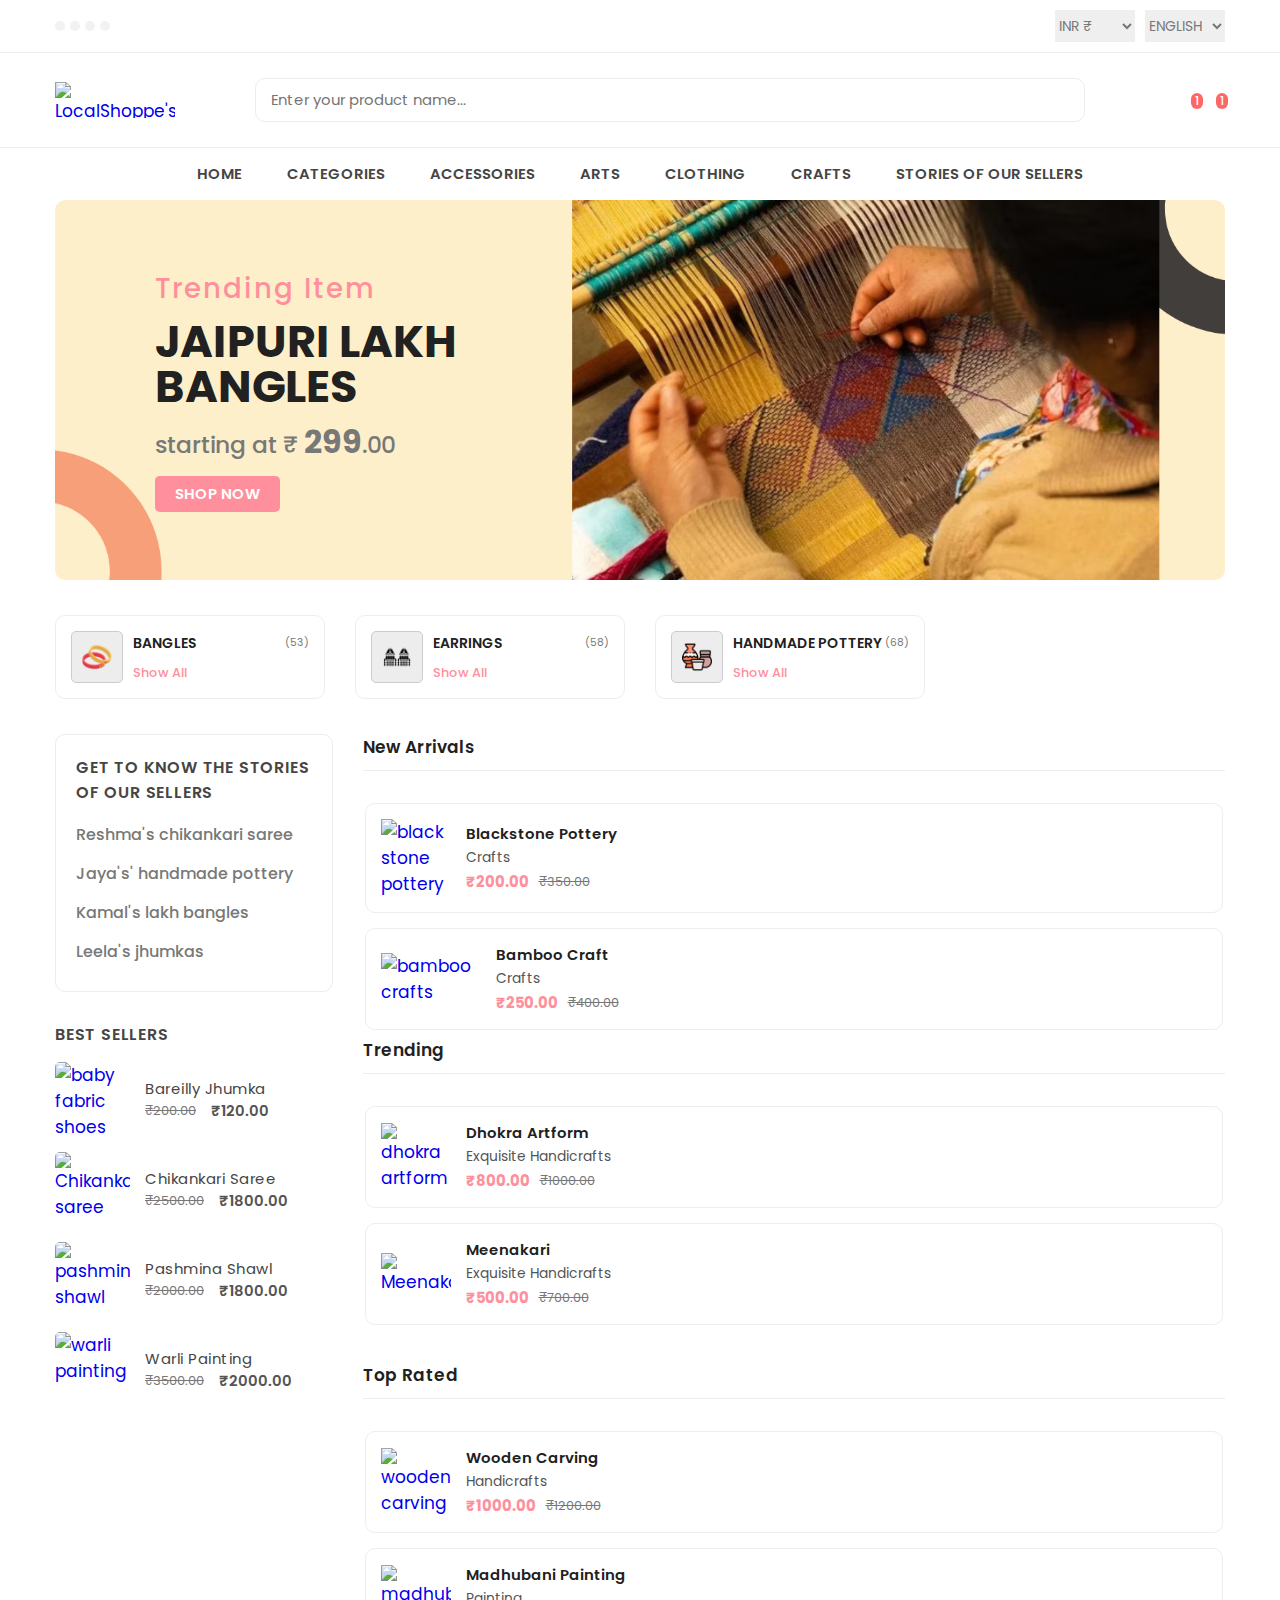
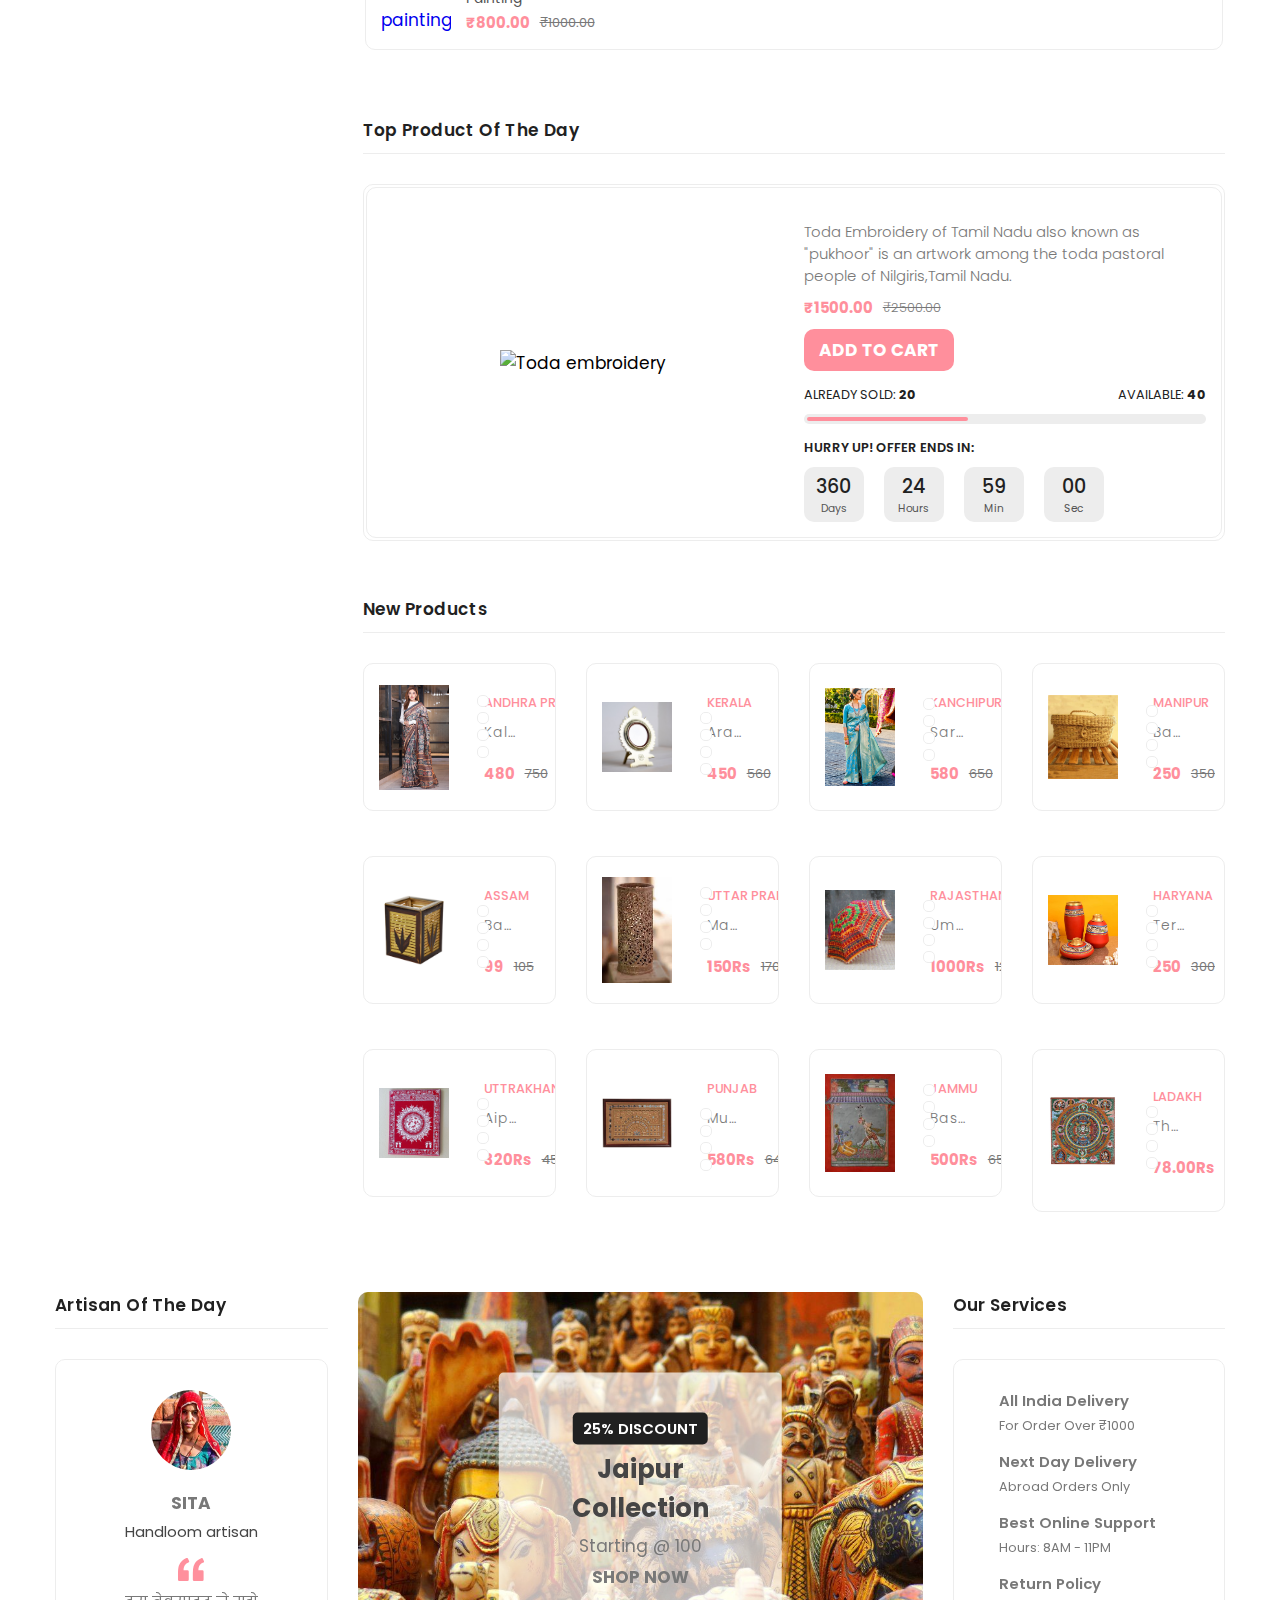
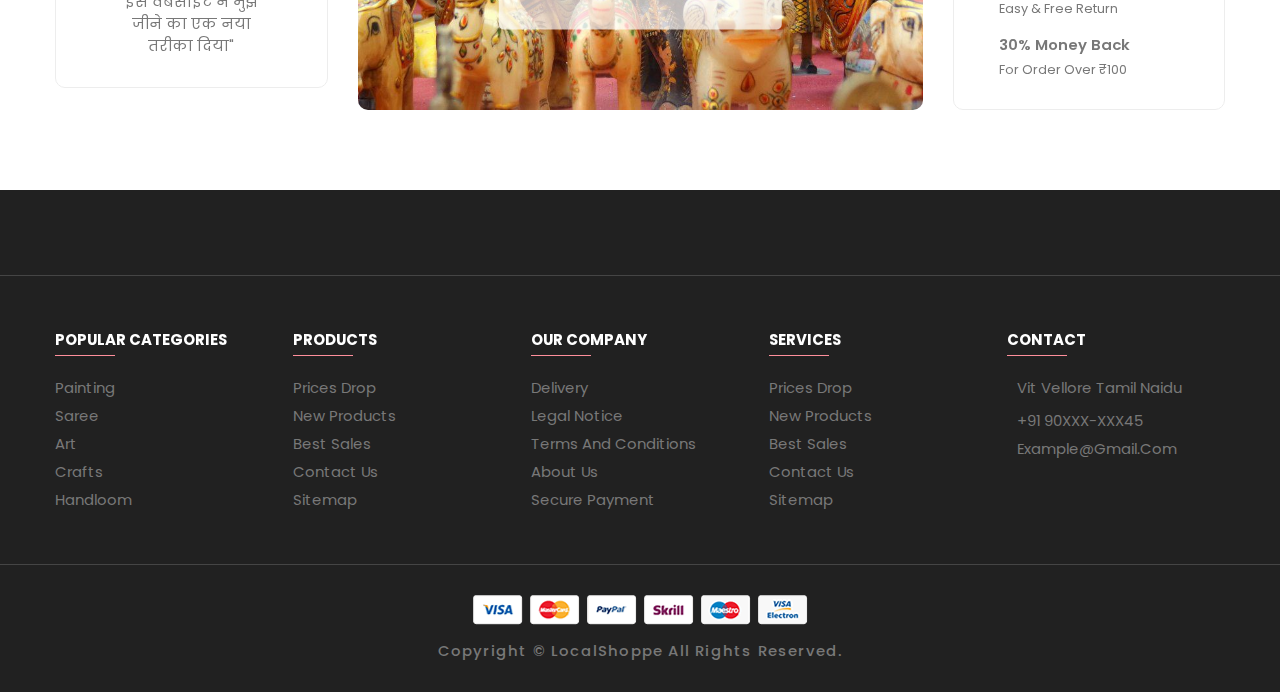
==== index.html @ d57e1202 "Merge branch 'main' of https://github.com/prakriti123456789/ecom-project" ====
<!DOCTYPE html>
<html lang="en">
<!--comment-->
<head>
  <meta charset="UTF-8">
  <meta http-equiv="X-UA-Compatible" content="IE=edge">
  <meta name="viewport" content="width=device-width, initial-scale=1.0">
  <title>LocalShoppe</title>

  <!--
    - favicon
  -->
  <link rel="shortcut icon" href="./assets/images/logo/favicon1.png" type="image/x-icon">

  <!--
    - custom css link
  -->
  <link rel="stylesheet" href="./assets/css/style-prefix.css">

  <!--
    - google font link
  -->
  <link rel="preconnect" href="https://fonts.googleapis.com">
  <link rel="preconnect" href="https://fonts.gstatic.com" crossorigin>
  <link href="https://fonts.googleapis.com/css2?family=Poppins:wght@300;400;500;600;700;800;900&display=swap"
    rel="stylesheet">

</head>

<body>


  <div class="overlay" data-overlay></div>

  <!--
    - MODAL
  -->

  <div class="modal" data-modal>

    <div class="modal-close-overlay" data-modal-overlay></div>

    <div class="modal-content">

      <button class="modal-close-btn" data-modal-close>
        <ion-icon name="close-outline"></ion-icon>
      </button>

      <div class="newsletter-img">
        <img src="./assets/images/newsletter3.jpg" alt="subscribe newsletter" width="400" height="400">
      </div>

      <div class="newsletter">

        <form action="#">

          <div class="newsletter-header">

            <h3 class="newsletter-title">Subscribe Newsletter.</h3>

            <p class="newsletter-desc">
              Subscribe the <b>LocalShoppe</b> to get latest products and get to know the interesting stories behind each and every product.
            </p>

          </div>

          <input type="email" name="email" class="email-field" placeholder="Email Address" required>

          <button type="submit" class="btn-newsletter">Subscribe</button>

        </form>

      </div>

    </div>

  </div>





  <!--
    - NOTIFICATION TOAST, when website is opened then a new item bought notification pops up
  -->

  <div class="notification-toast" data-toast>

    <button class="toast-close-btn" data-toast-close>
      <ion-icon name="close-outline"></ion-icon>
    </button>

    <div class="toast-banner">
      <img src="./assets/images/lakh_bangles.jpg" alt="lakh bangles" width="80" height="70">
    </div>

    <div class="toast-detail">

      <p class="toast-message">
        Someone in new just ordered meena's lakh bangles
      </p>

      <p class="toast-title">
        Lakh bangles
      </p>

      <p class="toast-meta">
        <time datetime="PT2M">2 Minutes</time> ago
      </p>

    </div>

  </div>





  <!--
    - HEADER
  -->

  <header>

    <div class="header-top">

      <div class="container">

        <ul class="header-social-container">

          <li>
            <a href="#" class="social-link">
              <ion-icon name="logo-facebook"></ion-icon>
            </a>
          </li>

          <li>
            <a href="#" class="social-link">
              <ion-icon name="logo-twitter"></ion-icon>
            </a>
          </li>

          <li>
            <a href="#" class="social-link">
              <ion-icon name="logo-instagram"></ion-icon>
            </a>
          </li>

          <li>
            <a href="#" class="social-link">
              <ion-icon name="logo-linkedin"></ion-icon>
            </a>
          </li>

        </ul>

        <div class="header-top-actions">

          <select name="currency">

            <option value="inr">INR &#8377;</option>
            <option value="usd">USD &dollar;</option>

          </select>

          <select name="language">

            <option value="en-US">English</option>
            <option value="es-hn">Hindi</option>
            <option value="">Bengali</option>

          </select>

        </div>

      </div>

    </div>

    <div class="header-main">

      <div class="container">

        <a href="#" class="header-logo">
          <img src="./assets/images/logo/local1.png" alt="LocalShoppe's logo" width="120" height="36">
        </a>

        <div class="header-search-container">

          <input type="search" name="search" class="search-field" placeholder="Enter your product name...">

          <button class="search-btn">
            <ion-icon name="search-outline"></ion-icon>
          </button>

        </div>

        <div class="header-user-actions">

          <button class="action-btn">
            <ion-icon name="person-outline"></ion-icon>
          </button>

          <button class="action-btn">
            <ion-icon name="heart-outline"></ion-icon>
            <span class="count">1</span>
          </button>

          <button class="action-btn">
            <ion-icon name="bag-handle-outline"></ion-icon>
            <span class="count">1</span>
          </button>

        </div>

      </div>

    </div>

    <nav class="desktop-navigation-menu">

      <div class="container">

        <ul class="desktop-menu-category-list">

          <li class="menu-category">
            <a href="#" class="menu-title">Home</a>
          </li>

          <li class="menu-category">
            <a href="#" class="menu-title">Categories</a>

            <div class="dropdown-panel">

              <ul class="dropdown-panel-list">

                <li class="menu-title">
                  <a href="#">Accessories</a>
                </li>

                <li class="panel-list-item">
                  <a href="#">Anklets</a>
                </li>

                <li class="panel-list-item">
                  <a href="#">Jhumkas</a>
                </li>

                <li class="panel-list-item">
                  <a href="#">Maang tikas</a>
                </li>

                <li class="panel-list-item">
                  <a href="#">Bangles</a>
                </li>

                <li class="panel-list-item">
                  <a href="#">
                    <img src="./assets/images/MulticoloredJhumka.jpg" alt="" width="250"
                      height="119">
                  </a>
                </li>

              </ul>

              <ul class="dropdown-panel-list">

                <li class="menu-title">
                  <a href="#">Arts</a>
                </li>

                <li class="panel-list-item">
                  <a href="#">Bhil painting</a>
                </li>

                <li class="panel-list-item">
                  <a href="#">Pattachitra artwork</a>
                </li>

                <li class="panel-list-item">
                  <a href="#">Madhubani painting</a>
                </li>

                <li class="panel-list-item">
                  <a href="#">Warli art form</a>
                </li>

                <li class="panel-list-item">
                  <a href="#">Mandana art</a>
                </li>

                <li class="panel-list-item">
                  <a href="#">
                    <img src="./assets/images/bhil2.webp" alt="men's fashion" width="250" height="119">
                  </a>
                </li>

              </ul>

              <ul class="dropdown-panel-list">

                <li class="menu-title">
                  <a href="#">Clothing</a>
                </li>

                <li class="panel-list-item">
                  <a href="#">Kanjeevaram Saree</a>
                </li>

                <li class="panel-list-item">
                  <a href="#">Bandhani Saree</a>
                </li>

                <li class="panel-list-item">
                  <a href="#">Tant Saree</a>
                </li>

                <li class="panel-list-item">
                  <a href="#">Chikankari Saree</a>
                </li>

                <li class="panel-list-item">
                  <a href="#">Bomkai Saree</a>
                </li>

                <li class="panel-list-item">
                  <a href="#">
                    <img src="./assets/images/sari.jpeg" alt="women's fashion" width="250" height="119">
                  </a>
                </li>

              </ul>

              <ul class="dropdown-panel-list">

                <li class="menu-title">
                  <a href="#">Crafts</a>
                </li>

                <li class="panel-list-item">
                  <a href="#">Terracotta pottery</a>
                </li>

                <li class="panel-list-item">
                  <a href="#">Coconut shell network</a>
                </li>

                <li class="panel-list-item">
                  <a href="#">Kolhapuri chappals</a>
                </li>

                <li class="panel-list-item">
                  <a href="#">Dhokra Art</a>
                </li>

                <li class="panel-list-item">
                  <a href="#">Black stone pottery</a>
                </li>

                <li class="panel-list-item">
                  <a href="#">
                    <img src="./assets/images/terracotta.jpg" alt="mouse collection" width="250" height="119">
                  </a>
                </li>

              </ul>

            </div>
          </li>

          <li class="menu-category">
            <a href="#" class="menu-title">Accessories</a>

            <ul class="dropdown-list">

              <li class="dropdown-item">
                <a href="#">Anklets</a>
              </li>

              <li class="dropdown-item">
                <a href="#">Jhumkas</a>
              </li>

              <li class="dropdown-item">
                <a href="#">Maang tikas</a>
              </li>

              <li class="dropdown-item">
                <a href="#">Bangles</a>
              </li>

            </ul>
          </li>

          <li class="menu-category">
            <a href="#" class="menu-title">Arts</a>

            <ul class="dropdown-list">

              <li class="dropdown-item">
                <a href="#">Bhil Painting</a>
              </li>

              <li class="dropdown-item">
                <a href="#">Pattachitra Artwork</a>
              </li>

              <li class="dropdown-item">
                <a href="#">Madhubani Painting</a>
              </li>

              <li class="dropdown-item">
                <a href="#">Warli art form</a>
              </li>

              <li class="dropdown-item">
                <a href="#">Mandana artform</a>
              </li>

            </ul>
          </li>

          <li class="menu-category">
            <a href="#" class="menu-title">Clothing</a>

            <ul class="dropdown-list">

              <li class="dropdown-item">
                <a href="#">Kanjeevaram Saree</a>
              </li>

              <li class="dropdown-item">
                <a href="#">Bandhani Saree</a>
              </li>

              <li class="dropdown-item">
                <a href="#">Tant saree</a>
              </li>

              <li class="dropdown-item">
                <a href="#">Chikankari Saree</a>
              </li>

              <li class="dropdown-item">
                <a href="#">Bomkai Saree</a>
              </li>

            </ul>
          </li>

          <li class="menu-category">
            <a href="#" class="menu-title">Crafts</a>

            <ul class="dropdown-list">

              <li class="dropdown-item">
                <a href="#">Terracotta Pottery</a>
              </li>

              <li class="dropdown-item">
                <a href="#">Coconut Shell Network</a>
              </li>

              <li class="dropdown-item">
                <a href="#">Kolhapuri Chappals</a>
              </li>

              <li class="dropdown-item">
                <a href="#">Dhokra Art</a>
              </li>

              <li class="dropdown-item">
                <a href="#">Black Stone Pottery</a>
              </li>

            </ul>
          </li>

          <li class="menu-category">
            <a href="#" class="menu-title">Stories of our sellers</a>
          </li>

        </ul>

      </div>

    </nav>

    <div class="mobile-bottom-navigation">

      <button class="action-btn" data-mobile-menu-open-btn>
        <ion-icon name="menu-outline"></ion-icon>
      </button>

      <button class="action-btn">
        <ion-icon name="bag-handle-outline"></ion-icon>

        <span class="count">0</span>
      </button>

      <button class="action-btn">
        <ion-icon name="home-outline"></ion-icon>
      </button>

      <button class="action-btn">
        <ion-icon name="heart-outline"></ion-icon>

        <span class="count">0</span>
      </button>

      <button class="action-btn" data-mobile-menu-open-btn>
        <ion-icon name="grid-outline"></ion-icon>
      </button>

    </div>

    <nav class="mobile-navigation-menu  has-scrollbar" data-mobile-menu>

      <div class="menu-top">
        <h2 class="menu-title">Menu</h2>

        <button class="menu-close-btn" data-mobile-menu-close-btn>
          <ion-icon name="close-outline"></ion-icon>
        </button>
      </div>

      <ul class="mobile-menu-category-list">

        <li class="menu-category">
          <a href="#" class="menu-title">Home</a>
        </li>

        <li class="menu-category">

          <button class="accordion-menu" data-accordion-btn>
            <p class="menu-title">Accessories</p>

            <div>
              <ion-icon name="add-outline" class="add-icon"></ion-icon>
              <ion-icon name="remove-outline" class="remove-icon"></ion-icon>
            </div>
          </button>

          <ul class="submenu-category-list" data-accordion>

            <li class="submenu-category">
              <a href="#" class="submenu-title">Anklets</a>
            </li>

            <li class="submenu-category">
              <a href="#" class="submenu-title">Jhumkas</a>
            </li>

            <li class="submenu-category">
              <a href="#" class="submenu-title">Maan Tikas</a>
            </li>

            <li class="submenu-category">
              <a href="#" class="submenu-title">Bangles</a>
            </li>

          </ul>

        </li>

        <li class="menu-category">

          <button class="accordion-menu" data-accordion-btn>
            <p class="menu-title">Arts</p>

            <div>
              <ion-icon name="add-outline" class="add-icon"></ion-icon>
              <ion-icon name="remove-outline" class="remove-icon"></ion-icon>
            </div>
          </button>

          <ul class="submenu-category-list" data-accordion>

            <li class="submenu-category">
              <a href="#" class="submenu-title">Bhil Painting</a>
            </li>

            <li class="submenu-category">
              <a href="#" class="submenu-title">Pattachitra Artwork</a>
            </li>

            <li class="submenu-category">
              <a href="#" class="submenu-title">Madhubani Painting</a>
            </li>

            <li class="submenu-category">
              <a href="#" class="submenu-title">Warli Artform</a>
            </li>

            <li class="submenu-category">
              <a href="#" class="submenu-title">Mandana Artform</a>
            </li>

          </ul>

        </li>

        <li class="menu-category">

          <button class="accordion-menu" data-accordion-btn>
            <p class="menu-title">Clothing</p>

            <div>
              <ion-icon name="add-outline" class="add-icon"></ion-icon>
              <ion-icon name="remove-outline" class="remove-icon"></ion-icon>
            </div>
          </button>

          <ul class="submenu-category-list" data-accordion>

            <li class="submenu-category">
              <a href="#" class="submenu-title">Kanjeevaram Saree</a>
            </li>

            <li class="submenu-category">
              <a href="#" class="submenu-title">Bandhani Saree</a>
            </li>

            <li class="submenu-category">
              <a href="#" class="submenu-title">Tant Saree</a>
            </li>

            <li class="submenu-category">
              <a href="#" class="submenu-title">Chikankari Saree</a>
            </li>

            <li class="submenu-category">
              <a href="#" class="submenu-title">Bomkai Saree</a>
            </li>

          </ul>

        </li>

        <li class="menu-category">

          <button class="accordion-menu" data-accordion-btn>
            <p class="menu-title">Crafts</p>

            <div>
              <ion-icon name="add-outline" class="add-icon"></ion-icon>
              <ion-icon name="remove-outline" class="remove-icon"></ion-icon>
            </div>
          </button>

          <ul class="submenu-category-list" data-accordion>

            <li class="submenu-category">
              <a href="#" class="submenu-title">Terracotta pottery</a>
            </li>

            <li class="submenu-category">
              <a href="#" class="submenu-title">Coconut Shell Network</a>
            </li>

            <li class="submenu-category">
              <a href="#" class="submenu-title">Kolhapuri Chappals</a>
            </li>

            <li class="submenu-category">
              <a href="#" class="submenu-title">Dhokra Art</a>
            </li>

            <li class="submenu-category">
              <a href="#" class="submenu-title">Black Stone Pottery</a>
            </li>

          </ul>

        </li>

        <li class="menu-category">
          <a href="#" class="menu-title">Stories of our sellers</a>
        </li>

      </ul>

      <div class="menu-bottom">

        <ul class="menu-category-list">

          <li class="menu-category">

            <button class="accordion-menu" data-accordion-btn>
              <p class="menu-title">Language</p>

              <ion-icon name="caret-back-outline" class="caret-back"></ion-icon>
            </button>

            <ul class="submenu-category-list" data-accordion>

              <li class="submenu-category">
                <a href="#" class="submenu-title">English</a>
              </li>

              <li class="submenu-category">
                <a href="#" class="submenu-title">Hindi</a>
              </li>

              <li class="submenu-category">
                <a href="#" class="submenu-title">Bengali</a>
              </li>

            </ul>

          </li>

          <li class="menu-category">
            <button class="accordion-menu" data-accordion-btn>
              <p class="menu-title">Currency</p>
              <ion-icon name="caret-back-outline" class="caret-back"></ion-icon>
            </button>

            <ul class="submenu-category-list" data-accordion>
              <li class="submenu-category">
                <a href="#" class="submenu-title">USD &dollar;</a>
              </li>

              <li class="submenu-category">
                <a href="#" class="submenu-title">INR &#8377;</a>
              </li>
            </ul>
          </li>

        </ul>

        <ul class="menu-social-container">

          <li>
            <a href="#" class="social-link">
              <ion-icon name="logo-facebook"></ion-icon>
            </a>
          </li>

          <li>
            <a href="#" class="social-link">
              <ion-icon name="logo-twitter"></ion-icon>
            </a>
          </li>

          <li>
            <a href="#" class="social-link">
              <ion-icon name="logo-instagram"></ion-icon>
            </a>
          </li>

          <li>
            <a href="#" class="social-link">
              <ion-icon name="logo-linkedin"></ion-icon>
            </a>
          </li>

        </ul>

      </div>

    </nav>

  </header>





  <!--
    - MAIN
  -->

  <main>

    <!--
      - BANNER
    -->

    <div class="banner">

      <div class="container">

        <div class="slider-container has-scrollbar">

          <div class="slider-item">

            <img src="./assets/images/Untitled design.png" alt="women's latest fashion sale" class="banner-img">

            <div class="banner-content">

              <p class="banner-subtitle">Trending item</p>

              <h2 class="banner-title">Jaipuri Lakh Bangles</h2>

              <p class="banner-text">
                starting at &#8377; <b>299</b>.00
              </p>

              <a href="#" class="banner-btn">Shop now</a>

            </div>

          </div>

          <div class="slider-item">

            <img src="./assets/images/Untitled design.jpg" alt="Bandhani Sarees" class="banner-img">

            <div class="banner-content">

              <p class="banner-subtitle">Trending clothing</p>

              <h2 class="banner-title">Bandhani Sarees</h2>

              <p class="banner-text">
                starting at &#8377; <b>600</b>.00
              </p>

              <a href="#" class="banner-btn">Shop now</a>

            </div>

          </div>

        </div>

      </div>

    </div>


    <!--
      - CATEGORY
    -->

    <div class="category">

      <div class="container">

        <div class="category-item-container has-scrollbar">

          <div class="category-item">

            <div class="category-img-box">
              <img src="./assets/images/bangles.png" alt="Bangles" width="30">
            </div>

            <div class="category-content-box">

              <div class="category-content-flex">
                <h3 class="category-item-title">Bangles</h3>

                <p class="category-item-amount">(53)</p>
              </div>

              <a href="#" class="category-btn">Show all</a>

            </div>

          </div>

          <div class="category-item">

            <div class="category-img-box">
              <img src="./assets/images/earrings.png" alt="earrings" width="30">
            </div>

            <div class="category-content-box">

              <div class="category-content-flex">
                <h3 class="category-item-title">Earrings</h3>

                <p class="category-item-amount">(58)</p>
              </div>

              <a href="#" class="category-btn">Show all</a>

            </div>

          </div>

          <div class="category-item">

            <div class="category-img-box">
              <img src="./assets/images/pottery.png" alt="pottery" width="30">
            </div>

            <div class="category-content-box">

              <div class="category-content-flex">
                <h3 class="category-item-title">Handmade pottery</h3>

                <p class="category-item-amount">(68)</p>
              </div>

              <a href="#" class="category-btn">Show all</a>

            </div>

          </div>

          
          </div>

        </div>

      </div>

    </div>





    <!--
      - PRODUCT
    -->

    <div class="product-container">

      <div class="container">


        <!--
          - SIDEBAR
        -->

        <div class="sidebar  has-scrollbar" data-mobile-menu>

          <div class="sidebar-category">

            <div class="sidebar-top">
              <h2 class="sidebar-title">Get to know the stories of our sellers</h2>
              <button class="sidebar-close-btn" data-mobile-menu-close-btn>
                <ion-icon name="close-outline"></ion-icon>
              </button>
            </div>

            

              <li class="sidebar-menu-category">

                <button class="sidebar-accordion-menu" data-accordion-btn>

                  <div class="menu-title-flex">
                    
                      <a href="C:\Users\Admin\OneDrive\Documents\GitHub\ecom-project\connecting.html" class="menu-title">Reshma's chikankari saree</a>
                  </div>

                </button>

                <li class="sidebar-menu-category">

                  <button class="sidebar-accordion-menu" data-accordion-btn>
  
                    <div class="menu-title-flex">
                      
                        <a href="C:\Users\Admin\OneDrive\Documents\GitHub\ecom-project\connecting.html" class="menu-title">Jaya's' handmade pottery</a>
                    </div>
  
                  </button>

              
              </li>

              <li class="sidebar-menu-category">

                <button class="sidebar-accordion-menu" data-accordion-btn>

                  <div class="menu-title-flex">
                   
                      <a href="C:\Users\Admin\OneDrive\Documents\GitHub\ecom-project\connecting.html" class="menu-title">Kamal's lakh bangles</a>
                  </div>

                </button>

            
            </li>


              <li class="sidebar-menu-category">

                <button class="sidebar-accordion-menu" data-accordion-btn>

                  <div class="menu-title-flex">
                    
                    <a href="C:\Users\Admin\OneDrive\Documents\GitHub\ecom-project\connecting.html" class="menu-title">Leela's jhumkas</a>
                  </div>
                </button>


                </ul>

              </li>

            </ul>

          </div>

          <div class="product-showcase">

            <h3 class="showcase-heading">best sellers</h3>

            <div class="showcase-wrapper">

              <div class="showcase-container">

                <div class="showcase">

                  <a href="#" class="showcase-img-box">
                    <img src="C:\Users\Admin\OneDrive\Documents\GitHub\ecom-project\assets\images\jhumkaB.jpg" alt="baby fabric shoes" width="75" height="75"
                      class="showcase-img">
                  </a>

                  <div class="showcase-content">

                    <a href="#">
                      <h4 class="showcase-title">Bareilly Jhumka</h4>
                    </a>

                    

                    <div class="price-box">
                      <del>₹200.00</del>
                      <p class="price">₹120.00</p>
                    </div>

                  </div>

                </div>

                <div class="showcase">

                  <a href="#" class="showcase-img-box">
                    <img src="C:\Users\Admin\OneDrive\Documents\GitHub\ecom-project\assets\images\chikankari.jpg" alt="Chikankari saree" class="showcase-img"
                      width="75" height="75">
                  </a>

                  <div class="showcase-content">

                    <a href="#">
                      <h4 class="showcase-title">Chikankari Saree</h4>
                    </a>
                   

                    <div class="price-box">
                      <del>₹2500.00</del>
                      <p class="price">₹1800.00</p>
                    </div>

                  </div>

                </div>

                <div class="showcase">

                  <a href="#" class="showcase-img-box">
                    <img src="C:\Users\Admin\OneDrive\Documents\GitHub\ecom-project\assets\images\pashmina.jpg" alt="pashmina shawl" class="showcase-img" width="75"
                      height="75">
                  </a>

                  <div class="showcase-content">

                    <a href="#">
                      <h4 class="showcase-title">Pashmina Shawl</h4>
                    </a>
                    

                    <div class="price-box">
                      <del>₹2000.00</del>
                      <p class="price">₹1800.00</p>
                    </div>

                  </div>

                </div>

                <div class="showcase">

                  <a href="#" class="showcase-img-box">
                    <img src="C:\Users\Admin\OneDrive\Documents\GitHub\ecom-project\assets\images\warli.jpg" alt="warli painting" class="showcase-img" width="75"
                      height="75">
                  </a>

                  <div class="showcase-content">

                    <a href="#">
                      <h4 class="showcase-title">warli painting</h4>
                    </a>
                   

                    <div class="price-box">
                      <del>₹3500.00</del>
                      <p class="price">₹2000.00</p>
                    </div>

                  </div>

                </div>

              </div>

            </div>

          </div>

        </div>



        <div class="product-box">

          <!--
            - PRODUCT MINIMAL
          -->

         <div class="product-minimal">

            <div class="product-showcase">

              <h2 class="title">New Arrivals</h2>

              <div class="showcase-wrapper has-scrollbar">

                <div class="showcase-container">

                

                  <div class="showcase">
                  
                    <a href="#" class="showcase-img-box">
                      <img src="C:\Users\Admin\OneDrive\Documents\GitHub\ecom-project\assets\images\blackstone.jpg" alt="black stone pottery" class="showcase-img" width="70">
                    </a>
                  
                    <div class="showcase-content">
                  
                      <a href="#">
                        <h4 class="showcase-title">Blackstone pottery</h4>
                      </a>
                  
                      <a href="#" class="showcase-category">Crafts</a>
                  
                      <div class="price-box">
                        <p class="price">₹200.00</p>
                        <del>₹350.00</del>
                      </div>
                  
                    </div>
                  
                  </div>

                  <div class="showcase">
                  
                    <a href="#" class="showcase-img-box">
                      <img src="C:\Users\Admin\OneDrive\Documents\GitHub\ecom-project\assets\images\bamboo.jpg" alt="bamboo crafts" class="showcase-img"
                        width="100">
                    </a>
                  
                    <div class="showcase-content">
                  
                      <a href="#">
                        <h4 class="showcase-title">Bamboo craft</h4>
                      </a>
                  
                      <a href="#" class="showcase-category">Crafts</a>
                  
                      <div class="price-box">
                        <p class="price">₹250.00</p>
                        <del>₹400.00</del>
                      </div>
                  
                    </div>
                  
                  </div>

                  

               

              </div>

            </div>
<div class="product-minimal">
            <div class="product-showcase">
            
              <h2 class="title">Trending</h2>
            
              <div class="showcase-wrapper has-scrollbar">
            
                <div class="showcase-container">
            
                  <div class="showcase">
            
                    <a href="#" class="showcase-img-box">
                      <img src="C:\Users\Admin\OneDrive\Documents\GitHub\ecom-project\assets\images\dhokra.jpg" alt="dhokra artform" class="showcase-img"
                        width="70">
                    </a>
            
                    <div class="showcase-content">
            
                      <a href="#">
                        <h4 class="showcase-title">Dhokra artform</h4>
                      </a>
            
                      <a href="#" class="showcase-category">Exquisite Handicrafts</a>
            
                      <div class="price-box">
                        <p class="price">₹800.00</p>
                        <del>₹1000.00</del>
                      </div>
            
                    </div>
            
                  </div>
            
                  <div class="showcase">
            
                    <a href="#" class="showcase-img-box">
                      <img src="C:\Users\Admin\OneDrive\Documents\GitHub\ecom-project\assets\images\meenakari.jpg" alt="Meenakari" class="showcase-img"
                        width="70">
                    </a>
            
                    <div class="showcase-content">
            
                      <a href="#">
                        <h4 class="showcase-title">Meenakari </h4>
                      </a>
            
                      <a href="#" class="showcase-category">Exquisite handicrafts</a>
            
                      <div class="price-box">
                        <p class="price">₹500.00</p>
                        <del>₹700.00</del>
                      </div>
            
                    </div>
            
                  </div>
            
                 
            
                  
            
                </div>
            
              </div>
            
            
            </div>
</div>

<div class="product-minimal">
            <div class="product-showcase">
            
              <h2 class="title">Top Rated</h2>
            
              <div class="showcase-wrapper  has-scrollbar">
          
            
                <div class="showcase-container">
            
                  <div class="showcase">
            
                    <a href="#" class="showcase-img-box">
                      <img src="C:\Users\Admin\OneDrive\Documents\GitHub\ecom-project\assets\images\wooden_carving.jpg" alt="wooden carving" class="showcase-img"
                        width="70">
                    </a>
            
                    <div class="showcase-content">
            
                      <a href="#">
                        <h4 class="showcase-title">Wooden carving</h4>
                      </a>
            
                      <a href="#" class="showcase-category">Handicrafts</a>
            
                      <div class="price-box">
                        <p class="price">₹1000.00</p>
                        <del>₹1200.00</del>
                      </div>
            
                    </div>
            
                  </div>

                  <div class="showcase">
            
                    <a href="#" class="showcase-img-box">
                      <img src="C:\Users\Admin\OneDrive\Documents\GitHub\ecom-project\assets\images\madhubani.jpg" alt="madhubani painting" class="showcase-img"
                        width="70">
                    </a>
            
                    <div class="showcase-content">
            
                      <a href="#">
                        <h4 class="showcase-title">Madhubani painting</h4>
                      </a>
            
                      <a href="#" class="showcase-category">Painting</a>
            
                      <div class="price-box">
                        <p class="price">₹800.00</p>
                        <del>₹1000.00</del>
                      </div>
            
                    </div>
            
                  </div>
            
                </div>
            
              </div>
            
            </div>
         </div>

          </div>



          <!--
            - PRODUCT FEATURED
          -->

          <div class="product-featured">

            <h2 class="title">Top product of the day</h2>

            <div class="showcase-wrapper has-scrollbar">

              <div class="showcase-container">

                <div class="showcase">
                  
                  <div class="showcase-banner">
                    <img src="C:\Users\Admin\OneDrive\Documents\GitHub\ecom-project\assets\images\tod.jpg" alt="Toda embroidery" class="showcase-img">
                  </div>

                  <div class="showcase-content">
                    
                    <div class="showcase-rating">
                      <ion-icon name="star"></ion-icon>
                      <ion-icon name="star"></ion-icon>
                      <ion-icon name="star"></ion-icon>
                      <ion-icon name="star-outline"></ion-icon>
                      <ion-icon name="star-outline"></ion-icon>
                    </div>

                    <a href="#">
                      <h3 class="showcase-title"></h3>
                    </a>

                    <p class="showcase-desc">
                      Toda Embroidery of Tamil Nadu also known as "pukhoor" is an artwork 
                      among the toda pastoral people of Nilgiris,Tamil Nadu. 
                    </p>

                    <div class="price-box">
                      <p class="price">₹1500.00</p>

                      <del>₹2500.00</del>
                    </div>

                    <button class="add-cart-btn">add to cart</button>

                    <div class="showcase-status">
                      <div class="wrapper">
                        <p>
                          already sold: <b>20</b>
                        </p>

                        <p>
                          available: <b>40</b>
                        </p>
                      </div>

                      <div class="showcase-status-bar"></div>
                    </div>

                    <div class="countdown-box">

                      <p class="countdown-desc">
                        Hurry Up! Offer ends in:
                      </p>

                      <div class="countdown">

                        <div class="countdown-content">

                          <p class="display-number">360</p>

                          <p class="display-text">Days</p>

                        </div>

                        <div class="countdown-content">
                          <p class="display-number">24</p>
                          <p class="display-text">Hours</p>
                        </div>

                        <div class="countdown-content">
                          <p class="display-number">59</p>
                          <p class="display-text">Min</p>
                        </div>

                        <div class="countdown-content">
                          <p class="display-number">00</p>
                          <p class="display-text">Sec</p>
                        </div>

                      </div>

                    </div>

                  </div>

                </div>

              </div>

              

            </div>

          </div>















          

                 <!--
            - PRODUCT GRID
          -->

          <div class="product-main">

            <h2 class="title">New Products</h2>

            <div class="product-grid">

              <div class="showcase">

                <div class="showcase-banner">

                  <img src="./assets/images/products/kalamkari.jpg" alt="Mens Winter Leathers Jackets" width="300" class="product-img default">
                  <img src="./assets/images/products/kalamkari.jpg" alt="Mens Winter Leathers Jackets" width="300" class="product-img hover">

                  

                  <div class="showcase-actions">

                    <button class="btn-action">
                      <ion-icon name="heart-outline"></ion-icon>
                    </button>

                    <button class="btn-action">
                      <ion-icon name="eye-outline"></ion-icon>
                    </button>

                    <button class="btn-action">
                      <ion-icon name="repeat-outline"></ion-icon>
                    </button>

                    <button class="btn-action">
                      <ion-icon name="bag-add-outline"></ion-icon>
                    </button>

                  </div>

                </div>

                <div class="showcase-content">

                  <a href="#" class="showcase-category">Andhra Pradesh</a>

                  <a href="#">
                    <h3 class="showcase-title">Kalamkari Saree</h3>
                  </a>

                  <div class="showcase-rating">
                    <ion-icon name="star"></ion-icon>
                    <ion-icon name="star"></ion-icon>
                    <ion-icon name="star"></ion-icon>
                    <ion-icon name="star-outline"></ion-icon>
                    <ion-icon name="star-outline"></ion-icon>
                  </div>

                  <div class="price-box">
                    <p class="price">480</p>
                    <del>750</del>
                  </div>

                </div>

              </div>

              <div class="showcase">
              
                <div class="showcase-banner">
                  <img src="./assets/images/products/Mirrork.jpg" alt="Pure Garment Dyed Cotton Shirt" class="product-img default"
                    width="300">
                  <img src="./assets/images/products/MirrorK.jpg" alt="Pure Garment Dyed Cotton Shirt" class="product-img hover"
                    width="300">
              
                  
              
                  <div class="showcase-actions">
                    <button class="btn-action">
                      <ion-icon name="heart-outline"></ion-icon>
                    </button>
              
                    <button class="btn-action">
                      <ion-icon name="eye-outline"></ion-icon>
                    </button>
              
                    <button class="btn-action">
                      <ion-icon name="repeat-outline"></ion-icon>
                    </button>
              
                    <button class="btn-action">
                      <ion-icon name="bag-add-outline"></ion-icon>
                    </button>
                  </div>
                </div>
              
                <div class="showcase-content">
                  <a href="#" class="showcase-category">Kerala</a>
              
                  <h3>
                    <a href="#" class="showcase-title">aranmula metal mirror</a>
                  </h3>
              
                  <div class="showcase-rating">
                    <ion-icon name="star"></ion-icon>
                    <ion-icon name="star"></ion-icon>
                    <ion-icon name="star"></ion-icon>
                    <ion-icon name="star-outline"></ion-icon>
                    <ion-icon name="star-outline"></ion-icon>
                  </div>
              
                  <div class="price-box">
                    <p class="price">450</p>
                    <del>560</del>
                  </div>
              
                </div>
              
              </div>

              <div class="showcase">
              
                <div class="showcase-banner">
                  <img src="./assets/images/products/sareek.jpg" alt="MEN Yarn Fleece Full-Zip Jacket" class="product-img default"
                    width="300">
                  <img src="./assets/images/products/sareek.jpg" alt="MEN Yarn Fleece Full-Zip Jacket" class="product-img hover"
                    width="300">
              
                  <div class="showcase-actions">
                    <button class="btn-action">
                      <ion-icon name="heart-outline"></ion-icon>
                    </button>
              
                    <button class="btn-action">
                      <ion-icon name="eye-outline"></ion-icon>
                    </button>
              
                    <button class="btn-action">
                      <ion-icon name="repeat-outline"></ion-icon>
                    </button>
              
                    <button class="btn-action">
                      <ion-icon name="bag-add-outline"></ion-icon>
                    </button>
                  </div>
                </div>
              
                <div class="showcase-content">
                  <a href="#" class="showcase-category">Kanchipuram</a>
              
                  <h3>
                    <a href="#" class="showcase-title">Saree</a>
                  </h3>
              
                  <div class="showcase-rating">
                    <ion-icon name="star"></ion-icon>
                    <ion-icon name="star"></ion-icon>
                    <ion-icon name="star"></ion-icon>
                    <ion-icon name="star-outline"></ion-icon>
                    <ion-icon name="star-outline"></ion-icon>
                  </div>
              
                  <div class="price-box">
                    <p class="price">580</p>
                    <del>650</del>
                  </div>
              
                </div>
              
              </div>

              <div class="showcase">
              
                <div class="showcase-banner">
                  <img src="./assets/images/products/bamboobasket.jpg" alt="Black Floral Wrap Midi Skirt" class="product-img default"
                    width="300">
                  <img src="./assets/images/products/bamboobasket.jpg" alt="Black Floral Wrap Midi Skirt" class="product-img hover"
                    width="300">
              
                 
              
                  <div class="showcase-actions">
                    <button class="btn-action">
                      <ion-icon name="heart-outline"></ion-icon>
                    </button>
              
                    <button class="btn-action">
                      <ion-icon name="eye-outline"></ion-icon>
                    </button>
              
                    <button class="btn-action">
                      <ion-icon name="repeat-outline"></ion-icon>
                    </button>
              
                    <button class="btn-action">
                      <ion-icon name="bag-add-outline"></ion-icon>
                    </button>
                  </div>
                </div>
              
                <div class="showcase-content">
                  <a href="#" class="showcase-category">Manipur</a>
              
                  <h3>
                    <a href="#" class="showcase-title">Bamboo basket</a>
                  </h3>
              
                  <div class="showcase-rating">
                    <ion-icon name="star"></ion-icon>
                    <ion-icon name="star"></ion-icon>
                    <ion-icon name="star"></ion-icon>
                    <ion-icon name="star"></ion-icon>
                    <ion-icon name="star"></ion-icon>
                  </div>
              
                  <div class="price-box">
                    <p class="price">250</p>
                    <del>350</del>
                  </div>
              
                </div>
              
              </div>

              <div class="showcase">
              
                <div class="showcase-banner">
                  <img src="./assets/images/products/Assambamboo.jpg" alt="Casual Men's Brown shoes" class="product-img default"
                    width="300">
                  <img src="./assets/images/products/Assambamboo.jpg" alt="Casual Men's Brown shoes" class="product-img hover"
                    width="300">
              
                  <div class="showcase-actions">
                    <button class="btn-action">
                      <ion-icon name="heart-outline"></ion-icon>
                    </button>
              
                    <button class="btn-action">
                      <ion-icon name="eye-outline"></ion-icon>
                    </button>
              
                    <button class="btn-action">
                      <ion-icon name="repeat-outline"></ion-icon>
                    </button>
              
                    <button class="btn-action">
                      <ion-icon name="bag-add-outline"></ion-icon>
                    </button>
                  </div>
                </div>
              
                <div class="showcase-content">
                  <a href="#" class="showcase-category">Assam</a>
              
                  <h3>
                    <a href="#" class="showcase-title">Bamboo penstand</a>
                  </h3>
              
                  <div class="showcase-rating">
                    <ion-icon name="star"></ion-icon>
                    <ion-icon name="star"></ion-icon>
                    <ion-icon name="star"></ion-icon>
                    <ion-icon name="star"></ion-icon>
                    <ion-icon name="star"></ion-icon>
                  </div>
              
                  <div class="price-box">
                    <p class="price">99</p>
                    <del>105</del>
                  </div>
              
                </div>
              
              </div>

              <div class="showcase">
              
                <div class="showcase-banner">
                  <img src="./assets/images/products/UttarMarbel.jpeg" alt="Pocket Watch Leather Pouch" class="product-img default"
                    width="300">
                  <img src="./assets/images/products/UttarMarbel.jpeg" alt="Pocket Watch Leather Pouch" class="product-img hover"
                    width="300">
              
                  
              
                  <div class="showcase-actions">
                    <button class="btn-action">
                      <ion-icon name="heart-outline"></ion-icon>
                    </button>
              
                    <button class="btn-action">
                      <ion-icon name="eye-outline"></ion-icon>
                    </button>
              
                    <button class="btn-action">
                      <ion-icon name="repeat-outline"></ion-icon>
                    </button>
              
                    <button class="btn-action">
                      <ion-icon name="bag-add-outline"></ion-icon>
                    </button>
                  </div>
                </div>
              
                <div class="showcase-content">
                  <a href="#" class="showcase-category">Uttar Pradesh</a>
              
                  <h3>
                    <a href="#" class="showcase-title">Marbel Carving</a>
                  </h3>
              
                  <div class="showcase-rating">
                    <ion-icon name="star"></ion-icon>
                    <ion-icon name="star"></ion-icon>
                    <ion-icon name="star"></ion-icon>
                    <ion-icon name="star-outline"></ion-icon>
                    <ion-icon name="star-outline"></ion-icon>
                  </div>
              
                  <div class="price-box">
                    <p class="price">150Rs</p>
                    <del>170Rs</del>
                  </div>
              
                </div>
              
              </div>

              <div class="showcase">
              
                <div class="showcase-banner">
                  <img src="./assets/images/products/umberlle.jpg" alt="Smart watche Vital Plus" class="product-img default"
                    width="300">
                  <img src="./assets/images/products/umberlle1.jpeg" alt="Smart watche Vital Plus" class="product-img hover" width="300">
              
                  <div class="showcase-actions">
                    <button class="btn-action">
                      <ion-icon name="heart-outline"></ion-icon>
                    </button>
              
                    <button class="btn-action">
                      <ion-icon name="eye-outline"></ion-icon>
                    </button>
              
                    <button class="btn-action">
                      <ion-icon name="repeat-outline"></ion-icon>
                    </button>
              
                    <button class="btn-action">
                      <ion-icon name="bag-add-outline"></ion-icon>
                    </button>
                  </div>
                </div>
              
                <div class="showcase-content">
                  <a href="#" class="showcase-category">Rajasthan</a>
              
                  <h3>
                    <a href="#" class="showcase-title">Umberella</a>
                  </h3>
              
                  <div class="showcase-rating">
                    <ion-icon name="star"></ion-icon>
                    <ion-icon name="star"></ion-icon>
                    <ion-icon name="star"></ion-icon>
                    <ion-icon name="star"></ion-icon>
                    <ion-icon name="star-outline"></ion-icon>
                  </div>
              
                  <div class="price-box">
                    <p class="price">1000Rs</p>
                    <del>1200Rs</del>
                  </div>
              
                </div>
              
              </div>

              <div class="showcase">
              
                <div class="showcase-banner">
                  <img src="./assets/images/products/haryana1.jpg" alt="Womens Party Wear Shoes" class="product-img default"
                    width="300">
                  <img src="./assets/images/products/haryana.jpg" alt="Womens Party Wear Shoes" class="product-img hover"
                    width="300">
              
                 
              
                  <div class="showcase-actions">
                    <button class="btn-action">
                      <ion-icon name="heart-outline"></ion-icon>
                    </button>
              
                    <button class="btn-action">
                      <ion-icon name="eye-outline"></ion-icon>
                    </button>
              
                    <button class="btn-action">
                      <ion-icon name="repeat-outline"></ion-icon>
                    </button>
              
                    <button class="btn-action">
                      <ion-icon name="bag-add-outline"></ion-icon>
                    </button>
                  </div>
                </div>
              
                <div class="showcase-content">
                  <a href="#" class="showcase-category">Haryana</a>
              
                  <h3>
                    <a href="#" class="showcase-title">Teracota pottery</a>
                  </h3>
              
                  <div class="showcase-rating">
                    <ion-icon name="star"></ion-icon>
                    <ion-icon name="star"></ion-icon>
                    <ion-icon name="star"></ion-icon>
                    <ion-icon name="star-outline"></ion-icon>
                    <ion-icon name="star-outline"></ion-icon>
                  </div>
              
                  <div class="price-box">
                    <p class="price">250</p>
                    <del>300</del>
                  </div>
              
                </div>
              
              </div>

              <div class="showcase">
              
                <div class="showcase-banner">
                  <img src="./assets/images/products/aipan.jpg" alt="Mens Winter Leathers Jackets" class="product-img default"
                    width="300">
                  <img src="./assets/images/products/aipan1.jpg" alt="Mens Winter Leathers Jackets" class="product-img hover"
                    width="300">
              
                  <div class="showcase-actions">
                    <button class="btn-action">
                      <ion-icon name="heart-outline"></ion-icon>
                    </button>
              
                    <button class="btn-action">
                      <ion-icon name="eye-outline"></ion-icon>
                    </button>
              
                    <button class="btn-action">
                      <ion-icon name="repeat-outline"></ion-icon>
                    </button>
              
                    <button class="btn-action">
                      <ion-icon name="bag-add-outline"></ion-icon>
                    </button>
                  </div>
                </div>
              
                <div class="showcase-content">
                  <a href="#" class="showcase-category">Uttrakhand</a>
              
                  <h3>
                    <a href="#" class="showcase-title">Aipan</a>
                  </h3>
              
                  <div class="showcase-rating">
                    <ion-icon name="star"></ion-icon>
                    <ion-icon name="star"></ion-icon>
                    <ion-icon name="star"></ion-icon>
                    <ion-icon name="star"></ion-icon>
                    <ion-icon name="star-outline"></ion-icon>
                  </div>
              
                  <div class="price-box">
                    <p class="price">320Rs</p>
                    <del>450Rs</del>
                  </div>
              
                </div>
              
              </div>

              <div class="showcase">
              
                <div class="showcase-banner">
                  <img src="./assets/images/products/mudWork.jpg" alt="Trekking & Running Shoes - black" class="product-img default"
                    width="300">
                  <img src="./assets/images/products/mud work.jpg" alt="Trekking & Running Shoes - black" class="product-img hover"
                    width="300">
              
                 
              
                  <div class="showcase-actions">
                    <button class="btn-action">
                      <ion-icon name="heart-outline"></ion-icon>
                    </button>
              
                    <button class="btn-action">
                      <ion-icon name="eye-outline"></ion-icon>
                    </button>
              
                    <button class="btn-action">
                      <ion-icon name="repeat-outline"></ion-icon>
                    </button>
              
                    <button class="btn-action">
                      <ion-icon name="bag-add-outline"></ion-icon>
                    </button>
                  </div>
                </div>
              
                <div class="showcase-content">
                  <a href="#" class="showcase-category">Punjab</a>
              
                  <h3>
                    <a href="#" class="showcase-title">Mud work</a>
                  </h3>
              
                  <div class="showcase-rating">
                    <ion-icon name="star"></ion-icon>
                    <ion-icon name="star"></ion-icon>
                    <ion-icon name="star"></ion-icon>
                    <ion-icon name="star-outline"></ion-icon>
                    <ion-icon name="star-outline"></ion-icon>
                  </div>
              
                  <div class="price-box">
                    <p class="price">580Rs</p>
                    <del>640Rs</del>
                  </div>
              
                </div>
              
              </div>

              <div class="showcase">
              
                <div class="showcase-banner">
                  <img src="./assets/images/products/Basholi.jpeg" alt="Men's Leather Formal Wear shoes" class="product-img default"
                    width="300">
                  <img src="./assets/images/products/Basholi.jpeg" alt="Men's Leather Formal Wear shoes" class="product-img hover"
                    width="300">
              
                  <div class="showcase-actions">
                    <button class="btn-action">
                      <ion-icon name="heart-outline"></ion-icon>
                    </button>
              
                    <button class="btn-action">
                      <ion-icon name="eye-outline"></ion-icon>
                    </button>
              
                    <button class="btn-action">
                      <ion-icon name="repeat-outline"></ion-icon>
                    </button>
              
                    <button class="btn-action">
                      <ion-icon name="bag-add-outline"></ion-icon>
                    </button>
                  </div>
                </div>
              
                <div class="showcase-content">
                  <a href="#" class="showcase-category">Jammu</a>
              
                  <h3>
                    <a href="#" class="showcase-title">Basholi Painting</a>
                  </h3>
              
                  <div class="showcase-rating">
                    <ion-icon name="star"></ion-icon>
                    <ion-icon name="star"></ion-icon>
                    <ion-icon name="star"></ion-icon>
                    <ion-icon name="star"></ion-icon>
                    <ion-icon name="star-outline"></ion-icon>
                  </div>
              
                  <div class="price-box">
                    <p class="price">500Rs</p>
                    <del>650Rs</del>
                  </div>
              
                </div>
              
              </div>

              <div class="showcase">
              
                <div class="showcase-banner">
                  <img src="./assets/images/products/Thangka-Painting.jpeg" alt="Better Basics French Terry Sweatshorts"
                    class="product-img default" width="300">
                  <img src="./assets/images/products/thangaka.jpeg" alt="Better Basics French Terry Sweatshorts"
                    class="product-img hover" width="300">
              
                  
              
                  <div class="showcase-actions">
                    <button class="btn-action">
                      <ion-icon name="heart-outline"></ion-icon>
                    </button>
              
                    <button class="btn-action">
                      <ion-icon name="eye-outline"></ion-icon>
                    </button>
              
                    <button class="btn-action">
                      <ion-icon name="repeat-outline"></ion-icon>
                    </button>
              
                    <button class="btn-action">
                      <ion-icon name="bag-add-outline"></ion-icon>
                    </button>
                  </div>
                </div>
              
                <div class="showcase-content">
                  <a href="#" class="showcase-category">Ladakh</a>
              
                  <h3>
                    <a href="#" class="showcase-title">Thangka Painting</a>
                  </h3>
              
                  <div class="showcase-rating">
                    <ion-icon name="star"></ion-icon>
                    <ion-icon name="star"></ion-icon>
                    <ion-icon name="star"></ion-icon>
                    <ion-icon name="star-outline"></ion-icon>
                    <ion-icon name="star-outline"></ion-icon>
                  </div>
              
                  <div class="price-box">
                    <p class="price">78.00Rs</p>
                    <del>85.00Rs</del>
                  </div>
              
                </div>
              
              </div>

            </div>

          </div>

        </div>

      </div>

    </div>  
          









    <!--
      - TESTIMONIALS, CTA & SERVICE
    -->

    <div>

      <div class="container">

        <div class="testimonials-box">

          <!--
            - TESTIMONIALS
          -->

          <div class="testimonial">

            <h2 class="title">Artisan of the day</h2>

            <div class="testimonial-card">

              <img src="./assets/images/woman-artisan-standing-in-front-of-a-rug_Jaipur-Rugs-4_resize-1024x683.jpg" alt="alan doe" class="testimonial-banner" width="80" height="80">

              <p class="testimonial-name">Sita</p>

              <p class="testimonial-title">Handloom artisan</p>

              <img src="./assets/images/icons/quotes.svg" alt="quotation" class="quotation-img" width="26">

              <p class="testimonial-desc">
                  इस वेबसाइट ने मुझे जीने का एक नया तरीका दिया"
              </p>

            </div>

          </div>



          <!--
            - CTA
          -->

          <div class="cta-container">

            <img src="./assets/images/traditional-handicrafts-of-jaipur.jpg" alt="summer collection" class="cta-banner">

            <a href="#" class="cta-content">

              <p class="discount">25% Discount</p>

              <h2 class="cta-title">Jaipur collection</h2>

              <p class="cta-text">Starting @ 100</p>

              <button class="cta-btn">Shop now</button>

            </a>

          </div>



          <!--
            - SERVICE
          -->

          <div class="service">

            <h2 class="title">Our Services</h2>

            <div class="service-container">

              <a href="#" class="service-item">

                <div class="service-icon">
                  <ion-icon name="boat-outline"></ion-icon>
                </div>

                <div class="service-content">

                  <h3 class="service-title">All India Delivery</h3>
                  <p class="service-desc">For Order Over ₹1000</p>

                </div>

              </a>

              <a href="#" class="service-item">
              
                <div class="service-icon">
                  <ion-icon name="rocket-outline"></ion-icon>
                </div>
              
                <div class="service-content">
              
                  <h3 class="service-title">Next Day delivery</h3>
                  <p class="service-desc">Abroad Orders Only</p>
              
                </div>
              
              </a>

              <a href="#" class="service-item">
              
                <div class="service-icon">
                  <ion-icon name="call-outline"></ion-icon>
                </div>
              
                <div class="service-content">
              
                  <h3 class="service-title">Best Online Support</h3>
                  <p class="service-desc">Hours: 8AM - 11PM</p>
              
                </div>
              
              </a>

              <a href="#" class="service-item">
              
                <div class="service-icon">
                  <ion-icon name="arrow-undo-outline"></ion-icon>
                </div>
              
                <div class="service-content">
              
                  <h3 class="service-title">Return Policy</h3>
                  <p class="service-desc">Easy & Free Return</p>
              
                </div>
              
              </a>

              <a href="#" class="service-item">
              
                <div class="service-icon">
                  <ion-icon name="ticket-outline"></ion-icon>
                </div>
              
                <div class="service-content">
              
                  <h3 class="service-title">30% money back</h3>
                  <p class="service-desc">For Order Over ₹100</p>
              
                </div>
              
              </a>

            </div>

          </div>

        </div>

      </div>

    </div>





   

  </main>





  <!--
    - FOOTER
  -->

  <footer>

    <div class="footer-category">

      <div class="container">


      </div>

    </div>

    <div class="footer-nav">

      <div class="container">

        <ul class="footer-nav-list">

          <li class="footer-nav-item">
            <h2 class="nav-title">Popular Categories</h2>
          </li>

          <li class="footer-nav-item">
            <a href="#" class="footer-nav-link">Painting</a>
          </li>

          <li class="footer-nav-item">
            <a href="#" class="footer-nav-link">Saree</a>
          </li>

          <li class="footer-nav-item">
            <a href="#" class="footer-nav-link">Art</a>
          </li>

          <li class="footer-nav-item">
            <a href="#" class="footer-nav-link">Crafts</a>
          </li>

          <li class="footer-nav-item">
            <a href="#" class="footer-nav-link">Handloom</a>
          </li>

        </ul>

        <ul class="footer-nav-list">
        
          <li class="footer-nav-item">
            <h2 class="nav-title">Products</h2>
          </li>
        
          <li class="footer-nav-item">
            <a href="#" class="footer-nav-link">Prices drop</a>
          </li>
        
          <li class="footer-nav-item">
            <a href="#" class="footer-nav-link">New products</a>
          </li>
        
          <li class="footer-nav-item">
            <a href="#" class="footer-nav-link">Best sales</a>
          </li>
        
          <li class="footer-nav-item">
            <a href="#" class="footer-nav-link">Contact us</a>
          </li>
        
          <li class="footer-nav-item">
            <a href="#" class="footer-nav-link">Sitemap</a>
          </li>
        
        </ul>

        <ul class="footer-nav-list">
        
          <li class="footer-nav-item">
            <h2 class="nav-title">Our Company</h2>
          </li>
        
          <li class="footer-nav-item">
            <a href="#" class="footer-nav-link">Delivery</a>
          </li>
        
          <li class="footer-nav-item">
            <a href="#" class="footer-nav-link">Legal Notice</a>
          </li>
        
          <li class="footer-nav-item">
            <a href="#" class="footer-nav-link">Terms and conditions</a>
          </li>
        
          <li class="footer-nav-item">
            <a href="#" class="footer-nav-link">About us</a>
          </li>
        
          <li class="footer-nav-item">
            <a href="#" class="footer-nav-link">Secure payment</a>
          </li>
        
        </ul>

        <ul class="footer-nav-list">
        
          <li class="footer-nav-item">
            <h2 class="nav-title">Services</h2>
          </li>
        
          <li class="footer-nav-item">
            <a href="#" class="footer-nav-link">Prices drop</a>
          </li>
        
          <li class="footer-nav-item">
            <a href="#" class="footer-nav-link">New products</a>
          </li>
        
          <li class="footer-nav-item">
            <a href="#" class="footer-nav-link">Best sales</a>
          </li>
        
          <li class="footer-nav-item">
            <a href="#" class="footer-nav-link">Contact us</a>
          </li>
        
          <li class="footer-nav-item">
            <a href="#" class="footer-nav-link">Sitemap</a>
          </li>
        
        </ul>

        <ul class="footer-nav-list">

          <li class="footer-nav-item">
            <h2 class="nav-title">Contact</h2>
          </li>

          <li class="footer-nav-item flex">
            <div class="icon-box">
              <ion-icon name="location-outline"></ion-icon>
            </div>

            <address class="content">
              Vit Vellore
              Tamil Naidu
            </address>
          </li>

          <li class="footer-nav-item flex">
            <div class="icon-box">
              <ion-icon name="call-outline"></ion-icon>
            </div>

            <a href="tel:+607936-8058" class="footer-nav-link">+91 90XXX-XXX45</a>
          </li>

          <li class="footer-nav-item flex">
            <div class="icon-box">
              <ion-icon name="mail-outline"></ion-icon>
            </div>

            <a href="mailto:example@gmail.com" class="footer-nav-link">example@gmail.com</a>
          </li>

        </ul>

        <ul class="footer-nav-list">

          <li class="footer-nav-item">
            <h2 class="nav-title">Follow Us</h2>
          </li>

          <li>
            <ul class="social-link">

              <li class="footer-nav-item">
                <a href="#" class="footer-nav-link">
                  <ion-icon name="logo-facebook"></ion-icon>
                </a>
              </li>

              <li class="footer-nav-item">
                <a href="#" class="footer-nav-link">
                  <ion-icon name="logo-twitter"></ion-icon>
                </a>
              </li>

              <li class="footer-nav-item">
                <a href="#" class="footer-nav-link">
                  <ion-icon name="logo-linkedin"></ion-icon>
                </a>
              </li>

              <li class="footer-nav-item">
                <a href="#" class="footer-nav-link">
                  <ion-icon name="logo-instagram"></ion-icon>
                </a>
              </li>

            </ul>
          </li>

        </ul>

      </div>

    </div>

    <div class="footer-bottom">

      <div class="container">

        <img src="./assets/images/payment.png" alt="payment method" class="payment-img">

        <p class="copyright">
          Copyright &copy; <a href="#">LocalShoppe</a> all rights reserved.
        </p>

      </div>

    </div>

  </footer>






  <!--
    - custom js link
  -->
  <script src="./assets/js/script.js"></script>

  <!--
    - ionicon link
  -->
  <script type="module" src="https://unpkg.com/ionicons@5.5.2/dist/ionicons/ionicons.esm.js"></script>
  <script nomodule src="https://unpkg.com/ionicons@5.5.2/dist/ionicons/ionicons.js"></script>

</body>

</html>
---- assets/css/style-prefix.css ----
/*-----------------------------------*\
  #style.css
\*-----------------------------------*/

/**
 * copyright 2022 @codewithsadee 
 */





/*-----------------------------------*\
  #CUSTOM PROPERTY
\*-----------------------------------*/

:root {

  /**
   * colors
   */

  --spanish-gray: hsl(0, 0%, 60%);
  --sonic-silver: hsl(0, 0%, 47%);
  --eerie-black: hsl(0, 0%, 13%);
  --salmon-pink: hsl(353, 100%, 78%);
  --sandy-brown: hsl(29, 90%, 65%);
  --bittersweet: hsl(0, 100%, 70%);
  --ocean-green: hsl(152, 51%, 52%);
  --davys-gray: hsl(0, 0%, 33%);
  --cultured: hsl(0, 0%, 93%);
  --white: hsl(0, 100%, 100%);
  --onyx: hsl(0, 0%, 27%);

  /**
   * typography
   */

  --fs-1: 1.563rem;
  --fs-2: 1.375rem;
  --fs-3: 1.25rem;
  --fs-4: 1.125rem;
  --fs-5: 1rem;
  --fs-6: 0.938rem;
  --fs-7: 0.875rem;
  --fs-8: 0.813rem;
  --fs-9: 0.75rem;
  --fs-10: 0.688rem;
  --fs-11: 0.625rem;

  --weight-300: 300;
  --weight-400: 400;
  --weight-500: 500;
  --weight-600: 600;
  --weight-700: 700;

  /**
   * border-radius
   */

  --border-radius-md: 10px;
  --border-radius-sm: 5px;

  /**
   * transition 
   */

  --transition-timing: 0.2s ease;

}





/*-----------------------------------*\
  #RESET
\*-----------------------------------*/

*, *::before, *::after {
  margin: 0;
  padding: 0;
  -webkit-box-sizing: border-box;
          box-sizing: border-box;
}

a { text-decoration: none; }

li { list-style: none; }

button {
  background: none;
  font: inherit;
  border: none;
  cursor: pointer;
}

img, ion-icon, button, a { display: block; }

span { display: inline-block; }

html {
  font-family: "Poppins", sans-serif;
  -ms-scroll-chaining: none;
      overscroll-behavior: contain;
}

input {
  display: block;
  width: 100%;
  font: inherit;
}

input::-webkit-input-placeholder { font: inherit; }

input::-moz-placeholder { font: inherit; }

input:-ms-input-placeholder { font: inherit; }

input::-ms-input-placeholder { font: inherit; }

input::placeholder { font: inherit; }

body { background: var(--white); }

/**
 * scrollbar style
 */

body::-webkit-scrollbar { width: 15px; }

body::-webkit-scrollbar-track {
  background: var(--white);
  border-left: 1px solid var(--cultured);
}

body::-webkit-scrollbar-thumb {
  background: hsl(0, 0%, 80%);
  border: 3px solid var(--white);
  -webkit-border-radius: 10px;
          border-radius: 10px;
}

body::-webkit-scrollbar-thumb:hover { background: hsl(0, 0%, 70%); }





/*-----------------------------------*\
  #REUSED STYLE
\*-----------------------------------*/

.container { padding: 0 15px; }

.has-scrollbar { padding-bottom: 5px; }

.has-scrollbar::-webkit-scrollbar {
  width: 12px; /* for vertical scroll */
  height: 12px; /* for horizontal scroll */
}

.has-scrollbar::-webkit-scrollbar-thumb {
  background: transparent;
  border: 3px solid var(--white);
  -webkit-border-radius: 20px;
          border-radius: 20px;
}

.has-scrollbar:hover::-webkit-scrollbar-thumb { background: hsl(0, 0%, 90%); }

.has-scrollbar::-webkit-scrollbar-thumb:hover { background: hsl(0, 0%, 80%); }

.title {
  color: var(--eerie-black);
  font-size: var(--fs-5);
  font-weight: var(--weight-600);
  letter-spacing: 0.4px;
  text-transform: capitalize;
  padding-bottom: 10px;
  border-bottom: 1px solid var(--cultured);
  margin-bottom: 30px;
}





/*-----------------------------------*\
  #MAIN
\*-----------------------------------*/

/**
 * overlay 
 */

.overlay {
  position: fixed;
  top: 0;
  left: 0;
  width: 100%;
  height: 100vh;
  background: hsla(0, 0%, 0%, 0.5);
  opacity: 0;
  pointer-events: none;
  z-index: 15;
  -webkit-transition: 0.5s ease;
  -o-transition: 0.5s ease;
  transition: 0.5s ease;
}

.overlay.active {
  opacity: 1;
  pointer-events: all;
}



/**
 * MODAL 
 */

.modal {
  position: fixed;
  top: 0;
  left: 0;
  width: 100%;
  height: 100vh;
  background: hsla(0, 0%, 0%, 0.5);
  display: -webkit-box;
  display: -webkit-flex;
  display: -ms-flexbox;
  display: flex;
  -webkit-box-pack: center;
  -webkit-justify-content: center;
      -ms-flex-pack: center;
          justify-content: center;
  -webkit-box-align: center;
  -webkit-align-items: center;
      -ms-flex-align: center;
          align-items: center;
  opacity: 0;
  visibility: hidden;
  pointer-events: none;
  z-index: 10;
  -webkit-animation: popup 1s ease-in-out 5s forwards;
          animation: popup 1s ease-in-out 5s forwards;
}

@-webkit-keyframes popup {

  0% {
    opacity: 0;
    visibility: hidden;
    pointer-events: none;
  }

  100% {
    opacity: 1;
    visibility: visible;
    pointer-events: all;
  }

}

@keyframes popup {

  0% {
    opacity: 0;
    visibility: hidden;
    pointer-events: none;
  }

  100% {
    opacity: 1;
    visibility: visible;
    pointer-events: all;
  }

}

.modal.closed { display: none; }

.modal-close-overlay {
  position: absolute;
  top: 0;
  left: 0;
  width: 100%;
  height: 100%;
  z-index: 1;
}

.newsletter-img { display: none; }

.modal-content {
  position: relative;
  max-width: 350px;
  margin: 20px;
  background: var(--white);
  -webkit-border-radius: var(--border-radius-md);
          border-radius: var(--border-radius-md);
  overflow: hidden;
  z-index: 2;
  -webkit-animation: scaleUp 0.5s ease-in-out 5s forwards;
          animation: scaleUp 0.5s ease-in-out 5s forwards;
}

@-webkit-keyframes scaleUp {

  0% { -webkit-transform: scale(0.9); transform: scale(0.9); }
  100% { -webkit-transform: scale(1); transform: scale(1); }

}

@keyframes scaleUp {

  0% { -webkit-transform: scale(0.9); transform: scale(0.9); }
  100% { -webkit-transform: scale(1); transform: scale(1); }

}

.modal-close-btn {
  position: absolute;
  top: 15px;
  right: 15px;
  background: var(--salmon-pink);
  color: var(--white);
  font-size: 16px;
  padding: 5px;
  -webkit-border-radius: var(--border-radius-sm);
          border-radius: var(--border-radius-sm);
}

.modal-close-btn:hover { opacity: 0.9; }

.modal-close-btn ion-icon { --ionicon-stroke-width: 70px; }

.newsletter {
  padding: 50px 30px;
  text-align: center;
}

.newsletter-header { margin-bottom: 20px; }

.newsletter-title {
  color: var(--onyx);
  font-size: var(--fs-2);
  font-weight: var(--weight-600);
  margin-bottom: 10px;
}

.newsletter-desc {
  color: var(--sonic-silver);
  font-size: var(--fs-7);
  line-height: 1.6;
}

.email-field {
  font-size: var(--fs-7);
  padding: 8px 16px;
  -webkit-border-radius: var(--border-radius-sm);
          border-radius: var(--border-radius-sm);
  border: 1px solid var(--cultured);
  margin-bottom: 16px;
}

.btn-newsletter {
  background: var(--eerie-black);
  color: var(--white);
  font-size: var(--fs-7);
  font-weight: var(--weight-600);
  text-transform: uppercase;
  padding: 10px 15px;
  -webkit-border-radius: var(--border-radius-sm);
          border-radius: var(--border-radius-sm);
  margin: auto;
  -webkit-transition: var(--transition-timing);
  -o-transition: var(--transition-timing);
  transition: var(--transition-timing);
}

.btn-newsletter:hover { background: var(--salmon-pink); }





/**
 * NOTIFICATION TOAST 
 */

.notification-toast {
  position: fixed;
  bottom: 80px;
  left: 20px;
  right: 20px;
  background: var(--white);
  max-width: 300px;
  display: -webkit-box;
  display: -webkit-flex;
  display: -ms-flexbox;
  display: flex;
  -webkit-box-align: start;
  -webkit-align-items: flex-start;
      -ms-flex-align: start;
          align-items: flex-start;
  gap: 15px;
  padding: 15px;
  -webkit-border-radius: var(--border-radius-md);
          border-radius: var(--border-radius-md);
  -webkit-box-shadow: 0 5px 20px hsla(0, 0%, 0%, 0.15);
          box-shadow: 0 5px 20px hsla(0, 0%, 0%, 0.15);
  -webkit-transform: translateX(-webkit-calc(-100% - 40px));
      -ms-transform: translateX(calc(-100% - 40px));
          transform: translateX(calc(-100% - 40px));
  -webkit-transition: 0.5s ease-in-out;
  -o-transition: 0.5s ease-in-out;
  transition: 0.5s ease-in-out;
  z-index: 5;
  -webkit-animation: slideInOut 10s ease-in-out infinite;
          animation: slideInOut 10s ease-in-out infinite;
}

@-webkit-keyframes slideInOut {

  0%,
  45%,
  100% {
    -webkit-transform: translateX(-webkit-calc(-100% - 40px));
            transform: translateX(calc(-100% - 40px));
    opacity: 0;
    visibility: hidden;
  }

  50%,
  95% {
    -webkit-transform: translateX(0);
            transform: translateX(0);
    opacity: 1;
    visibility: visible;
  }

}

@keyframes slideInOut {

  0%,
  45%,
  100% {
    -webkit-transform: translateX(-webkit-calc(-100% - 40px));
            transform: translateX(calc(-100% - 40px));
    opacity: 0;
    visibility: hidden;
  }

  50%,
  95% {
    -webkit-transform: translateX(0);
            transform: translateX(0);
    opacity: 1;
    visibility: visible;
  }

}

.notification-toast.closed { display: none; }

.toast-close-btn {
  position: absolute;
  top: 10px;
  right: 10px;
  color: var(--sonic-silver);
}

.toast-close-btn ion-icon { --ionicon-stroke-width: 50px; }

.toast-banner {
  width: 70px;
  height: 70px;
  border: 1px solid var(--cultured);
  -webkit-border-radius: var(--border-radius-sm);
          border-radius: var(--border-radius-sm);
}

.toast-banner img {
  width: 100%;
  height: 100%;
  -o-object-fit: contain;
     object-fit: contain;
  -o-object-position: center;
     object-position: center;
}

.toast-detail {
  width: -webkit-calc(100% - 85px);
  width: calc(100% - 85px);
  padding-right: 10px;
}

.toast-message {
  font-size: var(--fs-10);
  color: var(--sonic-silver);
  margin-bottom: 8px;
}

.toast-title {
  font-size: var(--fs-7);
  font-weight: var(--weight-500);
  color: var(--onyx);
}

.toast-meta {
  font-size: var(--fs-10);
  color: var(--sonic-silver);
}





/*-----------------------------------*\
  #HEADER
\*-----------------------------------*/

.header-top,
.header-user-actions,
.desktop-navigation-menu { display: none; }

.header-main {
  padding: 20px 0;
  border-bottom: 1px solid var(--cultured);
}

.header-logo { margin-bottom: 20px; }

.header-logo img { margin: auto; }

.header-search-container { position: relative; }

.header-search-container .search-field {
  font-size: var(--fs-7);
  color: var(--onyx);
  padding: 10px 15px;
  padding-right: 50px;
  border: 1px solid var(--cultured);
  -webkit-border-radius: var(--border-radius-md);
          border-radius: var(--border-radius-md);
}

.search-field::-webkit-search-cancel-button { display: none; }

.search-btn {
  background: var(--white);
  position: absolute;
  top: 50%;
  right: 2px;
  -webkit-transform: translateY(-50%);
      -ms-transform: translateY(-50%);
          transform: translateY(-50%);
  color: var(--onyx);
  font-size: 18px;
  padding: 8px 15px;
  -webkit-border-radius: var(--border-radius-md);
          border-radius: var(--border-radius-md);
  -webkit-transition: color var(--transition-timing);
  -o-transition: color var(--transition-timing);
  transition: color var(--transition-timing);
}

.search-btn:hover { color: var(--salmon-pink); }

.mobile-bottom-navigation {
  background: var(--white);
  position: fixed;
  bottom: 0;
  left: 50%;
  -webkit-transform: translateX(-50%);
      -ms-transform: translateX(-50%);
          transform: translateX(-50%);
  width: 100%;
  max-width: 500px;
  margin: auto;
  display: -webkit-box;
  display: -webkit-flex;
  display: -ms-flexbox;
  display: flex;
  -webkit-justify-content: space-around;
      -ms-flex-pack: distribute;
          justify-content: space-around;
  -webkit-box-align: center;
  -webkit-align-items: center;
      -ms-flex-align: center;
          align-items: center;
  padding: 5px 0;
  -webkit-box-shadow: 0 0 10px hsla(0, 0%, 0%, 0.25);
          box-shadow: 0 0 10px hsla(0, 0%, 0%, 0.25);
  z-index: 5;
}

.mobile-bottom-navigation .action-btn {
  position: relative;
  font-size: 26px;
  color: var(--eerie-black);
  padding: 10px;
}

.mobile-bottom-navigation .count {
  background: var(--bittersweet);
  color: var(--white);
  position: absolute;
  top: 0;
  right: 0;
  font-size: 12px;
  font-weight: var(--weight-500);
  line-height: 1;
  padding: 2px 4px;
  -webkit-border-radius: 20px;
          border-radius: 20px;
}

.mobile-navigation-menu {
  background: var(--white);
  position: fixed;
  top: 0;
  left: -100%;
  width: 100%;
  max-width: 320px;
  height: 100vh;
  padding: 20px;
  -webkit-box-shadow: 0 0 10px hsla(0, 0%, 0%, 0.1);
          box-shadow: 0 0 10px hsla(0, 0%, 0%, 0.1);
  overflow-y: scroll;
  -ms-scroll-chaining: none;
      overscroll-behavior: contain;
  visibility: hidden;
  -webkit-transition: 0.5s ease;
  -o-transition: 0.5s ease;
  transition: 0.5s ease;
  z-index: 20;
}

.mobile-navigation-menu.active {
  left: 0;
  visibility: visible;
}

.menu-top {
  padding-bottom: 15px;
  margin-bottom: 10px;
  display: -webkit-box;
  display: -webkit-flex;
  display: -ms-flexbox;
  display: flex;
  -webkit-box-pack: justify;
  -webkit-justify-content: space-between;
      -ms-flex-pack: justify;
          justify-content: space-between;
  -webkit-box-align: center;
  -webkit-align-items: center;
      -ms-flex-align: center;
          align-items: center;
  border-bottom: 2px solid var(--cultured);
}

.menu-top .menu-title {
  color: var(--salmon-pink);
  font-size: var(--fs-4);
  font-weight: var(--weight-600);
}

.menu-close-btn {
  color: var(--eerie-black);
  font-size: 22px;
}

.menu-close-btn ion-icon { --ionicon-stroke-width: 50px; }

.mobile-menu-category-list { margin-bottom: 30px; }

.menu-category .accordion-menu {
  width: 100%;
  display: -webkit-box;
  display: -webkit-flex;
  display: -ms-flexbox;
  display: flex;
  -webkit-box-pack: justify;
  -webkit-justify-content: space-between;
      -ms-flex-pack: justify;
          justify-content: space-between;
  -webkit-box-align: center;
  -webkit-align-items: center;
      -ms-flex-align: center;
          align-items: center;
}

.mobile-menu-category-list .menu-category { border-bottom: 1px solid var(--cultured); }

.mobile-menu-category-list .menu-title {
  color: var(--onyx);
  font-size: var(--fs-6);
  font-weight: var(--weight-500);
  padding: 12px 0;
}

.accordion-menu > div { font-size: 14px; }

.accordion-menu ion-icon {
  color: var(--onyx);
  --ionicon-stroke-width: 90px;
}

.accordion-menu.active .add-icon,
.accordion-menu .remove-icon { display: none; }

.accordion-menu .add-icon,
.accordion-menu.active .remove-icon { display: block; }

.menu-category .submenu-category-list { margin-left: 10px; }

.submenu-title {
  padding: 6px 0;
  font-size: var(--fs-6);
  color: var(--sonic-silver);
  font-weight: var(--weight-300);
}

.submenu-title:hover { color: var(--davys-gray); }

.submenu-category-list {
  max-height: 0;
  overflow: hidden;
  visibility: hidden;
  -webkit-transition: 0.5s ease-in-out;
  -o-transition: 0.5s ease-in-out;
  transition: 0.5s ease-in-out;
}

.submenu-category-list.active {
  max-height: 148px;
  visibility: visible;
}

.menu-bottom .menu-category-list { margin-bottom: 20px; }

.menu-bottom .menu-category { border-bottom: none; }

.menu-bottom .menu-title {
  font-size: var(--fs-6);
  font-weight: var(--weight-500);
  color: var(--eerie-black);
  padding: 12px 0;
}

.accordion-menu.active .caret-back { -webkit-transform: rotate(-0.25turn); -ms-transform: rotate(-0.25turn); transform: rotate(-0.25turn); }

.menu-bottom .submenu-category-list {
  border: 1px solid var(--cultured);
  -webkit-border-radius: var(--border-radius-md);
          border-radius: var(--border-radius-md);
  padding: 0 15px;
  margin-left: 0;
  -webkit-box-shadow: 0 0 10px hsla(0, 0%, 0%, 0.05);
          box-shadow: 0 0 10px hsla(0, 0%, 0%, 0.05);
}

.menu-bottom .submenu-category:not(:last-child) { border-bottom: 1px solid var(--cultured); }

.menu-social-container {
  display: -webkit-box;
  display: -webkit-flex;
  display: -ms-flexbox;
  display: flex;
  -webkit-box-pack: center;
  -webkit-justify-content: center;
      -ms-flex-pack: center;
          justify-content: center;
  -webkit-box-align: center;
  -webkit-align-items: center;
      -ms-flex-align: center;
          align-items: center;
  gap: 10px;
}

.menu-social-container .social-link {
  background: var(--cultured);
  color: var(--eerie-black);
  font-size: 20px;
  padding: 10px;
  -webkit-border-radius: var(--border-radius-md);
          border-radius: var(--border-radius-md);
}





/*-----------------------------------*\
  #BANNER
\*-----------------------------------*/

.banner { margin: 30px 0; }

.slider-container {
  display: -webkit-box;
  display: -webkit-flex;
  display: -ms-flexbox;
  display: flex;
  -webkit-box-align: center;
  -webkit-align-items: center;
      -ms-flex-align: center;
          align-items: center;
  gap: 10px;
  -webkit-border-radius: var(--border-radius-md);
          border-radius: var(--border-radius-md);
  overflow: auto hidden;
  -webkit-scroll-snap-type: inline mandatory;
      -ms-scroll-snap-type: inline mandatory;
          scroll-snap-type: inline mandatory;
  overscroll-behavior-inline: contain;
}

.slider-item {
  position: relative;
  min-width: 100%;
  max-height: 450px;
  aspect-ratio: 1 / 1;
  -webkit-border-radius: var(--border-radius-md);
          border-radius: var(--border-radius-md);
  overflow: hidden;
  scroll-snap-align: start;
}

.slider-item .banner-img {
  width: 100%;
  height: 100%;
  -o-object-fit: cover;
     object-fit: cover;
  -o-object-position: right;
     object-position: right;
}

.banner-content {
  background: hsla(0, 0%, 100%, 0.8);
  position: absolute;
  bottom: 25px;
  left: 25px;
  right: 25px;
  padding: 20px 25px;
  -webkit-border-radius: var(--border-radius-md);
          border-radius: var(--border-radius-md);
}

.banner-subtitle {
  color: var(--salmon-pink);
  font-size: var(--fs-7);
  font-weight: var(--weight-500);
  text-transform: capitalize;
  letter-spacing: 2px;
  margin-bottom: 10px;
}

.banner-title {
  color: var(--eerie-black);
  font-size: var(--fs-1);
  text-transform: uppercase;
  line-height: 1;
  margin-bottom: 10px;
}

.banner-text { display: none; }

.banner-btn {
  background: var(--salmon-pink);
  color: var(--white);
  width: -webkit-max-content;
  width: -moz-max-content;
  width: max-content;
  font-size: var(--fs-11);
  font-weight: var(--weight-600);
  text-transform: uppercase;
  padding: 4px 10px;
  -webkit-border-radius: var(--border-radius-sm);
          border-radius: var(--border-radius-sm);
  -webkit-transition: var(--transition-timing);
  -o-transition: var(--transition-timing);
  transition: var(--transition-timing);
}

.banner-btn:hover { background: var(--eerie-black); }





/*-----------------------------------*\
  #CATEGORY
\*-----------------------------------*/

.category { margin-bottom: 30px; }

.category-item-container {
  display: -webkit-box;
  display: -webkit-flex;
  display: -ms-flexbox;
  display: flex;
  -webkit-box-align: center;
  -webkit-align-items: center;
      -ms-flex-align: center;
          align-items: center;
  gap: 10px;
  overflow: auto hidden;
  -webkit-scroll-snap-type: inline mandatory;
      -ms-scroll-snap-type: inline mandatory;
          scroll-snap-type: inline mandatory;
  overscroll-behavior-inline: contain;
}

.category-item {
  min-width: 100%;
  display: -webkit-box;
  display: -webkit-flex;
  display: -ms-flexbox;
  display: flex;
  -webkit-box-align: center;
  -webkit-align-items: center;
      -ms-flex-align: center;
          align-items: center;
  gap: 10px;
  padding: 15px;
  border: 1px solid var(--cultured);
  -webkit-border-radius: var(--border-radius-md);
          border-radius: var(--border-radius-md);
  scroll-snap-align: start;
}

.category-img-box {
  background: var(--cultured);
  border: 1px solid hsl(0, 0%, 80%);
  padding: 10px;
  -webkit-border-radius: var(--border-radius-sm);
          border-radius: var(--border-radius-sm);
}

.category-content-box { width: 100%; }

.category-content-flex {
  display: -webkit-box;
  display: -webkit-flex;
  display: -ms-flexbox;
  display: flex;
  -webkit-box-pack: justify;
  -webkit-justify-content: space-between;
      -ms-flex-pack: justify;
          justify-content: space-between;
  -webkit-box-align: center;
  -webkit-align-items: center;
      -ms-flex-align: center;
          align-items: center;
  margin-bottom: 10px;
}

.category-item-title {
  color: var(--eerie-black);
  font-size: var(--fs-9);
  font-weight: var(--weight-600);
  text-transform: uppercase;
}

.category-item-amount {
  color: var(--sonic-silver);
  font-size: var(--fs-11);
}

.category-btn {
  color: var(--salmon-pink);
  font-size: var(--fs-9);
  font-weight: var(--weight-500);
  text-transform: capitalize;
}





/*-----------------------------------*\
  #SIDEBAR
\*-----------------------------------*/

.sidebar {
  background: var(--white);
  position: fixed;
  top: 0;
  left: -100%;
  bottom: 0;
  width: 100%;
  max-width: 320px;
  padding: 30px;
  overflow-y: scroll;
  -ms-scroll-chaining: none;
      overscroll-behavior: contain;
  visibility: hidden;
  -webkit-transition: 0.5s ease;
  -o-transition: 0.5s ease;
  transition: 0.5s ease;
  z-index: 20;
}

.sidebar.active {
  left: 0;
  visibility: visible;
}

.sidebar-category {
  margin-bottom: 15px;
  padding-bottom: 15px;
  border-bottom: 1px solid var(--cultured);
}

.sidebar-top {
  display: -webkit-box;
  display: -webkit-flex;
  display: -ms-flexbox;
  display: flex;
  -webkit-box-pack: justify;
  -webkit-justify-content: space-between;
      -ms-flex-pack: justify;
          justify-content: space-between;
  -webkit-box-align: center;
  -webkit-align-items: center;
      -ms-flex-align: center;
          align-items: center;
  margin-bottom: 10px;
}

.sidebar-title {
  color: var(--onyx);
  font-size: var(--fs-5);
  text-transform: uppercase;
  letter-spacing: 0.8px;
  font-weight: var(--weight-600);
}

.sidebar-close-btn {
  color: var(--eerie-black);
  font-size: 22px;
  font-weight: var(--weight-600);
}

.sidebar-close-btn ion-icon { --ionicon-stroke-width: 50px; }

.sidebar-accordion-menu {
  width: 100%;
  display: -webkit-box;
  display: -webkit-flex;
  display: -ms-flexbox;
  display: flex;
  -webkit-box-pack: justify;
  -webkit-justify-content: space-between;
      -ms-flex-pack: justify;
          justify-content: space-between;
  -webkit-box-align: center;
  -webkit-align-items: center;
      -ms-flex-align: center;
          align-items: center;
  padding: 7px 0;
}

.sidebar .menu-title-flex {
  display: -webkit-box;
  display: -webkit-flex;
  display: -ms-flexbox;
  display: flex;
  -webkit-box-align: center;
  -webkit-align-items: center;
      -ms-flex-align: center;
          align-items: center;
  gap: 10px;
}

.sidebar .menu-title {
  font-size: var(--fs-5);
  color: var(--sonic-silver);
  font-weight: var(--weight-500);
}

.sidebar-accordion-menu ion-icon {
  color: var(--sonic-silver);
  font-size: 14px;
  --ionicon-stroke-width: 70px;
}

.sidebar-submenu-category-list {
  border-top: 1px solid var(--cultured);
  max-height: 0;
  overflow: hidden;
  visibility: hidden;
  -webkit-transition: 0.5s ease-in-out;
  -o-transition: 0.5s ease-in-out;
  transition: 0.5s ease-in-out;
}

.sidebar-submenu-category-list.active {
  padding: 13px 0 8px;
  max-height: 122px;
  visibility: visible;
}

.sidebar-submenu-title {
  display: -webkit-box;
  display: -webkit-flex;
  display: -ms-flexbox;
  display: flex;
  -webkit-box-pack: justify;
  -webkit-justify-content: space-between;
      -ms-flex-pack: justify;
          justify-content: space-between;
  -webkit-box-align: center;
  -webkit-align-items: center;
      -ms-flex-align: center;
          align-items: center;
  color: var(--sonic-silver);
  font-size: var(--fs-7);
  padding: 2px 0;
}

.sidebar-submenu-title:hover { color: var(--eerie-black); }

.sidebar .product-name { text-transform: capitalize; }

.sidebar-accordion-menu.active .add-icon,
.sidebar-accordion-menu .remove-icon { display: none; }

.sidebar-accordion-menu .add-icon,
.sidebar-accordion-menu.active .remove-icon { display: block; }

.sidebar .showcase-heading {
  font-size: var(--fs-5);
  font-weight: var(--weight-600);
  color: var(--onyx);
  text-transform: uppercase;
  letter-spacing: 0.8px;
  margin-bottom: 15px;
}

.sidebar .showcase {
  display: -webkit-box;
  display: -webkit-flex;
  display: -ms-flexbox;
  display: flex;
  -webkit-box-align: center;
  -webkit-align-items: center;
      -ms-flex-align: center;
          align-items: center;
  gap: 15px;
}

.sidebar .showcase:not(:last-child) { margin-bottom: 15px; }

.sidebar .showcase-img { -webkit-border-radius: var(--border-radius-sm); border-radius: var(--border-radius-sm); }

.sidebar .showcase-content { width: -webkit-calc(100% - 90px); width: calc(100% - 90px); }

.sidebar .showcase-title {
  color: var(--onyx);
  font-size: var(--fs-7);
  font-weight: var(--weight-400);
  text-transform: capitalize;
  overflow: hidden;
  white-space: nowrap;
  -o-text-overflow: ellipsis;
     text-overflow: ellipsis;
  letter-spacing: 0.5px;
}

.sidebar .showcase-rating {
  display: -webkit-box;
  display: -webkit-flex;
  display: -ms-flexbox;
  display: flex;
  -webkit-box-align: center;
  -webkit-align-items: center;
      -ms-flex-align: center;
          align-items: center;
  color: var(--sandy-brown);
  font-size: 13px;
  padding: 4px 0;
}

.sidebar .price-box {
  display: -webkit-box;
  display: -webkit-flex;
  display: -ms-flexbox;
  display: flex;
  -webkit-box-align: center;
  -webkit-align-items: center;
      -ms-flex-align: center;
          align-items: center;
  gap: 15px;
}

.sidebar .price-box del {
  color: var(--sonic-silver);
  font-size: 13px;
}

.sidebar .price-box .price {
  font-size: var(--fs-7);
  font-weight: var(--weight-600);
  color: var(--davys-gray);
}





/*-----------------------------------*\
  #PRODUCT MINIMAL
\*-----------------------------------*/

.product-minimal { margin-bottom: 30px; }

.product-minimal .product-showcase { margin-bottom: 10px; }

.product-minimal .showcase-wrapper {
  display: -webkit-box;
  display: -webkit-flex;
  display: -ms-flexbox;
  display: flex;
  -webkit-box-align: center;
  -webkit-align-items: center;
      -ms-flex-align: center;
          align-items: center;
  overflow-x: auto;
  overscroll-behavior-inline: contain;
  -webkit-scroll-snap-type: inline mandatory;
      -ms-scroll-snap-type: inline mandatory;
          scroll-snap-type: inline mandatory;
}

.product-minimal .showcase-container {
  min-width: 100%;
  padding: 0 5px;
  scroll-snap-align: start;
}

.product-minimal .showcase {
  display: -webkit-box;
  display: -webkit-flex;
  display: -ms-flexbox;
  display: flex;
  -webkit-box-pack: start;
  -webkit-justify-content: flex-start;
      -ms-flex-pack: start;
          justify-content: flex-start;
  -webkit-box-align: center;
  -webkit-align-items: center;
      -ms-flex-align: center;
          align-items: center;
  gap: 15px;
  border: 1px solid var(--cultured);
  padding: 15px;
  -webkit-border-radius: var(--border-radius-md);
          border-radius: var(--border-radius-md);
}

.product-minimal .showcase:not(:last-child) { margin-bottom: 15px; }

.product-minimal .showcase-content { width: -webkit-calc(100% - 85px); width: calc(100% - 85px); }

.product-minimal .showcase-title {
  color: var(--eerie-black);
  font-size: var(--fs-7);
  font-weight: var(--weight-600);
  text-transform: capitalize;
  white-space: nowrap;
  overflow: hidden;
  -o-text-overflow: ellipsis;
     text-overflow: ellipsis;
  margin-bottom: 2px;
}

.product-minimal .showcase-category {
  width: -webkit-max-content;
  width: -moz-max-content;
  width: max-content;
  color: var(--davys-gray);
  font-size: var(--fs-8);
  text-transform: capitalize;
  margin-bottom: 3px;
}

.product-minimal .showcase-category:hover { color: var(--salmon-pink); }

.product-minimal .price-box {
  display: -webkit-box;
  display: -webkit-flex;
  display: -ms-flexbox;
  display: flex;
  -webkit-box-align: center;
  -webkit-align-items: center;
      -ms-flex-align: center;
          align-items: center;
  gap: 10px;
}

.product-minimal .price {
  font-size: var(--fs-7);
  font-weight: var(--weight-700);
  color: var(--salmon-pink);
}

.product-minimal .price-box del {
  font-size: var(--fs-9);
  color: var(--sonic-silver);
}





/*-----------------------------------*\
  #PRODUCT FEATURED
\*-----------------------------------*/

.product-featured { margin-bottom: 30px; }

.product-featured .showcase-wrapper {
  display: -webkit-box;
  display: -webkit-flex;
  display: -ms-flexbox;
  display: flex;
  -webkit-box-align: center;
  -webkit-align-items: center;
      -ms-flex-align: center;
          align-items: center;
  gap: 20px;
  overflow-x: auto;
  overscroll-behavior-inline: contain;
  -webkit-scroll-snap-type: inline mandatory;
      -ms-scroll-snap-type: inline mandatory;
          scroll-snap-type: inline mandatory;
}

.product-featured .showcase-container {
  min-width: 100%;
  padding: 30px;
  border: 1px solid var(--cultured);
  -webkit-border-radius: var(--border-radius-md);
          border-radius: var(--border-radius-md);
  scroll-snap-align: start;
}

.product-featured .showcase-img {
  width: 100%;
  height: 100%;
  -o-object-fit: cover;
     object-fit: cover;
}

.product-featured .showcase-content { margin-top: 30px; }

.product-featured .showcase-rating {
  color: var(--sandy-brown);
  display: -webkit-box;
  display: -webkit-flex;
  display: -ms-flexbox;
  display: flex;
  -webkit-box-align: center;
  -webkit-align-items: center;
      -ms-flex-align: center;
          align-items: center;
  font-size: 16px;
  margin-bottom: 15px;
}

.product-featured .showcase-title {
  font-size: var(--fs-7);
  color: var(--eerie-black);
  overflow: hidden;
  white-space: nowrap;
  -o-text-overflow: ellipsis;
     text-overflow: ellipsis;
  text-transform: uppercase;
  margin-bottom: 3px;
}

.product-featured .showcase-desc {
  color: var(--sonic-silver);
  font-size: var(--fs-7);
  font-weight: var(--weight-300);
  margin-bottom: 10px;
}

.product-featured .price-box {
  font-size: var(--fs-3);
  display: -webkit-box;
  display: -webkit-flex;
  display: -ms-flexbox;
  display: flex;
  gap: 10px;
  margin-bottom: 10px;
}

.product-featured .price {
  color: var(--salmon-pink);
  font-weight: var(--weight-700);
}

.product-featured del {
  color: var(--sonic-silver);
  font-weight: var(--weight-300);
}

.product-featured .add-cart-btn {
  background: var(--salmon-pink);
  padding: 8px 15px;
  color: var(--white);
  font-weight: var(--fs-9);
  font-weight: var(--weight-700);
  text-transform: uppercase;
  -webkit-border-radius: var(--border-radius-md);
          border-radius: var(--border-radius-md);
  margin-bottom: 15px;
  -webkit-transition: var(--transition-timing);
  -o-transition: var(--transition-timing);
  transition: var(--transition-timing);
}

.product-featured .add-cart-btn:hover {
  background: var(--eerie-black);
  color: var(--white);
}

.product-featured .showcase-status { margin-bottom: 15px; }

.product-featured .showcase-status .wrapper {
  display: -webkit-box;
  display: -webkit-flex;
  display: -ms-flexbox;
  display: flex;
  -webkit-box-pack: justify;
  -webkit-justify-content: space-between;
      -ms-flex-pack: justify;
          justify-content: space-between;
  -webkit-box-align: center;
  -webkit-align-items: center;
      -ms-flex-align: center;
          align-items: center;
  color: var(--eerie-black);
  font-size: var(--fs-9);
  font-weight: var(--weight-400);
  text-transform: uppercase;
  margin-bottom: 10px;
}

.product-featured .showcase-status-bar {
  background: var(--cultured);
  position: relative;
  height: 10px;
  -webkit-border-radius: 5px;
          border-radius: 5px;
}

.product-featured .showcase-status-bar::before {
  position: absolute;
  content: '';
  top: 3px;
  left: 3px;
  height: 4px;
  width: 40%;
  background: var(--salmon-pink);
  -webkit-border-radius: 4px;
          border-radius: 4px;
}

.product-featured .countdown-desc {
  color: var(--eerie-black);
  font-size: var(--fs-9);
  font-weight: var(--weight-600);
  text-transform: uppercase;
  margin-bottom: 10px;
}

.product-featured .countdown {
  display: -webkit-box;
  display: -webkit-flex;
  display: -ms-flexbox;
  display: flex;
  gap: 5px;
}

.product-featured .countdown-content {
  padding: 5px;
  background: var(--cultured);
  -webkit-border-radius: var(--border-radius-md);
          border-radius: var(--border-radius-md);
  text-align: center;
}

.product-featured .display-number {
  color: var(--eerie-black);
  font-size: var(--fs-5);
  font-weight: var(--weight-500);
  min-width: 40px;
}

.product-featured .display-text {
  color: var(--davys-gray);
  font-size: var(--fs-11);
}





/*-----------------------------------*\
  #PRODUCT GRID
\*-----------------------------------*/

.product-main { margin-bottom: 30px; }

.product-grid {
  display: -ms-grid;
  display: grid;
  -ms-grid-columns: 1fr;
  grid-template-columns: 1fr;
  gap: 25px;
}

.product-grid .showcase {
  border: 1px solid var(--cultured);
  -webkit-border-radius: var(--border-radius-md);
          border-radius: var(--border-radius-md);
  overflow: hidden;
  -webkit-transition: var(--transition-timing);
  -o-transition: var(--transition-timing);
  transition: var(--transition-timing);
}

.product-grid .showcase:hover { -webkit-box-shadow: 0 0 10px hsla(0, 0%, 0%, 0.1); box-shadow: 0 0 10px hsla(0, 0%, 0%, 0.1); }

.product-grid .showcase-banner { position: relative; }

.product-grid .product-img {
  width: 100%;
  height: 100%;
  -o-object-fit: cover;
     object-fit: cover;
  -webkit-transition: var(--transition-timing);
  -o-transition: var(--transition-timing);
  transition: var(--transition-timing);
}

.product-grid .product-img.default {
  position: relative;
  z-index: 1;
}

.product-grid .product-img.hover {
  position: absolute;
  top: 0;
  left: 0;
  z-index: 2;
  opacity: 0;
}

.product-grid .showcase:hover .product-img.hover { opacity: 1; }

.product-grid .showcase:hover .product-img.default { opacity: 0; }

.product-grid .showcase:hover .product-img { -webkit-transform: scale(1.1); -ms-transform: scale(1.1); transform: scale(1.1); }

.product-grid .showcase-badge {
  position: absolute;
  top: 15px;
  left: 15px;
  background: var(--ocean-green);
  font-size: var(--fs-8);
  font-weight: var(--weight-500);
  color: var(--white);
  padding: 0 8px;
  -webkit-border-radius: var(--border-radius-sm);
          border-radius: var(--border-radius-sm);
  z-index: 3;
}

.product-grid .showcase-badge.angle {
  top: 8px;
  left: -29px;
  -webkit-transform: rotate(-45deg);
      -ms-transform: rotate(-45deg);
          transform: rotate(-45deg);
  text-transform: uppercase;
  font-size: 11px;
  padding: 5px 40px;
}

.product-grid .showcase-badge.black { background: var(--eerie-black); }

.product-grid .showcase-badge.pink { background: var(--salmon-pink); }

.product-grid .showcase-actions {
  position: absolute;
  top: 10px;
  right: 10px;
  font-size: 20px;
  -webkit-transform: translateX(50px);
      -ms-transform: translateX(50px);
          transform: translateX(50px);
  -webkit-transition: var(--transition-timing);
  -o-transition: var(--transition-timing);
  transition: var(--transition-timing);
  z-index: 3;
}

.product-grid .showcase:hover .showcase-actions { -webkit-transform: translateX(0); -ms-transform: translateX(0); transform: translateX(0); }

.product-grid .btn-action {
  background: var(--white);
  color: var(--sonic-silver);
  margin-bottom: 5px;
  border: 1px solid var(--cultured);
  padding: 5px;
  -webkit-border-radius: var(--border-radius-sm);
          border-radius: var(--border-radius-sm);
  -webkit-transition: var(--transition-timing);
  -o-transition: var(--transition-timing);
  transition: var(--transition-timing);
}

.product-grid .btn-action:hover {
  background: var(--eerie-black);
  color: var(--white);
  border-color: var(--eerie-black);
}

.product-grid .showcase-content { padding: 15px 20px 0; }

.product-grid .showcase-category {
  color: var(--salmon-pink);
  font-size: var(--fs-9);
  font-weight: var(--weight-500);
  text-transform: uppercase;
  margin-bottom: 10px;
}

.product-grid .showcase-title {
  color: var(--sonic-silver);
  font-size: var(--fs-8);
  font-weight: var(--weight-300);
  text-transform: capitalize;
  letter-spacing: 1px;
  margin-bottom: 10px;
  -webkit-transition: var(--transition-timing);
  -o-transition: var(--transition-timing);
  transition: var(--transition-timing);
}

.product-grid .showcase-title:hover { color: var(--eerie-black); }

.product-grid .showcase-rating {
  display: -webkit-box;
  display: -webkit-flex;
  display: -ms-flexbox;
  display: flex;
  color: var(--sandy-brown);
  margin-bottom: 10px;
}

.product-grid .price-box {
  display: -webkit-box;
  display: -webkit-flex;
  display: -ms-flexbox;
  display: flex;
  gap: 10px;
  font-size: var(--fs-7);
  color: var(--eerie-black);
  margin-bottom: 10px;
}

.product-grid .price { font-weight: var(--weight-700); }

.product-grid del { color: var(--sonic-silver); }





/*-----------------------------------*\
  #TESTIMONIAL
\*-----------------------------------*/

.testimonials-box { margin-bottom: 50px; }

.testimonial-card {
  padding: 30px 20px;
  border: 1px solid var(--cultured);
  -webkit-border-radius: var(--border-radius-md);
          border-radius: var(--border-radius-md);
  text-align: center;
  margin-bottom: 25px;
}

.testimonial-banner {
  margin: auto;
  margin-bottom: 20px;
  -webkit-border-radius: 50%;
          border-radius: 50%;
}

.testimonial-name {
  font-weight: var(--weight-700);
  text-transform: uppercase;
  color: var(--sonic-silver);
  margin-bottom: 5px;
}

.testimonial-title {
  color: var(--onyx);
  font-size: var(--fs-7);
  margin-bottom: 15px;
}

.quotation-img {
  margin: auto;
  margin-bottom: 10px;
}

.testimonial-desc {
  max-width: 70%;
  margin: auto;
  color: var(--sonic-silver);
  font-size: var(--fs-7);
}





/*-----------------------------------*\
  #CTA
\*-----------------------------------*/

.cta-container {
  position: relative;
  aspect-ratio: 5 / 6;
  -webkit-border-radius: var(--border-radius-md);
          border-radius: var(--border-radius-md);
  overflow: hidden;
  margin-bottom: 25px;
}

.cta-banner {
  width: 100%;
  height: 100%;
  -o-object-fit: cover;
     object-fit: cover;
}

.cta-content {
  background: hsla(0, 0%, 100%, 0.7);
  position: absolute;
  top: 50%;
  left: 50%;
  -webkit-transform: translate(-50%, -50%);
      -ms-transform: translate(-50%, -50%);
          transform: translate(-50%, -50%);
  width: -webkit-fit-content;
  width: -moz-fit-content;
  width: fit-content;
  padding: 15px 20px;
  text-align: center;
  -webkit-border-radius: var(--border-radius-sm);
          border-radius: var(--border-radius-sm);
}

.cta-content .discount {
  background: var(--eerie-black);
  color: var(--white);
  font-size: var(--fs-11);
  font-weight: var(--weight-600);
  text-transform: uppercase;
  width: -webkit-max-content;
  width: -moz-max-content;
  width: max-content;
  margin: auto;
  padding: 0 5px;
  -webkit-border-radius: var(--border-radius-sm);
          border-radius: var(--border-radius-sm);
  margin-bottom: 5px;
}

.cta-title {
  color: var(--onyx);
  font-size: var(--fs-5);
  text-transform: capitalize;
  margin-bottom: 5px;
}

.cta-text {
  color: var(--sonic-silver);
  font-size: var(--fs-7);
  margin-bottom: 5px;
}

.cta-btn {
  font-size: var(--fs-9);
  color: var(--sonic-silver);
  text-transform: uppercase;
  font-weight: var(--weight-700);
  margin: auto;
}





/*-----------------------------------*\
  #SERVICE
\*-----------------------------------*/

.service-container {
  display: -webkit-box;
  display: -webkit-flex;
  display: -ms-flexbox;
  display: flex;
  -webkit-box-pack: center;
  -webkit-justify-content: center;
      -ms-flex-pack: center;
          justify-content: center;
  -webkit-box-align: center;
  -webkit-align-items: center;
      -ms-flex-align: center;
          align-items: center;
  -webkit-flex-wrap: wrap;
      -ms-flex-wrap: wrap;
          flex-wrap: wrap;
  gap: 30px;
  padding: 30px 15px;
  border: 1px solid var(--cultured);
  -webkit-border-radius: var(--border-radius-md);
          border-radius: var(--border-radius-md);
}

.service-item {
  min-width: 190px;
  display: -webkit-box;
  display: -webkit-flex;
  display: -ms-flexbox;
  display: flex;
  -webkit-box-align: center;
  -webkit-align-items: center;
      -ms-flex-align: center;
          align-items: center;
  gap: 15px;
}

.service-icon {
  font-size: 35px;
  color: var(--salmon-pink);
  -webkit-transition: var(--transition-timing);
  -o-transition: var(--transition-timing);
  transition: var(--transition-timing);
}

.service-icon ion-icon { --ionicon-stroke-width: 25px; }

.service-item:hover .service-icon { color: var(--eerie-black); }

.service-title {
  color: var(--sonic-silver);
  font-size: var(--fs-7);
  font-weight: var(--weight-600);
  text-transform: capitalize;
  margin-bottom: 5px;
}

.service-desc {
  color: var(--sonic-silver);
  font-size: var(--fs-9);
}





/*-----------------------------------*\
  #BLOG
\*-----------------------------------*/

.blog { margin-bottom: 30px; }

.blog-container {
  display: -webkit-box;
  display: -webkit-flex;
  display: -ms-flexbox;
  display: flex;
  -webkit-box-align: start;
  -webkit-align-items: flex-start;
      -ms-flex-align: start;
          align-items: flex-start;
  gap: 15px;
  overflow-x: auto;
  overscroll-behavior-inline: contain;
  -webkit-scroll-snap-type: inline mandatory;
      -ms-scroll-snap-type: inline mandatory;
          scroll-snap-type: inline mandatory;
}

.blog-card {
  min-width: 100%;
  scroll-snap-align: start;
}

.blog-banner {
  width: 100%;
  -webkit-border-radius: var(--border-radius-md);
          border-radius: var(--border-radius-md);
  margin-bottom: 20px;
}

.blog-category {
  width: -webkit-max-content;
  width: -moz-max-content;
  width: max-content;
  color: var(--salmon-pink);
  font-size: var(--fs-8);
}

.blog-title {
  color: var(--eerie-black);
  font-size: var(--fs-5);
  font-weight: var(--weight-600);
  line-height: 1.4;
  margin-bottom: 5px;
  -webkit-transition: var(--transition-timing);
  -o-transition: var(--transition-timing);
  transition: var(--transition-timing);
}

.blog-title:hover { color: var(--salmon-pink); }

.blog-meta {
  color: var(--sonic-silver);
  font-size: var(--fs-7);
}

.blog-meta cite {
  font-style: normal;
  color: var(--davys-gray);
}





/*-----------------------------------*\
  #FOOTER
\*-----------------------------------*/

footer {
  background: var(--eerie-black);
  padding: 30px 0;
}

.footer-category {
  margin-bottom: 30px;
  padding-bottom: 15px;
  border-bottom: 1px solid var(--onyx);
}

.footer-category-title {
  color: var(--salmon-pink);
  font-size: var(--fs-6);
  font-weight: var(--weight-600);
  text-transform: uppercase;
  margin-bottom: 15px;
}

.footer-category-box {
  display: -webkit-box;
  display: -webkit-flex;
  display: -ms-flexbox;
  display: flex;
  -webkit-flex-wrap: wrap;
      -ms-flex-wrap: wrap;
          flex-wrap: wrap;
  -webkit-box-pack: start;
  -webkit-justify-content: flex-start;
      -ms-flex-pack: start;
          justify-content: flex-start;
  -webkit-box-align: center;
  -webkit-align-items: center;
      -ms-flex-align: center;
          align-items: center;
  -webkit-column-gap: 20px;
     -moz-column-gap: 20px;
          column-gap: 20px;
  row-gap: 3px;
  margin-bottom: 15px;
}

.category-box-title {
  color: var(--spanish-gray);
  font-size: var(--fs-8);
  font-weight: var(--weight-600);
  text-transform: uppercase;
}

.footer-category-link {
  position: relative;
  color: var(--sonic-silver);
  font-size: var(--fs-7);
  text-transform: capitalize;
  -webkit-transition: var(--transition-timing);
  -o-transition: var(--transition-timing);
  transition: var(--transition-timing);
}

.footer-category-link:hover { color: var(--spanish-gray); }

.footer-category-link:not(:last-child)::after {
  position: absolute;
  content: '';
  top: 3px;
  right: -10px;
  background: var(--sonic-silver);
  width: 1px;
  height: 15px;
}


/**
 * footer nav 
 */

.footer-nav {
  border-bottom: 1px solid var(--onyx);
  padding-bottom: 30px;
  margin-bottom: 30px;
}

.footer-nav-list:not(:last-child) { margin-bottom: 20px; }

.footer-nav .nav-title {
  position: relative;
  color: var(--white);
  font-size: var(--fs-7);
  text-transform: uppercase;
  margin-bottom: 15px;
  padding-bottom: 5px;
}

.footer-nav .nav-title::before {
  content: '';
  position: absolute;
  bottom: 0;
  left: 0;
  background: var(--salmon-pink);
  width: 60px;
  height: 1px;
}

.footer-nav-item { padding: 3px 0; }

.footer-nav-link,
.footer-nav-item .content {
  width: -webkit-max-content;
  width: -moz-max-content;
  width: max-content;
  color: var(--sonic-silver);
  font-size: var(--fs-7);
  text-transform: capitalize;
  -webkit-transition: var(--transition-timing);
  -o-transition: var(--transition-timing);
  transition: var(--transition-timing);
}

.footer-nav-link:hover { color: var(--salmon-pink); }

.footer-nav-item.flex {
  display: -webkit-box;
  display: -webkit-flex;
  display: -ms-flexbox;
  display: flex;
  -webkit-box-align: start;
  -webkit-align-items: flex-start;
      -ms-flex-align: start;
          align-items: flex-start;
  gap: 10px;
}

.footer-nav-item .content {
  font-style: normal;
  margin-bottom: 5px;
}

.footer-nav-item .icon-box {
  color: var(--sonic-silver);
  font-size: 25px;
}

.footer-nav-item .icon-box ion-icon { --ionicon-stroke-width: 30px; }

.footer-nav .social-link {
  display: -webkit-box;
  display: -webkit-flex;
  display: -ms-flexbox;
  display: flex;
  -webkit-box-pack: start;
  -webkit-justify-content: flex-start;
      -ms-flex-pack: start;
          justify-content: flex-start;
  -webkit-box-align: center;
  -webkit-align-items: center;
      -ms-flex-align: center;
          align-items: center;
  gap: 10px;
}

.social-link .footer-nav-link { font-size: 25px; }

.footer-bottom {
  margin-bottom: 50px;
  text-align: center;
}

.payment-img {
  max-width: 335px;
  width: 100%;
  margin: auto;
  margin-bottom: 15px;
}

.copyright {
  color: var(--sonic-silver);
  font-size: var(--fs-8);
  font-weight: var(--weight-500);
  text-transform: capitalize;
  letter-spacing: 1.2px;
}

.copyright a {
  display: inline;
  color: inherit;
}





/*-----------------------------------*\
  #RESPONSIVE
\*-----------------------------------*/


/**
 * responsive larger than 480px screen
 */

@media (min-width: 480px) {

  /**
   * #CUSTOM PROPERTY
   */

  :root {

    /**
     * typography 
     */

    --fs-1: 1.875rem;

  }



  /**
   * #HEADER
   */

  .header-top {
    display: block;
    padding: 10px 0;
    border-bottom: 1px solid var(--cultured);
  }

  .header-social-container,
  .header-top-actions { display: none; }

  .header-alert-news {
    color: var(--sonic-silver);
    font-size: var(--fs-9);
    text-transform: uppercase;
  }

  .header-alert-news b { font-weight: var(--weight-500); }

  .header-main { padding: 25px 0; }

  .mobile-bottom-navigation {
    -webkit-border-top-left-radius: var(--border-radius-md);
            border-top-left-radius: var(--border-radius-md);
    -webkit-border-top-right-radius: var(--border-radius-md);
            border-top-right-radius: var(--border-radius-md);
  }



  /**
   * #BANNER
   */

  .slider-item { aspect-ratio: 5 / 3; }

  .banner-content {
    top: 50%;
    right: auto;
    bottom: auto;
    -webkit-transform: translateY(-50%);
        -ms-transform: translateY(-50%);
            transform: translateY(-50%);
    max-width: 320px;
  }

  .banner-subtitle { --fs-7: 1rem; }

  .banner-text {
    display: block;
    color: var(--sonic-silver);
    font-size: var(--fs-7);
    font-weight: var(--weight-500);
    margin-bottom: 10px;
  }

  .banner-text b { font-size: var(--fs-2); }

  .banner-btn { padding: 7px 20px; }



  /**
   * #PRODUCT 
   */

  .product-grid {
    -ms-grid-columns: 1fr 30px 1fr;
    grid-template-columns: 1fr 1fr;
    gap: 30px;
  }



  /**
   * #CTA
   */

  .cta-content { padding: 40px; }

  .cta-content .discount {
    --fs-11: 0.875rem;
    padding: 5px 10px;
  }

  .cta-title { --fs-5: 1.5rem; }

  .cta-text { --fs-7: 1rem; }

  .cta-btn { --fs-9: 1rem; }



  /**
   * #FOOTER
   */

  .copyright { --fs-8: 0.875rem; }

}





/**
 * responsive larger than 570px screen
 */

@media (min-width: 570px) {

  /**
   * #HEADER
   */

  .header-top .container,
  .header-main .container {
    display: -webkit-box;
    display: -webkit-flex;
    display: -ms-flexbox;
    display: flex;
    -webkit-box-pack: justify;
    -webkit-justify-content: space-between;
        -ms-flex-pack: justify;
            justify-content: space-between;
    -webkit-box-align: center;
    -webkit-align-items: center;
        -ms-flex-align: center;
            align-items: center;
  }

  .header-logo { margin-bottom: 0; }

  .header-top-actions {
    display: -webkit-box;
    display: -webkit-flex;
    display: -ms-flexbox;
    display: flex;
    -webkit-box-align: center;
    -webkit-align-items: center;
        -ms-flex-align: center;
            align-items: center;
    gap: 10px;
  }

  .header-top-actions select {
    border: none;
    display: block;
    min-width: 80px;
    padding: 5px 0;
    font: inherit;
    color: var(--sonic-silver);
    font-size: var(--fs-8);
    text-transform: uppercase;
    cursor: pointer;
    -webkit-transition: var(--transition-timing);
    -o-transition: var(--transition-timing);
    transition: var(--transition-timing);
  }

  .header-top-actions select:hover { color: var(--eerie-black); }

  .header-search-container { min-width: 300px; }



  /**
   * #BANNER
   */

  .slider-item { aspect-ratio: 4 / 2; }

  .banner-content { background: none; }



  /**
   * #CATEGORY
   */

  .category-item-container { gap: 30px; }

  .category-item { min-width: -webkit-calc(50% - 15px); min-width: calc(50% - 15px); }



  /**
   * #PRODUCT
   */

  .product-minimal .showcase-container { min-width: 50%; }

  .product-featured .showcase-img {
    max-width: 450px;
    margin: auto;
  }

  .product-featured .countdown { gap: 20px; }



  /**
   * #CTA
   */

  .cta-container { aspect-ratio: 6 / 5; }



  /**
   * #BLOG
   */

  .blog-container { gap: 30px; }

  .blog-card { min-width: -webkit-calc(50% - 15px); min-width: calc(50% - 15px); }

}





/**
 * responsive larger than 768px screen
 */

@media (min-width: 768px) {

  /**
   * #CUSTOM PROPERTY
   */

  :root {

    /**
     * typography 
     */

    --fs-1: 2.375rem;

  }



  /**
   * #BASE 
   */

  html { font-size: 17px; }



  /**
   * #REUSED STYLE 
   */

  .container {
    max-width: 750px;
    margin: auto;
  }


  
  /**
   * #MODAL 
   */

  .modal-content {
    display: -webkit-box;
    display: -webkit-flex;
    display: -ms-flexbox;
    display: flex;
    -webkit-box-align: center;
    -webkit-align-items: center;
        -ms-flex-align: center;
            align-items: center;
    max-width: 750px;
    width: -webkit-fit-content;
    width: -moz-fit-content;
    width: fit-content;
  }

  .newsletter-img { display: block; }

  .newsletter { text-align: left; }



  /**
   * #HEADER 
   */

  .header-main .container { gap: 80px; }

  .header-search-container { -webkit-box-flex: 1; -webkit-flex-grow: 1; -ms-flex-positive: 1; flex-grow: 1; }



  /**
   * #BANNER 
   */

  .slider-item {
    aspect-ratio: auto;
    height: 350px;
  }

  .banner-content { max-width: 380px; }

  .banner-subtitle { --fs-7: 1.25rem; }

  .banner-text { --fs-7: 1.125rem; }

  .banner-text b { --fs-2: 1.875rem; }

  .banner-btn { --fs-11: 0.75rem; }



  /**
   * #CATEGORY 
   */

  .category-img-box { padding: 20px; }



  /**
   * #PRODUCT 
   */

  .product-minimal {
    display: -webkit-box;
    display: -webkit-flex;
    display: -ms-flexbox;
    display: flex;
    -webkit-flex-wrap: wrap;
        -ms-flex-wrap: wrap;
            flex-wrap: wrap;
    -webkit-box-pack: center;
    -webkit-justify-content: center;
        -ms-flex-pack: center;
            justify-content: center;
    gap: 20px;
  }

  .product-minimal .product-showcase {
    min-width: -webkit-calc(50% - 10px);
    min-width: calc(50% - 10px);
    width: -webkit-calc(50% - 10px);
    width: calc(50% - 10px);
  }

  .product-minimal .showcase-container { min-width: 100%; }
  
  .product-featured .showcase {
    display: -webkit-box;
    display: -webkit-flex;
    display: -ms-flexbox;
    display: flex;
    -webkit-box-pack: center;
    -webkit-justify-content: center;
        -ms-flex-pack: center;
            justify-content: center;
    -webkit-box-align: center;
    -webkit-align-items: center;
        -ms-flex-align: center;
            align-items: center;
    gap: 20px;
  }

  .product-featured .showcase-img { max-width: -webkit-fit-content; max-width: -moz-fit-content; max-width: fit-content; }

  .product-featured .showcase-content {
    margin-top: 0;
    min-width: -webkit-calc(100% - 345px);
    min-width: calc(100% - 345px);
  }



  /**
   * #FOOTER 
   */

  .footer-nav .container {
    display: -webkit-box;
    display: -webkit-flex;
    display: -ms-flexbox;
    display: flex;
    -webkit-flex-wrap: wrap;
        -ms-flex-wrap: wrap;
            flex-wrap: wrap;
    row-gap: 50px;
    -webkit-column-gap: 20px;
       -moz-column-gap: 20px;
            column-gap: 20px;
  }

  .footer-nav-list {
    min-width: -webkit-calc(33.33% - 15px);
    min-width: calc(33.33% - 15px);
    width: -webkit-calc(33.33% - 15px);
    width: calc(33.33% - 15px);
    -webkit-box-flex: 1;
    -webkit-flex-grow: 1;
        -ms-flex-positive: 1;
            flex-grow: 1;
  }

  .footer-nav-list:not(:last-child) { margin-bottom: 0; }

}





/**
 * responsive larger than 1024px screen
 */

@media (min-width: 1024px) {

  /**
   * #CUSTOM PROPERTY
   */

  :root {

    /**
     * typography 
     */

    --fs-1: 2.625rem;
    --fs-2: 1.125rem;

  }



  /**
   * #REUSED STYLE 
   */

  .container { max-width: 980px; }



  /**
   * #NOTIFICATION TOAST 
   */

  .notification-toast { bottom: 30px; }



  /**
   * #HEADER 
   */

  .header-social-container {
    display: -webkit-box;
    display: -webkit-flex;
    display: -ms-flexbox;
    display: flex;
    -webkit-box-align: center;
    -webkit-align-items: center;
        -ms-flex-align: center;
            align-items: center;
    gap: 5px;
  }

  .header-social-container .social-link {
    padding: 5px;
    background: hsl(0, 0%, 95%);
    -webkit-border-radius: var(--border-radius-sm);
            border-radius: var(--border-radius-sm);
    color: var(--sonic-silver);
    -webkit-transition: var(--transition-timing);
    -o-transition: var(--transition-timing);
    transition: var(--transition-timing);
  }

  .header-social-container .social-link:hover {
    background: var(--salmon-pink);
    color: var(--white);
  }

  .header-user-actions {
    display: -webkit-box;
    display: -webkit-flex;
    display: -ms-flexbox;
    display: flex;
    -webkit-box-align: center;
    -webkit-align-items: center;
        -ms-flex-align: center;
            align-items: center;
    gap: 15px;
  }

  .header-user-actions .action-btn {
    position: relative;
    font-size: 35px;
    color: var(--onyx);
    padding: 5px;
  }

  .header-user-actions .count {
    position: absolute;
    top: -2px;
    right: -3px;
    background: var(--bittersweet);
    color: var(--white);
    font-size: 12px;
    font-weight: var(--weight-500);
    line-height: 1;
    padding: 2px 4px;
    -webkit-border-radius: 20px;
            border-radius: 20px;
  }

  .desktop-navigation-menu { display: block; }

  .desktop-menu-category-list {
    position: relative;
    display: -webkit-box;
    display: -webkit-flex;
    display: -ms-flexbox;
    display: flex;
    -webkit-box-pack: center;
    -webkit-justify-content: center;
        -ms-flex-pack: center;
            justify-content: center;
    -webkit-box-align: center;
    -webkit-align-items: center;
        -ms-flex-align: center;
            align-items: center;
    gap: 30px;
  }

  .desktop-menu-category-list .menu-category:not(:nth-child(2)) { position: relative; }

  .desktop-menu-category-list .menu-category > .menu-title {
    position: relative;
    color: var(--onyx);
    font-size: var(--fs-7);
    font-weight: var(--weight-600);
    text-transform: uppercase;
    padding: 15px 0;
    -webkit-transition: var(--transition-timing);
    -o-transition: var(--transition-timing);
    transition: var(--transition-timing);
  }

  .desktop-menu-category-list .menu-category > .menu-title:hover { color: var(--salmon-pink); }
  
  .desktop-menu-category-list .menu-category > .menu-title::after {
    content: '';
    position: absolute;
    bottom: 0;
    left: 0;
    width: 100%;
    height: 2px;
    background: var(--salmon-pink);
    -webkit-transform: scaleX(0);
        -ms-transform: scaleX(0);
            transform: scaleX(0);
    -webkit-transform-origin: left;
        -ms-transform-origin: left;
            transform-origin: left;
    -webkit-transition: var(--transition-timing);
    -o-transition: var(--transition-timing);
    transition: var(--transition-timing);
  }

  .desktop-menu-category-list .menu-category > .menu-title:hover::after { -webkit-transform: scaleX(1); -ms-transform: scaleX(1); transform: scaleX(1); }

  .dropdown-panel {
    position: absolute;
    top: 100%;
    left: 0;
    background: var(--white);
    width: 100%;
    display: -ms-grid;
    display: grid;
    -ms-grid-columns: 1fr 30px 1fr 30px 1fr 30px 1fr;
    grid-template-columns: repeat(4, 1fr);
    gap: 30px;
    padding: 30px;
    border: 1px solid var(--cultured);
    -webkit-box-shadow: 0 3px 5px hsla(0, 0%, 0%, 0.1);
            box-shadow: 0 3px 5px hsla(0, 0%, 0%, 0.1);
    -webkit-border-radius: var(--border-radius-md);
            border-radius: var(--border-radius-md);
    -webkit-transform: translateY(50px);
        -ms-transform: translateY(50px);
            transform: translateY(50px);
    opacity: 0;
    visibility: hidden;
    pointer-events: none;
    -webkit-transition: var(--transition-timing);
    -o-transition: var(--transition-timing);
    transition: var(--transition-timing);
    z-index: 5;
  }

  .desktop-menu-category-list .menu-category:hover > .dropdown-panel {
    -webkit-transform: translateY(0);
        -ms-transform: translateY(0);
            transform: translateY(0);
    opacity: 1;
    visibility: visible;
    pointer-events: all;
  }

  .dropdown-panel-list .menu-title a {
    color: var(--onyx);
    font-size: var(--fs-7);
    font-weight: var(--weight-600);
    padding-bottom: 10px;
    border-bottom: 1px solid var(--cultured);
    margin-bottom: 10px;
  }

  .panel-list-item a {
    color: var(--sonic-silver);
    font-size: var(--fs-7);
    text-transform: capitalize;
    -webkit-transition: var(--transition-timing);
    -o-transition: var(--transition-timing);
    transition: var(--transition-timing);
  }

  .panel-list-item a:hover { color: var(--salmon-pink); }

  .panel-list-item:not(:last-child) a { padding: 4px 0; }

  .panel-list-item:last-child { margin-top: 20px; }

  .panel-list-item img {
    width: 100%;
    height: auto;
    -webkit-border-radius: var(--border-radius-sm);
            border-radius: var(--border-radius-sm);
  }

  .dropdown-list {
    position: absolute;
    top: 100%;
    left: 0;
    width: 200px;
    background: var(--white);
    padding: 20px 0;
    -webkit-border-radius: var(--border-radius-md);
            border-radius: var(--border-radius-md);
    border: 1px solid var(--cultured);
    -webkit-box-shadow: 0 3px 5px hsla(0, 0%, 0%, 0.1);
            box-shadow: 0 3px 5px hsla(0, 0%, 0%, 0.1);
    -webkit-transform: translateY(50px);
        -ms-transform: translateY(50px);
            transform: translateY(50px);
    opacity: 0;
    visibility: hidden;
    pointer-events: none;
    -webkit-transition: var(--transition-timing);
    -o-transition: var(--transition-timing);
    transition: var(--transition-timing);
    z-index: 5;
  }

  .desktop-menu-category-list .menu-category:hover > .dropdown-list {
    -webkit-transform: translateY(0);
        -ms-transform: translateY(0);
            transform: translateY(0);
    opacity: 1;
    visibility: visible;
    pointer-events: all;
  }

  .dropdown-list .dropdown-item a {
    color: var(--sonic-silver);
    font-size: var(--fs-7);
    text-transform: capitalize;
    padding: 4px 20px;
    -webkit-transition: var(--transition-timing);
    -o-transition: var(--transition-timing);
    transition: var(--transition-timing);
  }

  .dropdown-list .dropdown-item a:hover { color: var(--salmon-pink); }

  .mobile-bottom-navigation { display: none; }



  /**
   * #BANNER 
   */

  .banner { margin-top: 0; }

  .slider-item { height: 380px; }

  .banner-content {
    left: 75px;
    max-width: 400px;
  }

  .banner-subtitle { --fs-7: 1.625rem; }

  .banner-text { --fs-7: 1.375rem; }

  .banner-btn { --fs-11: 0.875rem; }



  /**
   * #CATEGORY 
   */

  .category-item { min-width: -webkit-calc(33.33% - 20px); min-width: calc(33.33% - 20px); }

  .category-img-box { padding: 10px; }



  /**
   * #PRODUCT 
   */

  .product-container .container {
    position: relative;
    display: -webkit-box;
    display: -webkit-flex;
    display: -ms-flexbox;
    display: flex;
    -webkit-box-align: start;
    -webkit-align-items: flex-start;
        -ms-flex-align: start;
            align-items: flex-start;
    gap: 30px;
    margin-bottom: 30px;
  }

  .sidebar {
    --fs-5: 0.941rem;

    position: -webkit-sticky;

    position: sticky;
    top: 30px;
    left: 0;
    padding: 0;
    min-width: -webkit-calc(25% - 15px);
    min-width: calc(25% - 15px);
    margin-bottom: 30px;
    visibility: visible;
    overflow-y: auto;
    -ms-scroll-chaining: chained;
        overscroll-behavior: auto;
    z-index: 0;
  }

  .sidebar-category {
    padding: 20px;
    margin-bottom: 30px;
    border: 1px solid var(--cultured);
    -webkit-border-radius: var(--border-radius-md);
            border-radius: var(--border-radius-md);
  }

  .sidebar-close-btn { display: none; }

  .product-box { min-width: -webkit-calc(75% - 15px); min-width: calc(75% - 15px); }

  .product-minimal { margin-bottom: 20px; }

  .product-minimal .product-showcase {
    min-width: -webkit-calc(33.33% - 14px);
    min-width: calc(33.33% - 14px);
    width: -webkit-calc(33.33% - 14px);
    width: calc(33.33% - 14px);
    -webkit-box-flex: 1;
    -webkit-flex-grow: 1;
        -ms-flex-positive: 1;
            flex-grow: 1;
  }

  .product-minimal .showcase-wrapper { gap: 10px; }

  .product-minimal .showcase-container { padding: 2px; }

  .product-featured .countdown-content { padding: 5px 10px; }

  .product-grid { -ms-grid-columns: (1fr)[3]; grid-template-columns: repeat(3, 1fr); }



  /**
   * #TESTIMONIALS, CTA & SERVICE 
   */

  .testimonials-box {
    display: -webkit-box;
    display: -webkit-flex;
    display: -ms-flexbox;
    display: flex;
    -webkit-flex-wrap: wrap;
        -ms-flex-wrap: wrap;
            flex-wrap: wrap;
    -webkit-box-align: stretch;
    -webkit-align-items: stretch;
        -ms-flex-align: stretch;
            align-items: stretch;
    gap: 30px;
  }

  .testimonial-card { margin-bottom: 0; }

  .testimonial, .cta-container {
    min-width: -webkit-calc(50% - 15px);
    min-width: calc(50% - 15px);
    width: -webkit-calc(50% - 15px);
    width: calc(50% - 15px);
    margin-bottom: 0;
  }

  .service { width: 100%; }

  .service-container { gap: 0; }

  .service-item {
    -webkit-box-orient: vertical;
    -webkit-box-direction: normal;
    -webkit-flex-direction: column;
        -ms-flex-direction: column;
            flex-direction: column;
    text-align: center;
    min-width: 20%;
  }



  /**
   * #BLOG
   */

  .blog-card { min-width: -webkit-calc(33.33% - 20px); min-width: calc(33.33% - 20px); }

  .blog-title { --fs-5: 1rem; }



  /**
   * #FOOTER
   */

  .footer-nav-list {
    min-width: -webkit-calc(20% - 16px);
    min-width: calc(20% - 16px);
    width: -webkit-calc(20% - 16px);
    width: calc(20% - 16px);
  }

  .footer-nav-list:last-child { display: none; }

  .footer-bottom { margin-bottom: 0; }

}





/**
 * responsive larger than 1200px screen
 */

@media (min-width: 1200px) {

  /**
   * #REUSED STYLE 
   */

  .container { max-width: 1200px; }



  /**
   * #HEADER
   */

  .desktop-menu-category-list { gap: 45px; }



  /**
   * #BANNER
   */

  .slider-item:last-child .banner-img { -o-object-position: top; object-position: top; }



  /**
   * #CATEGORY
   */

  .category-item { min-width: -webkit-calc(25% - 22.5px); min-width: calc(25% - 22.5px); }

  .category-item-title { --fs-9: 0.824rem; }



  /**
   * #PRODUCT
   */

  .product-featured .showcase > div { min-width: -webkit-calc(50% - 10px); min-width: calc(50% - 10px); }

  .product-featured .display-number { --fs-5: 1.125rem; }

  .product-grid { -ms-grid-columns: (1fr)[4]; grid-template-columns: repeat(4, 1fr); }



  /**
   * #TESTIMONIALS, CTA, SERVICE
   */

  .testimonial, .service {
    min-width: -webkit-calc(25% - 20px);
    min-width: calc(25% - 20px);
    width: -webkit-calc(25% - 20px);
    width: calc(25% - 20px);
  }

  .cta-container {
    min-width: -webkit-calc(50% - 20px);
    min-width: calc(50% - 20px);
    width: -webkit-calc(50% - 20px);
    width: calc(50% - 20px);
    aspect-ratio: unset;
  }

  .service-container {
    -webkit-box-pack: start;
    -webkit-justify-content: flex-start;
        -ms-flex-pack: start;
            justify-content: flex-start;
    gap: 16px;
    padding: 30px;
  }

  .service-item {
    -webkit-box-orient: horizontal;
    -webkit-box-direction: normal;
    -webkit-flex-direction: row;
        -ms-flex-direction: row;
            flex-direction: row;
    text-align: left;
  }



  /**
   * #BLOG
   */

  .blog { margin-bottom: 50px; }
  
  .blog-card { min-width: -webkit-calc(25% - 22.5px); min-width: calc(25% - 22.5px); }



  /**
   * #FOOTER
   */

  footer { padding-top: 50px; }

  .footer-category {
    margin-bottom: 50px;
    padding-bottom: 35px;
  }

  .footer-nav { padding-bottom: 50px; }

}





/**
 * responsive larger than 1400px screen
 */

@media (min-width: 1400px) {

  /**
   * #BASE 
   */

  html { font-size: 18px; }



  /**
   * #REUSED STYLE 
   */

  .container { max-width: 1350px; }



  /**
   * #BANNER
   */

  .slider-item { height: 450px; }

  .banner-content {
    left: 110px;
    max-width: 460px;
  }

}
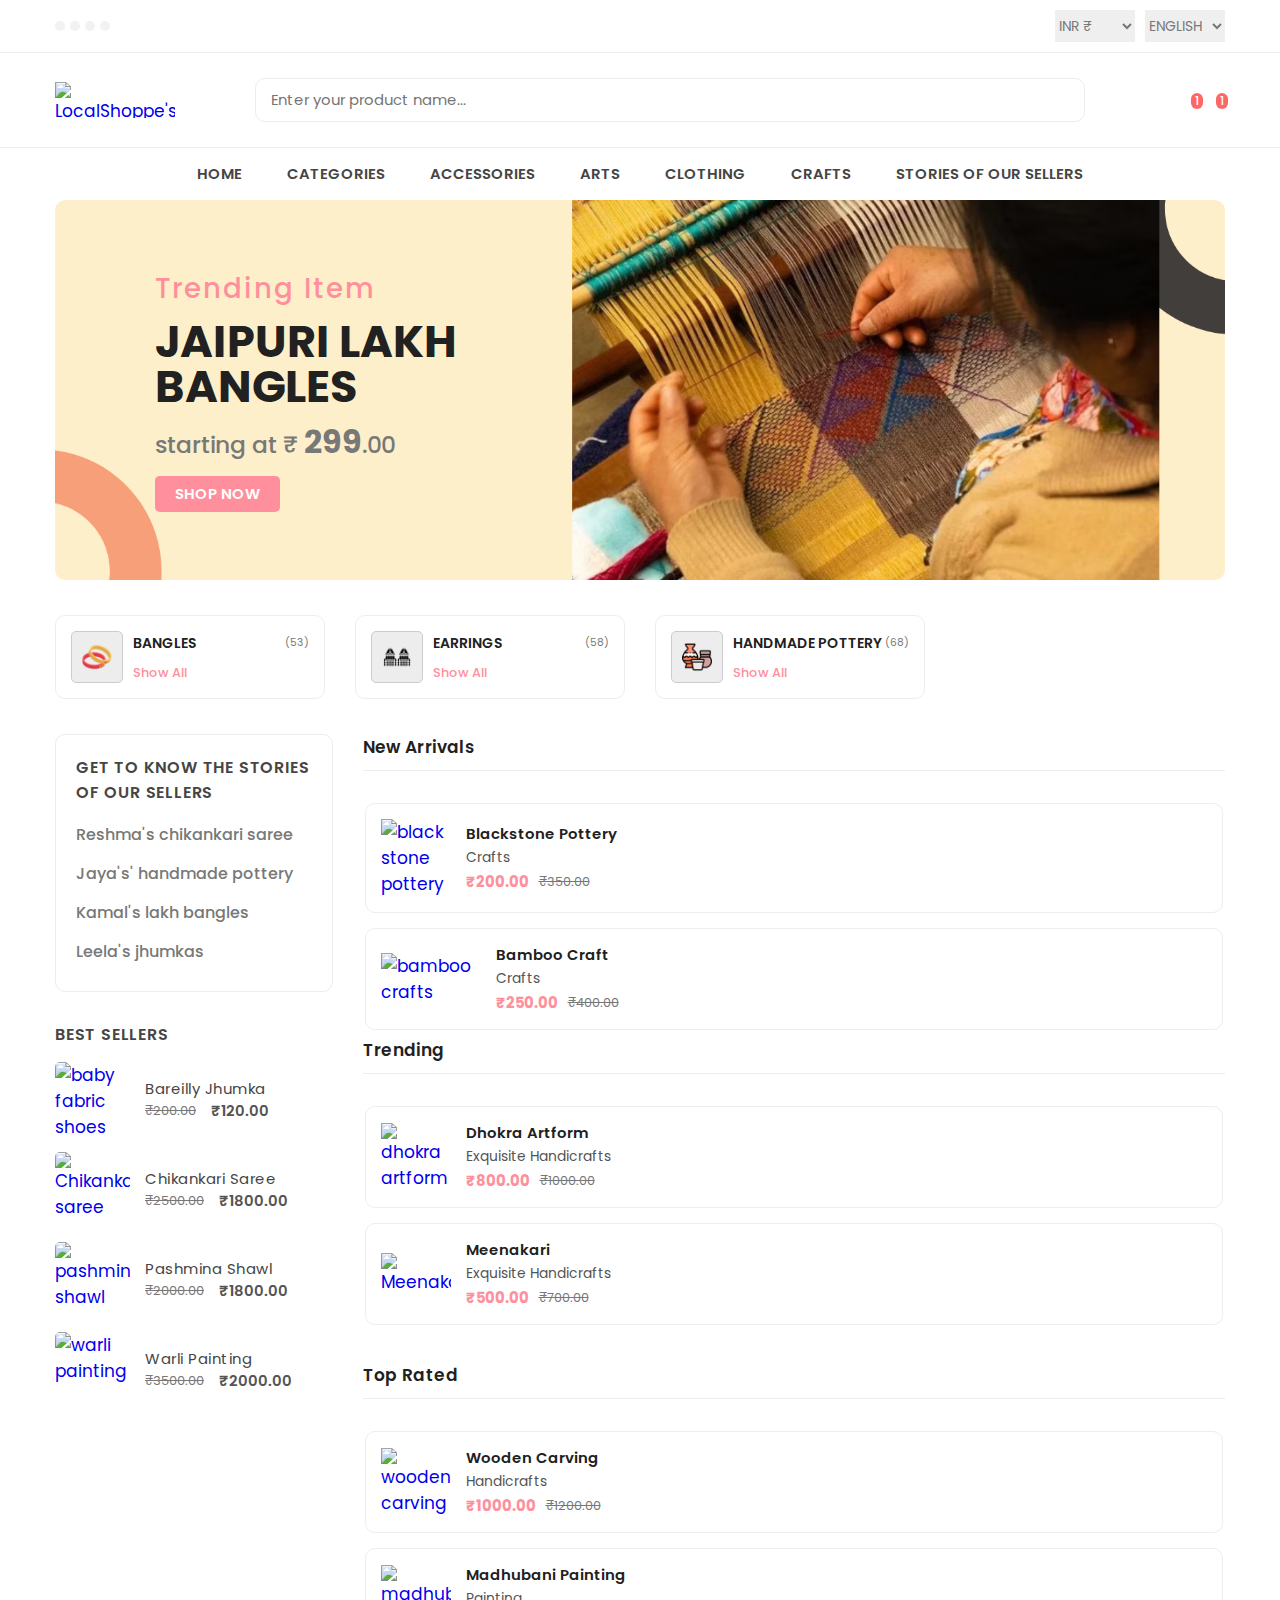
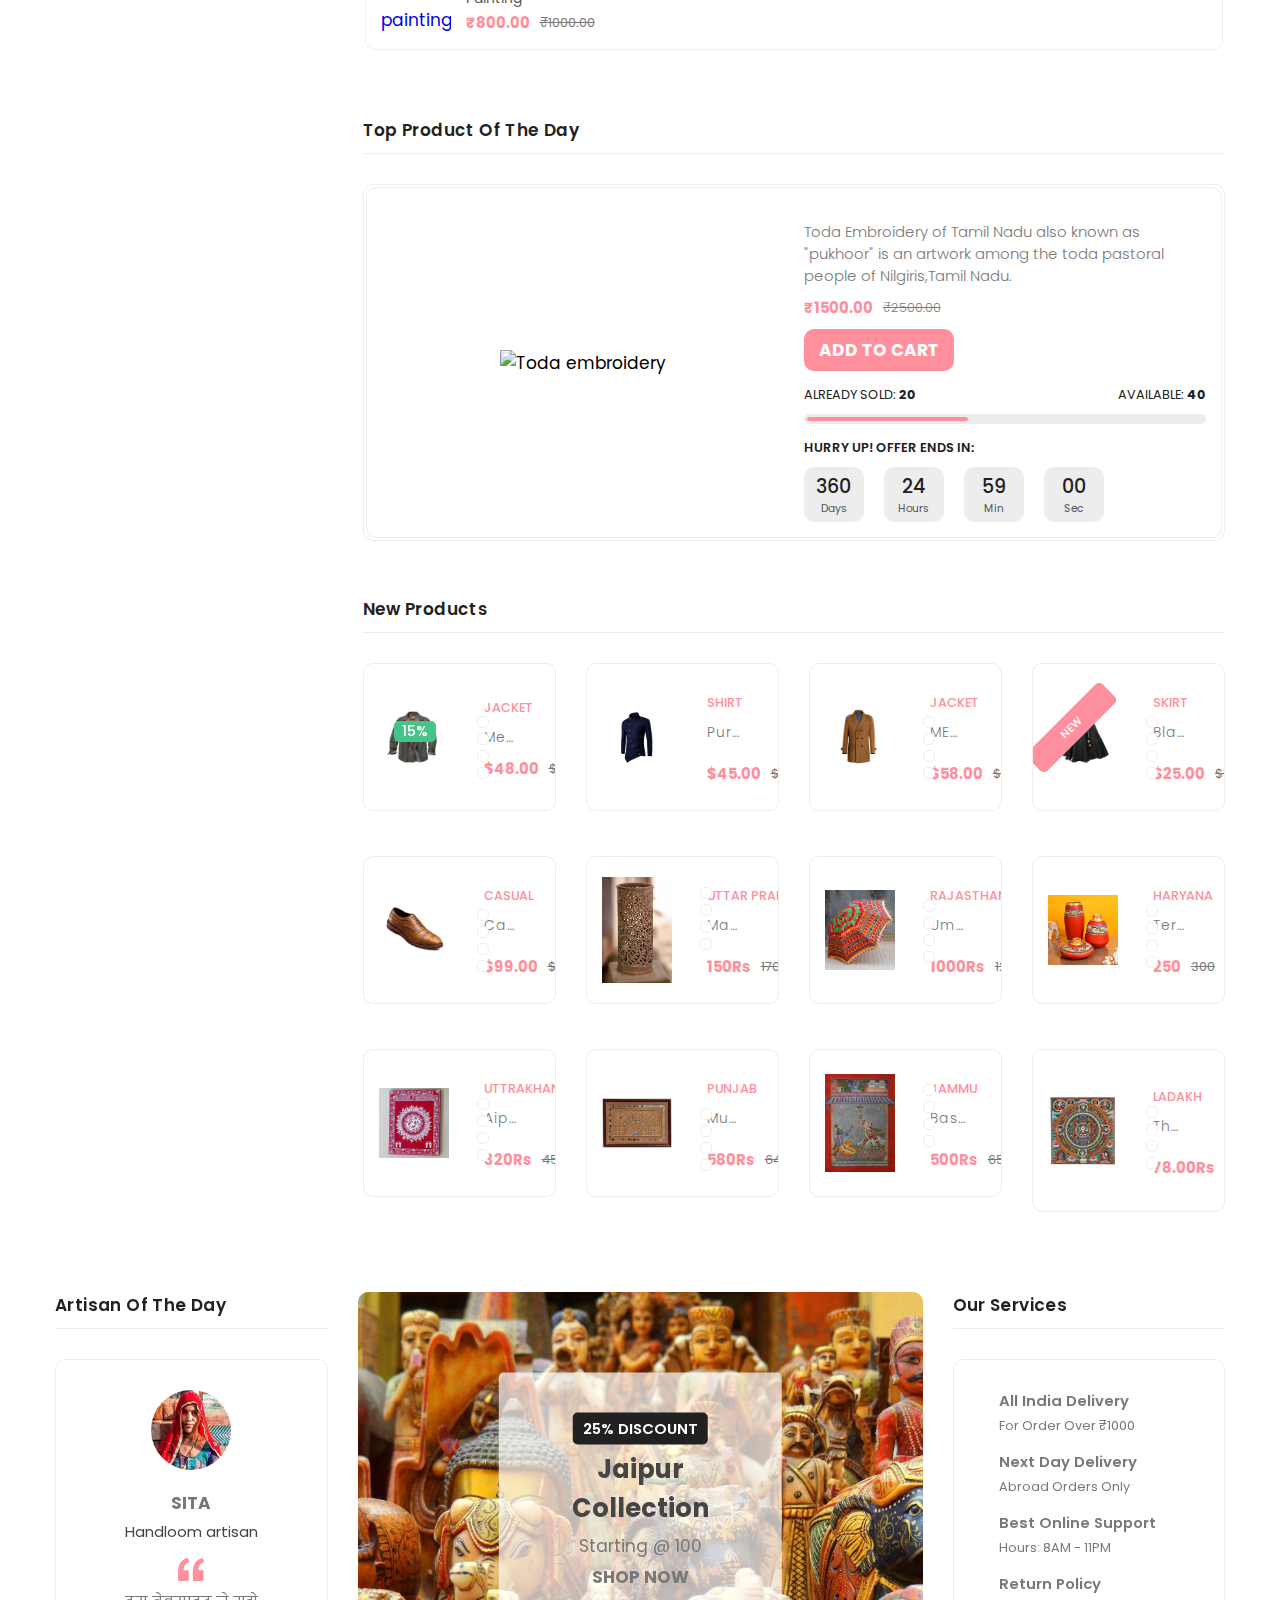
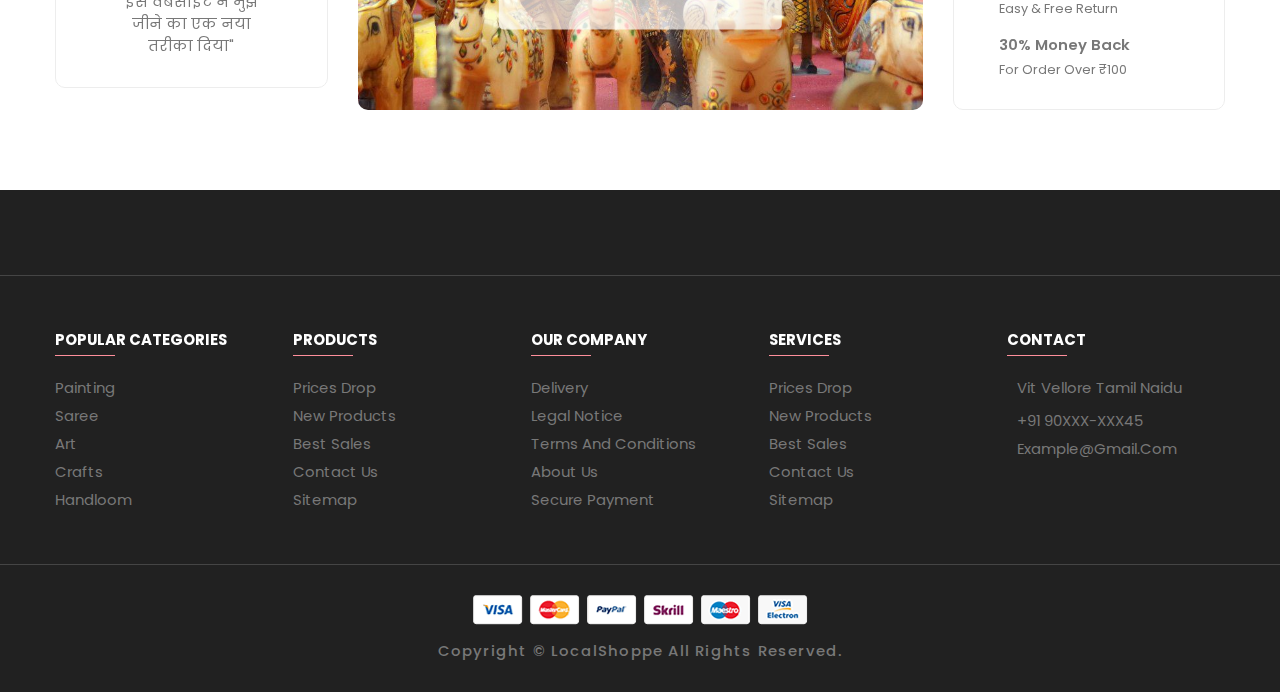
==== commit 78ba5e83: "update" ====
--- a/index.html
+++ b/index.html
@@ -1455,41 +1455,67 @@
 
                 <div class="showcase-banner">
 
-                  <img src="./assets/images/products/kalamkari.jpg" alt="Mens Winter Leathers Jackets" width="300" class="product-img default">
-                  <img src="./assets/images/products/kalamkari.jpg" alt="Mens Winter Leathers Jackets" width="300" class="product-img hover">
-
+                  <img src="./assets/images/products/jacket-3.jpg" alt="Mens Winter Leathers Jackets" width="300" class="product-img default">
+                  <img src="./assets/images/products/jacket-4.jpg" alt="Mens Winter Leathers Jackets" width="300" class="product-img hover">
+
+                  <p class="showcase-badge">15%</p>
+
+                  <div class="showcase-actions">
+
+                    <button class="btn-action">
+                      <ion-icon name="heart-outline"></ion-icon>
+                    </button>
+
+                    <button class="btn-action">
+                      <ion-icon name="eye-outline"></ion-icon>
+                    </button>
+
+                    <button class="btn-action">
+                      <ion-icon name="repeat-outline"></ion-icon>
+                    </button>
+
+                    <button class="btn-action">
+                      <ion-icon name="bag-add-outline"></ion-icon>
+                    </button>
+
+                  </div>
+
+                </div>
+
+                <div class="showcase-content">
+
+                  <a href="#" class="showcase-category">jacket</a>
+
+                  <a href="#">
+                    <h3 class="showcase-title">Mens Winter Leathers Jackets</h3>
+                  </a>
+
+                  <div class="price-box">
+                    <p class="price">$48.00</p>
+                    <del>$75.00</del>
+                  </div>
+
+                </div>
+
+              </div>
+
+              <div class="showcase">
+              
+                <div class="showcase-banner">
+                  <img src="./assets/images/products/shirt-1.jpg" alt="Pure Garment Dyed Cotton Shirt" class="product-img default"
+                    width="300">
+                  <img src="./assets/images/products/shirt-2.jpg" alt="Pure Garment Dyed Cotton Shirt" class="product-img hover"
+                    width="300">
                   
-
-                  <div class="showcase-actions">
-
-                    <button class="btn-action">
-                      <ion-icon name="heart-outline"></ion-icon>
-                    </button>
-
-                    <button class="btn-action">
-                      <ion-icon name="eye-outline"></ion-icon>
-                    </button>
-
-                    <button class="btn-action">
-                      <ion-icon name="repeat-outline"></ion-icon>
-                    </button>
-
-                    <button class="btn-action">
-                      <ion-icon name="bag-add-outline"></ion-icon>
-                    </button>
-
-                  </div>
-
-                </div>
-
+                </div>
+              
                 <div class="showcase-content">
-
-                  <a href="#" class="showcase-category">Andhra Pradesh</a>
-
-                  <a href="#">
-                    <h3 class="showcase-title">Kalamkari Saree</h3>
-                  </a>
-
+                  <a href="#" class="showcase-category">shirt</a>
+              
+                  <h3>
+                    <a href="#" class="showcase-title">Pure Garment Dyed Cotton Shirt</a>
+                  </h3>
+              
                   <div class="showcase-rating">
                     <ion-icon name="star"></ion-icon>
                     <ion-icon name="star"></ion-icon>
@@ -1497,26 +1523,24 @@
                     <ion-icon name="star-outline"></ion-icon>
                     <ion-icon name="star-outline"></ion-icon>
                   </div>
-
+              
                   <div class="price-box">
-                    <p class="price">480</p>
-                    <del>750</del>
-                  </div>
-
-                </div>
-
+                    <p class="price">$45.00</p>
+                    <del>$56.00</del>
+                  </div>
+              
+                </div>
+              
               </div>
 
               <div class="showcase">
               
                 <div class="showcase-banner">
-                  <img src="./assets/images/products/Mirrork.jpg" alt="Pure Garment Dyed Cotton Shirt" class="product-img default"
+                  <img src="./assets/images/products/jacket-5.jpg" alt="MEN Yarn Fleece Full-Zip Jacket" class="product-img default"
                     width="300">
-                  <img src="./assets/images/products/MirrorK.jpg" alt="Pure Garment Dyed Cotton Shirt" class="product-img hover"
+                  <img src="./assets/images/products/jacket-6.jpg" alt="MEN Yarn Fleece Full-Zip Jacket" class="product-img hover"
                     width="300">
               
-                  
-              
                   <div class="showcase-actions">
                     <button class="btn-action">
                       <ion-icon name="heart-outline"></ion-icon>
@@ -1537,10 +1561,10 @@
                 </div>
               
                 <div class="showcase-content">
-                  <a href="#" class="showcase-category">Kerala</a>
+                  <a href="#" class="showcase-category">Jacket</a>
               
                   <h3>
-                    <a href="#" class="showcase-title">aranmula metal mirror</a>
+                    <a href="#" class="showcase-title">MEN Yarn Fleece Full-Zip Jacket</a>
                   </h3>
               
                   <div class="showcase-rating">
@@ -1552,8 +1576,8 @@
                   </div>
               
                   <div class="price-box">
-                    <p class="price">450</p>
-                    <del>560</del>
+                    <p class="price">$58.00</p>
+                    <del>$65.00</del>
                   </div>
               
                 </div>
@@ -1563,11 +1587,13 @@
               <div class="showcase">
               
                 <div class="showcase-banner">
-                  <img src="./assets/images/products/sareek.jpg" alt="MEN Yarn Fleece Full-Zip Jacket" class="product-img default"
+                  <img src="./assets/images/products/clothes-3.jpg" alt="Black Floral Wrap Midi Skirt" class="product-img default"
                     width="300">
-                  <img src="./assets/images/products/sareek.jpg" alt="MEN Yarn Fleece Full-Zip Jacket" class="product-img hover"
+                  <img src="./assets/images/products/clothes-4.jpg" alt="Black Floral Wrap Midi Skirt" class="product-img hover"
                     width="300">
               
+                  <p class="showcase-badge angle pink">new</p>
+              
                   <div class="showcase-actions">
                     <button class="btn-action">
                       <ion-icon name="heart-outline"></ion-icon>
@@ -1588,23 +1614,23 @@
                 </div>
               
                 <div class="showcase-content">
-                  <a href="#" class="showcase-category">Kanchipuram</a>
+                  <a href="#" class="showcase-category">skirt</a>
               
                   <h3>
-                    <a href="#" class="showcase-title">Saree</a>
+                    <a href="#" class="showcase-title">Black Floral Wrap Midi Skirt</a>
                   </h3>
               
                   <div class="showcase-rating">
                     <ion-icon name="star"></ion-icon>
                     <ion-icon name="star"></ion-icon>
                     <ion-icon name="star"></ion-icon>
-                    <ion-icon name="star-outline"></ion-icon>
-                    <ion-icon name="star-outline"></ion-icon>
+                    <ion-icon name="star"></ion-icon>
+                    <ion-icon name="star"></ion-icon>
                   </div>
               
                   <div class="price-box">
-                    <p class="price">580</p>
-                    <del>650</del>
+                    <p class="price">$25.00</p>
+                    <del>$35.00</del>
                   </div>
               
                 </div>
@@ -1614,13 +1640,11 @@
               <div class="showcase">
               
                 <div class="showcase-banner">
-                  <img src="./assets/images/products/bamboobasket.jpg" alt="Black Floral Wrap Midi Skirt" class="product-img default"
+                  <img src="./assets/images/products/shoe-2.jpg" alt="Casual Men's Brown shoes" class="product-img default"
                     width="300">
-                  <img src="./assets/images/products/bamboobasket.jpg" alt="Black Floral Wrap Midi Skirt" class="product-img hover"
+                  <img src="./assets/images/products/shoe-2_1.jpg" alt="Casual Men's Brown shoes" class="product-img hover"
                     width="300">
               
-                 
-              
                   <div class="showcase-actions">
                     <button class="btn-action">
                       <ion-icon name="heart-outline"></ion-icon>
@@ -1641,10 +1665,10 @@
                 </div>
               
                 <div class="showcase-content">
-                  <a href="#" class="showcase-category">Manipur</a>
+                  <a href="#" class="showcase-category">casual</a>
               
                   <h3>
-                    <a href="#" class="showcase-title">Bamboo basket</a>
+                    <a href="#" class="showcase-title">Casual Men's Brown shoes</a>
                   </h3>
               
                   <div class="showcase-rating">
@@ -1656,59 +1680,8 @@
                   </div>
               
                   <div class="price-box">
-                    <p class="price">250</p>
-                    <del>350</del>
-                  </div>
-              
-                </div>
-              
-              </div>
-
-              <div class="showcase">
-              
-                <div class="showcase-banner">
-                  <img src="./assets/images/products/Assambamboo.jpg" alt="Casual Men's Brown shoes" class="product-img default"
-                    width="300">
-                  <img src="./assets/images/products/Assambamboo.jpg" alt="Casual Men's Brown shoes" class="product-img hover"
-                    width="300">
-              
-                  <div class="showcase-actions">
-                    <button class="btn-action">
-                      <ion-icon name="heart-outline"></ion-icon>
-                    </button>
-              
-                    <button class="btn-action">
-                      <ion-icon name="eye-outline"></ion-icon>
-                    </button>
-              
-                    <button class="btn-action">
-                      <ion-icon name="repeat-outline"></ion-icon>
-                    </button>
-              
-                    <button class="btn-action">
-                      <ion-icon name="bag-add-outline"></ion-icon>
-                    </button>
-                  </div>
-                </div>
-              
-                <div class="showcase-content">
-                  <a href="#" class="showcase-category">Assam</a>
-              
-                  <h3>
-                    <a href="#" class="showcase-title">Bamboo penstand</a>
-                  </h3>
-              
-                  <div class="showcase-rating">
-                    <ion-icon name="star"></ion-icon>
-                    <ion-icon name="star"></ion-icon>
-                    <ion-icon name="star"></ion-icon>
-                    <ion-icon name="star"></ion-icon>
-                    <ion-icon name="star"></ion-icon>
-                  </div>
-              
-                  <div class="price-box">
-                    <p class="price">99</p>
-                    <del>105</del>
+                    <p class="price">$99.00</p>
+                    <del>$105.00</del>
                   </div>
               
                 </div>
@@ -2259,7 +2232,15 @@
 
 
 
-   
+    <!--
+      - BLOG
+    -->
+
+    
+
+      </div>
+
+    </div>
 
   </main>
 
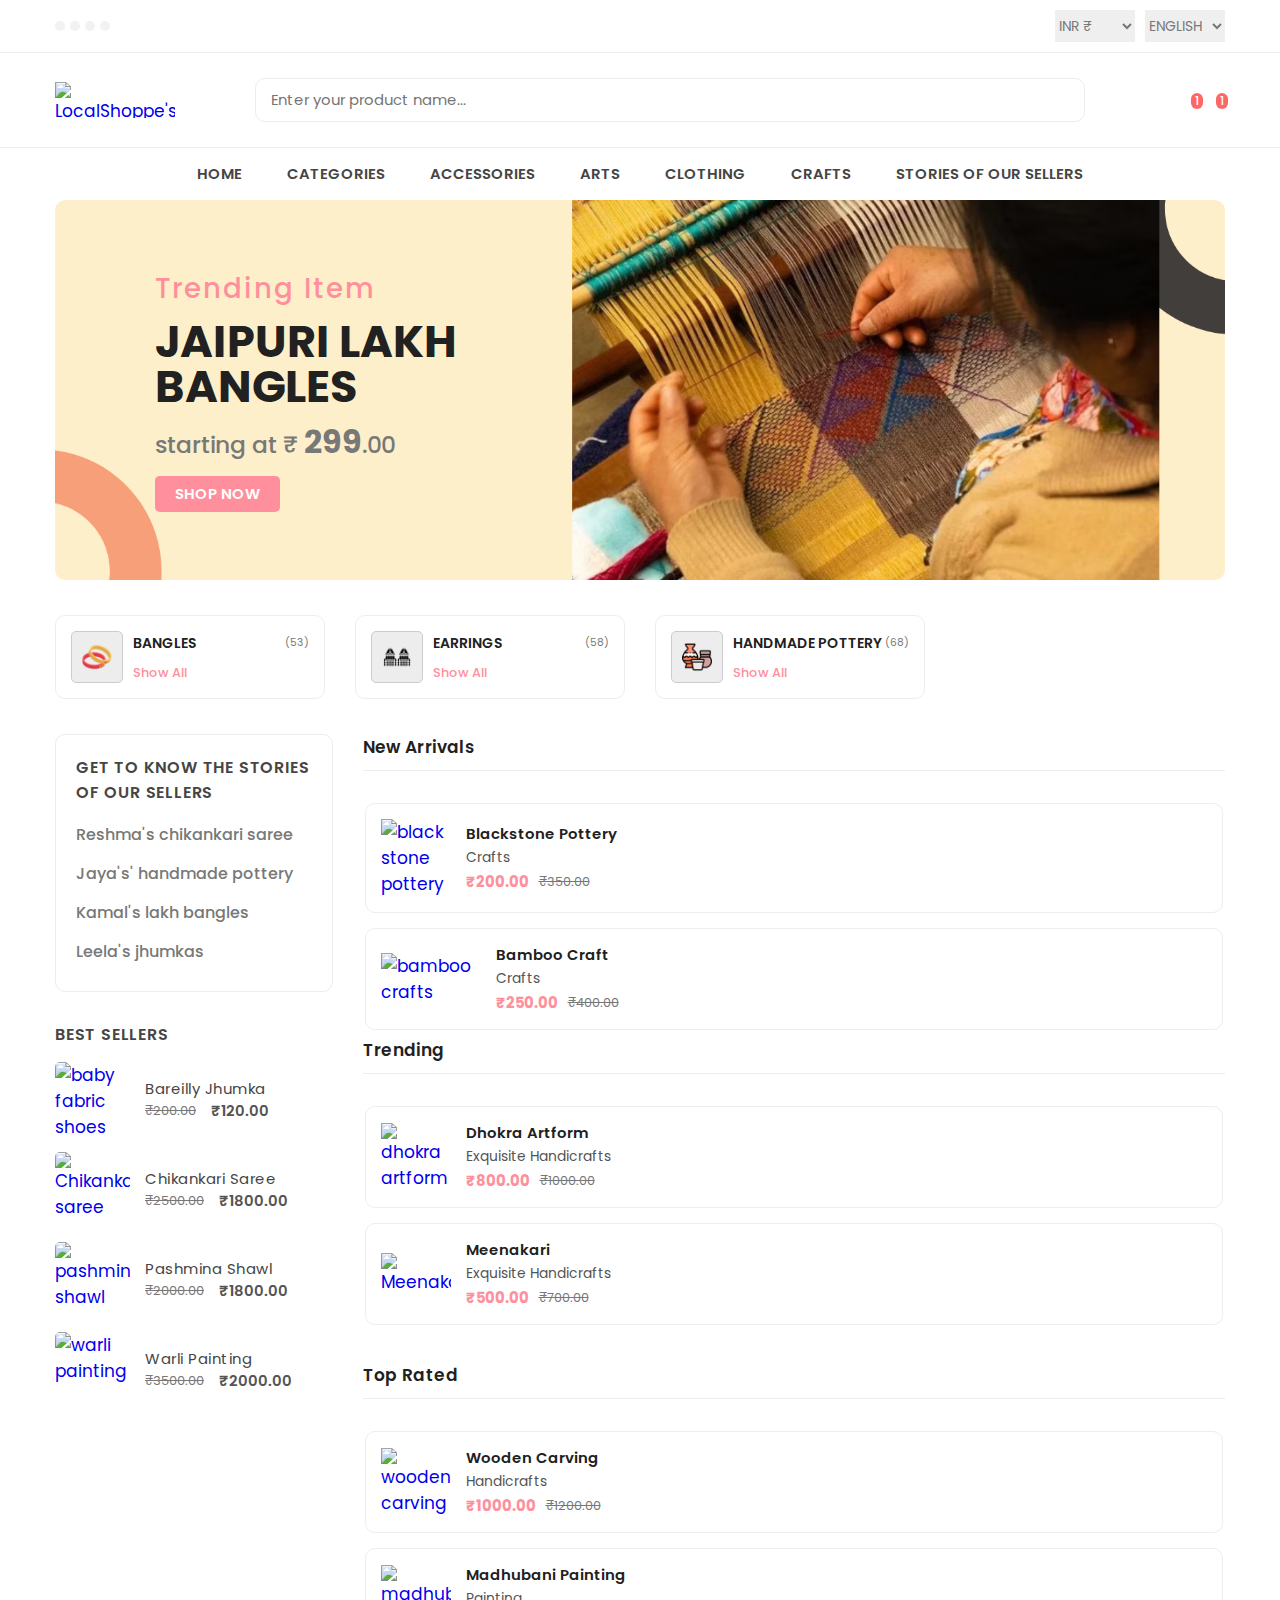
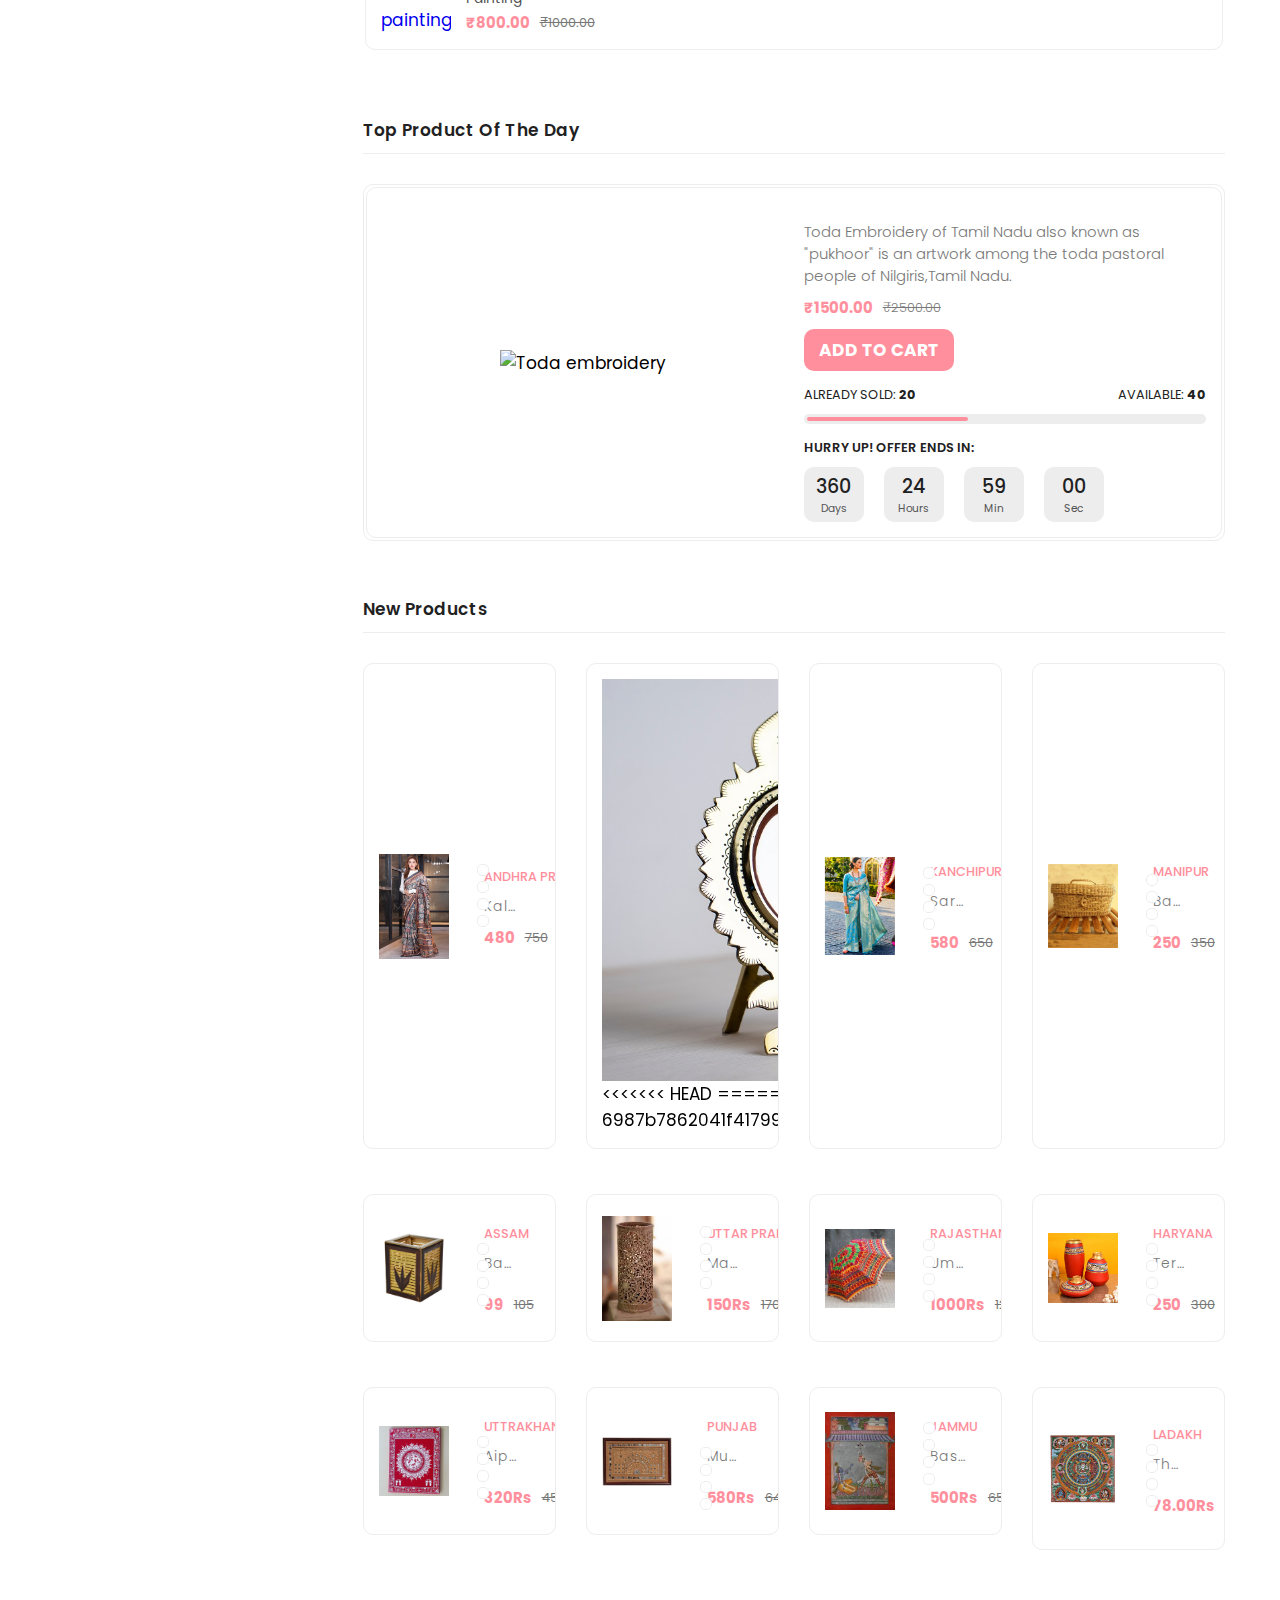
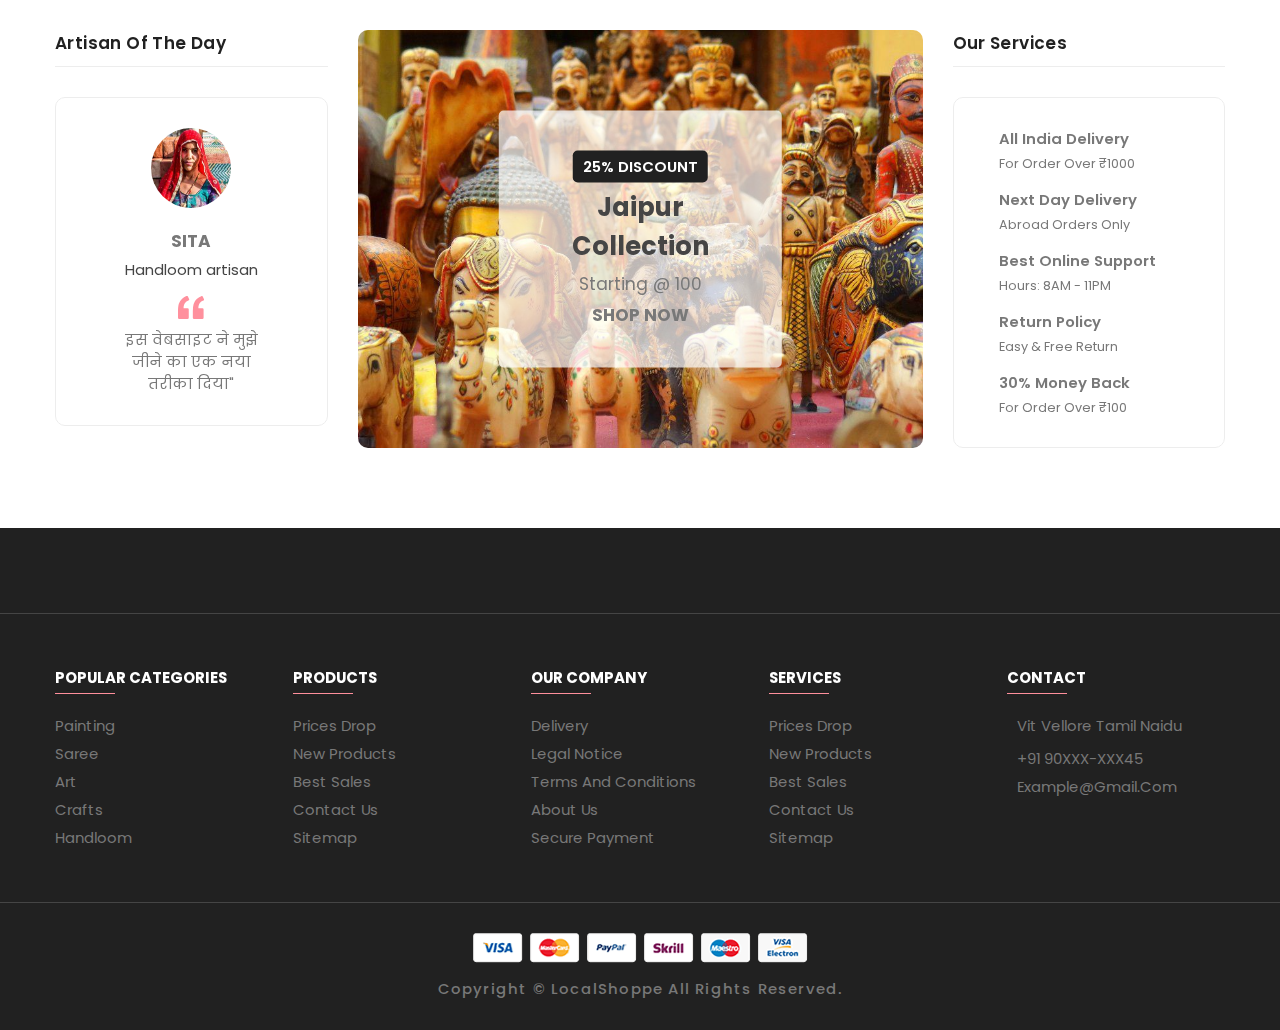
==== commit 4b19a838: "update" ====
--- a/index.html
+++ b/index.html
@@ -1455,10 +1455,10 @@
 
                 <div class="showcase-banner">
 
-                  <img src="./assets/images/products/jacket-3.jpg" alt="Mens Winter Leathers Jackets" width="300" class="product-img default">
-                  <img src="./assets/images/products/jacket-4.jpg" alt="Mens Winter Leathers Jackets" width="300" class="product-img hover">
-
-                  <p class="showcase-badge">15%</p>
+                  <img src="./assets/images/products/kalamkari.jpg" alt="Mens Winter Leathers Jackets" width="300" class="product-img default">
+                  <img src="./assets/images/products/kalamkari.jpg" alt="Mens Winter Leathers Jackets" width="300" class="product-img hover">
+
+                  
 
                   <div class="showcase-actions">
 
@@ -1484,15 +1484,15 @@
 
                 <div class="showcase-content">
 
-                  <a href="#" class="showcase-category">jacket</a>
+                  <a href="#" class="showcase-category">Andhra Pradesh</a>
 
                   <a href="#">
-                    <h3 class="showcase-title">Mens Winter Leathers Jackets</h3>
+                    <h3 class="showcase-title">Kalamkari Saree</h3>
                   </a>
 
                   <div class="price-box">
-                    <p class="price">$48.00</p>
-                    <del>$75.00</del>
+                    <p class="price">480</p>
+                    <del>750</del>
                   </div>
 
                 </div>
@@ -1502,18 +1502,41 @@
               <div class="showcase">
               
                 <div class="showcase-banner">
-                  <img src="./assets/images/products/shirt-1.jpg" alt="Pure Garment Dyed Cotton Shirt" class="product-img default"
+                  <img src="./assets/images/products/Mirrork.jpg" alt="Pure Garment Dyed Cotton Shirt" class="product-img default"
                     width="300">
-                  <img src="./assets/images/products/shirt-2.jpg" alt="Pure Garment Dyed Cotton Shirt" class="product-img hover"
+                  <img src="./assets/images/products/MirrorK.jpg" alt="Pure Garment Dyed Cotton Shirt" class="product-img hover"
                     width="300">
+<<<<<<< HEAD
                   
+=======
+              
+                  
+              
+                  <div class="showcase-actions">
+                    <button class="btn-action">
+                      <ion-icon name="heart-outline"></ion-icon>
+                    </button>
+              
+                    <button class="btn-action">
+                      <ion-icon name="eye-outline"></ion-icon>
+                    </button>
+              
+                    <button class="btn-action">
+                      <ion-icon name="repeat-outline"></ion-icon>
+                    </button>
+              
+                    <button class="btn-action">
+                      <ion-icon name="bag-add-outline"></ion-icon>
+                    </button>
+                  </div>
+>>>>>>> 6987b7862041f41799f100a7ff3ed5859caabc22
                 </div>
               
                 <div class="showcase-content">
-                  <a href="#" class="showcase-category">shirt</a>
+                  <a href="#" class="showcase-category">Kerala</a>
               
                   <h3>
-                    <a href="#" class="showcase-title">Pure Garment Dyed Cotton Shirt</a>
+                    <a href="#" class="showcase-title">aranmula metal mirror</a>
                   </h3>
               
                   <div class="showcase-rating">
@@ -1525,8 +1548,8 @@
                   </div>
               
                   <div class="price-box">
-                    <p class="price">$45.00</p>
-                    <del>$56.00</del>
+                    <p class="price">450</p>
+                    <del>560</del>
                   </div>
               
                 </div>
@@ -1536,9 +1559,9 @@
               <div class="showcase">
               
                 <div class="showcase-banner">
-                  <img src="./assets/images/products/jacket-5.jpg" alt="MEN Yarn Fleece Full-Zip Jacket" class="product-img default"
+                  <img src="./assets/images/products/sareek.jpg" alt="MEN Yarn Fleece Full-Zip Jacket" class="product-img default"
                     width="300">
-                  <img src="./assets/images/products/jacket-6.jpg" alt="MEN Yarn Fleece Full-Zip Jacket" class="product-img hover"
+                  <img src="./assets/images/products/sareek.jpg" alt="MEN Yarn Fleece Full-Zip Jacket" class="product-img hover"
                     width="300">
               
                   <div class="showcase-actions">
@@ -1561,10 +1584,10 @@
                 </div>
               
                 <div class="showcase-content">
-                  <a href="#" class="showcase-category">Jacket</a>
+                  <a href="#" class="showcase-category">Kanchipuram</a>
               
                   <h3>
-                    <a href="#" class="showcase-title">MEN Yarn Fleece Full-Zip Jacket</a>
+                    <a href="#" class="showcase-title">Saree</a>
                   </h3>
               
                   <div class="showcase-rating">
@@ -1576,8 +1599,8 @@
                   </div>
               
                   <div class="price-box">
-                    <p class="price">$58.00</p>
-                    <del>$65.00</del>
+                    <p class="price">580</p>
+                    <del>650</del>
                   </div>
               
                 </div>
@@ -1587,12 +1610,12 @@
               <div class="showcase">
               
                 <div class="showcase-banner">
-                  <img src="./assets/images/products/clothes-3.jpg" alt="Black Floral Wrap Midi Skirt" class="product-img default"
+                  <img src="./assets/images/products/bamboobasket.jpg" alt="Black Floral Wrap Midi Skirt" class="product-img default"
                     width="300">
-                  <img src="./assets/images/products/clothes-4.jpg" alt="Black Floral Wrap Midi Skirt" class="product-img hover"
+                  <img src="./assets/images/products/bamboobasket.jpg" alt="Black Floral Wrap Midi Skirt" class="product-img hover"
                     width="300">
               
-                  <p class="showcase-badge angle pink">new</p>
+                 
               
                   <div class="showcase-actions">
                     <button class="btn-action">
@@ -1614,10 +1637,10 @@
                 </div>
               
                 <div class="showcase-content">
-                  <a href="#" class="showcase-category">skirt</a>
+                  <a href="#" class="showcase-category">Manipur</a>
               
                   <h3>
-                    <a href="#" class="showcase-title">Black Floral Wrap Midi Skirt</a>
+                    <a href="#" class="showcase-title">Bamboo basket</a>
                   </h3>
               
                   <div class="showcase-rating">
@@ -1629,8 +1652,8 @@
                   </div>
               
                   <div class="price-box">
-                    <p class="price">$25.00</p>
-                    <del>$35.00</del>
+                    <p class="price">250</p>
+                    <del>350</del>
                   </div>
               
                 </div>
@@ -1640,9 +1663,9 @@
               <div class="showcase">
               
                 <div class="showcase-banner">
-                  <img src="./assets/images/products/shoe-2.jpg" alt="Casual Men's Brown shoes" class="product-img default"
+                  <img src="./assets/images/products/Assambamboo.jpg" alt="Casual Men's Brown shoes" class="product-img default"
                     width="300">
-                  <img src="./assets/images/products/shoe-2_1.jpg" alt="Casual Men's Brown shoes" class="product-img hover"
+                  <img src="./assets/images/products/Assambamboo.jpg" alt="Casual Men's Brown shoes" class="product-img hover"
                     width="300">
               
                   <div class="showcase-actions">
@@ -1665,10 +1688,10 @@
                 </div>
               
                 <div class="showcase-content">
-                  <a href="#" class="showcase-category">casual</a>
+                  <a href="#" class="showcase-category">Assam</a>
               
                   <h3>
-                    <a href="#" class="showcase-title">Casual Men's Brown shoes</a>
+                    <a href="#" class="showcase-title">Bamboo penstand</a>
                   </h3>
               
                   <div class="showcase-rating">
@@ -1680,8 +1703,8 @@
                   </div>
               
                   <div class="price-box">
-                    <p class="price">$99.00</p>
-                    <del>$105.00</del>
+                    <p class="price">99</p>
+                    <del>105</del>
                   </div>
               
                 </div>
@@ -2232,15 +2255,7 @@
 
 
 
-    <!--
-      - BLOG
-    -->
-
-    
-
-      </div>
-
-    </div>
+   
 
   </main>
 
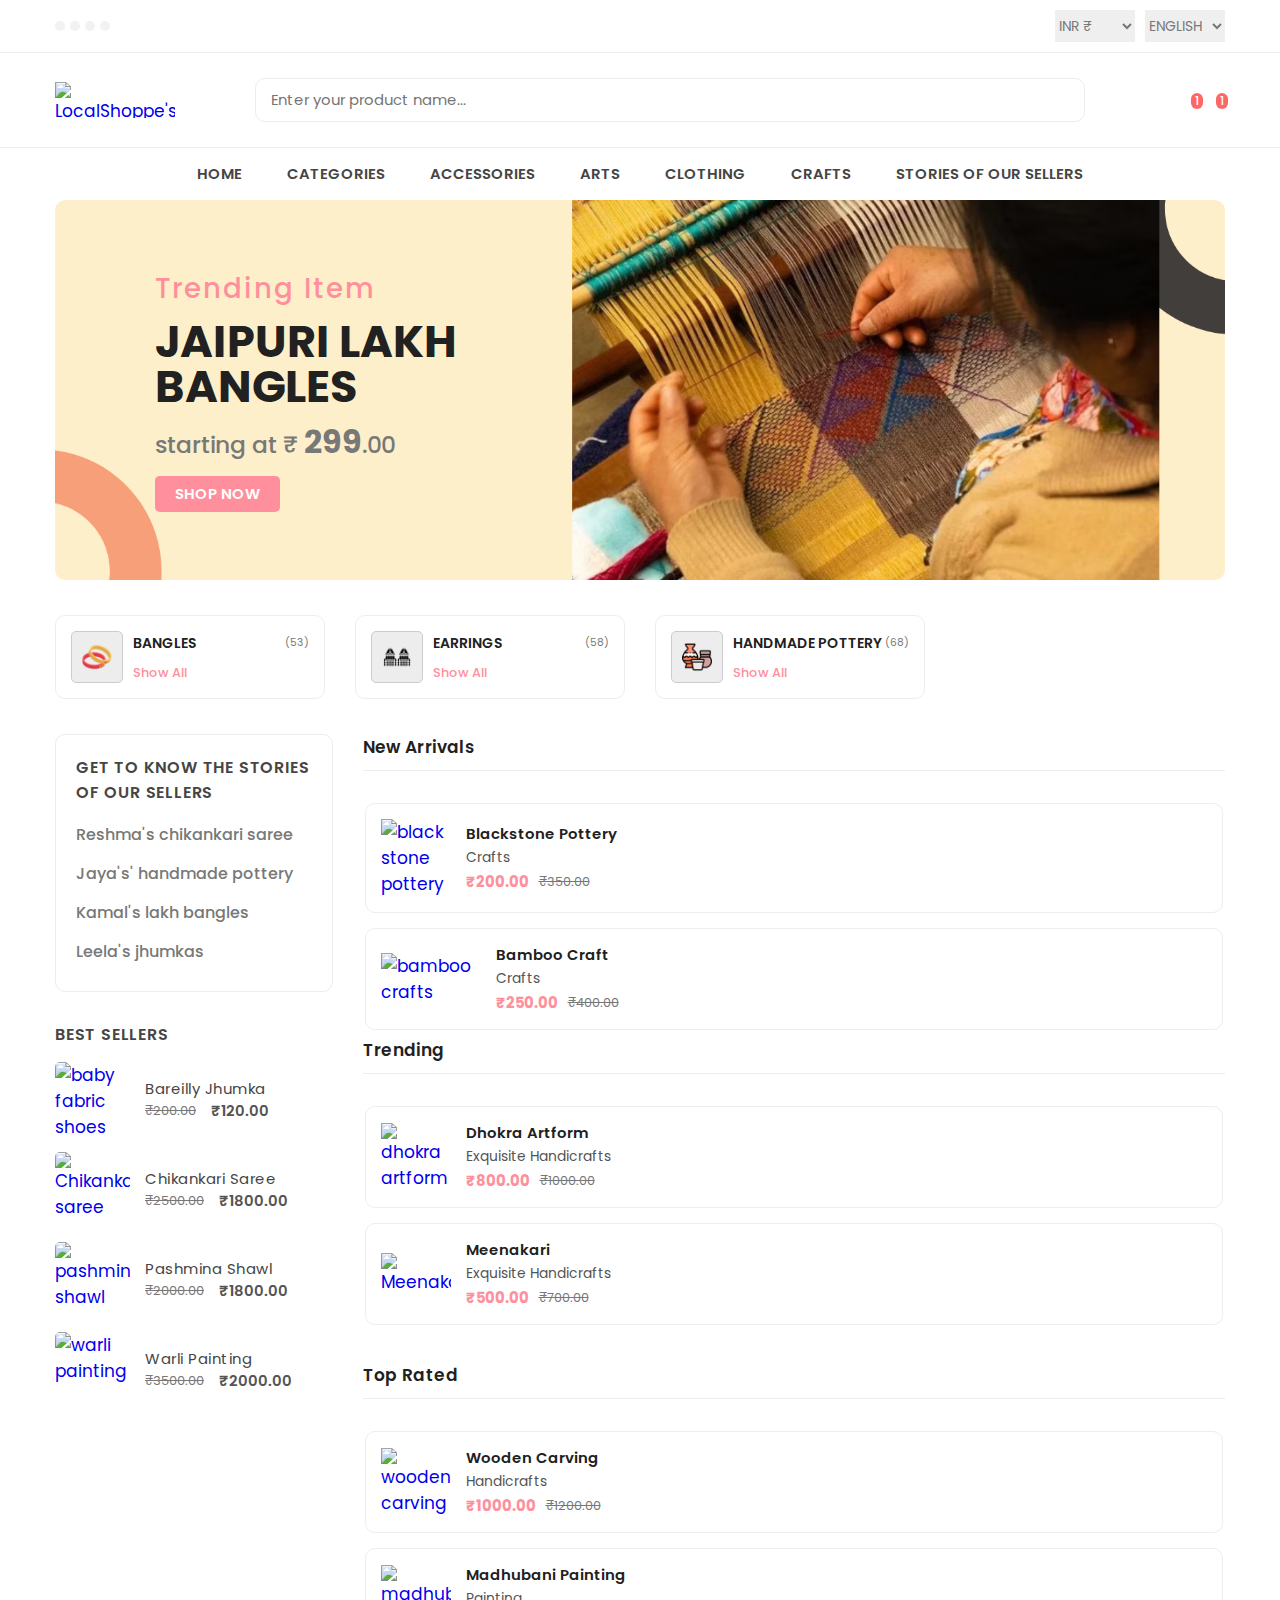
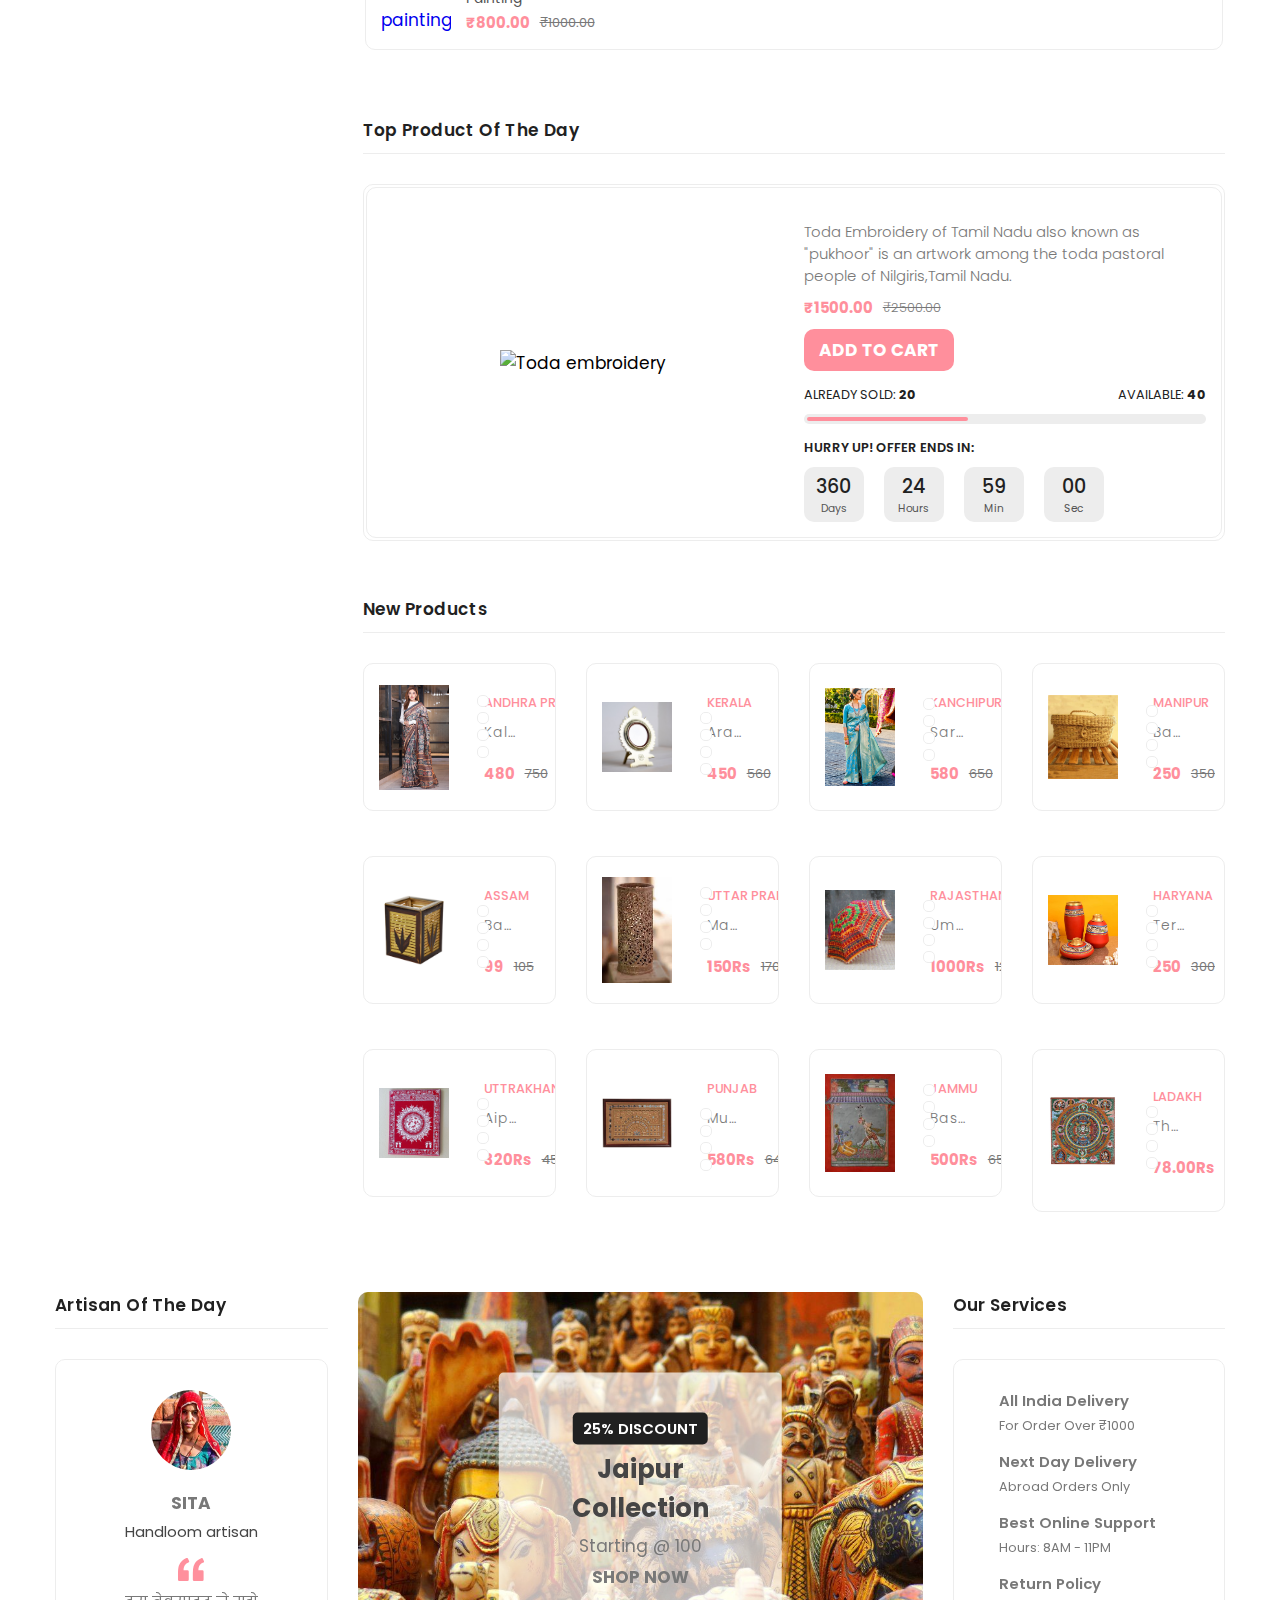
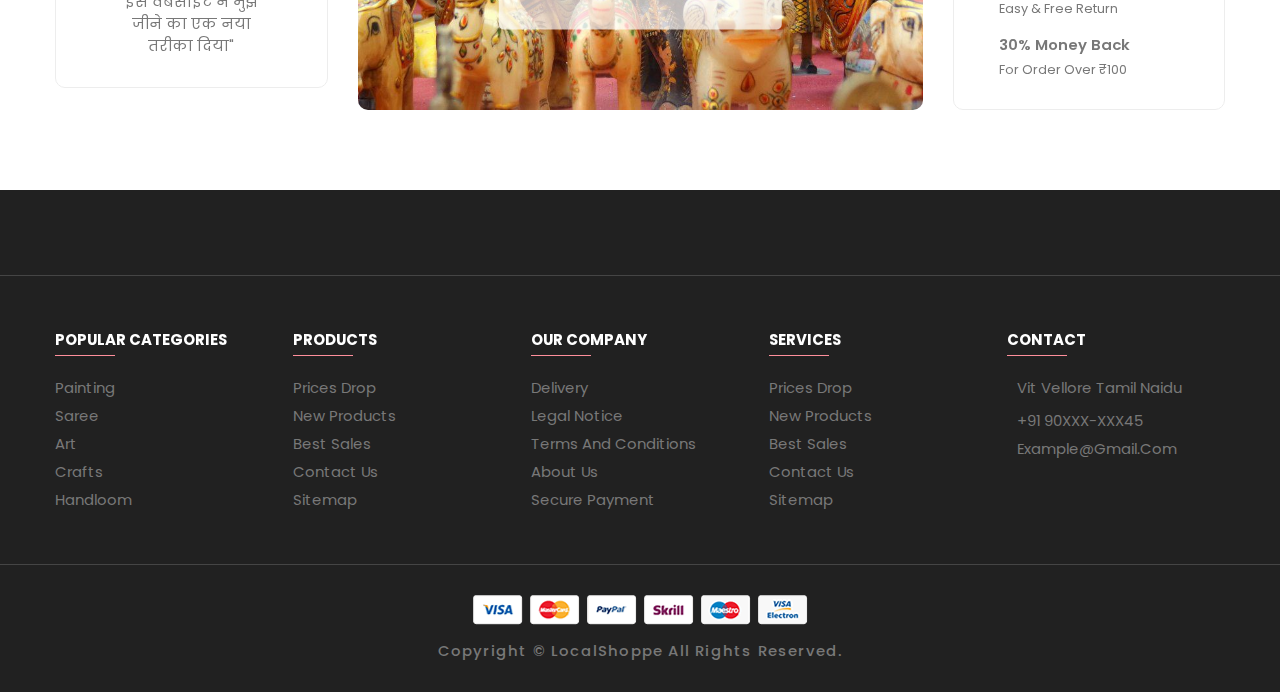
==== commit 74d7e087: "Update index.html" ====
--- a/index.html
+++ b/index.html
@@ -1490,6 +1490,14 @@
                     <h3 class="showcase-title">Kalamkari Saree</h3>
                   </a>
 
+                  <div class="showcase-rating">
+                    <ion-icon name="star"></ion-icon>
+                    <ion-icon name="star"></ion-icon>
+                    <ion-icon name="star"></ion-icon>
+                    <ion-icon name="star-outline"></ion-icon>
+                    <ion-icon name="star-outline"></ion-icon>
+                  </div>
+
                   <div class="price-box">
                     <p class="price">480</p>
                     <del>750</del>
@@ -1503,14 +1511,11 @@
               
                 <div class="showcase-banner">
                   <img src="./assets/images/products/Mirrork.jpg" alt="Pure Garment Dyed Cotton Shirt" class="product-img default"
-                    width="300">
+                    width="150">
                   <img src="./assets/images/products/MirrorK.jpg" alt="Pure Garment Dyed Cotton Shirt" class="product-img hover"
-                    width="300">
-<<<<<<< HEAD
+                    width="150">
+              
                   
-=======
-              
-                  
               
                   <div class="showcase-actions">
                     <button class="btn-action">
@@ -1529,7 +1534,6 @@
                       <ion-icon name="bag-add-outline"></ion-icon>
                     </button>
                   </div>
->>>>>>> 6987b7862041f41799f100a7ff3ed5859caabc22
                 </div>
               
                 <div class="showcase-content">
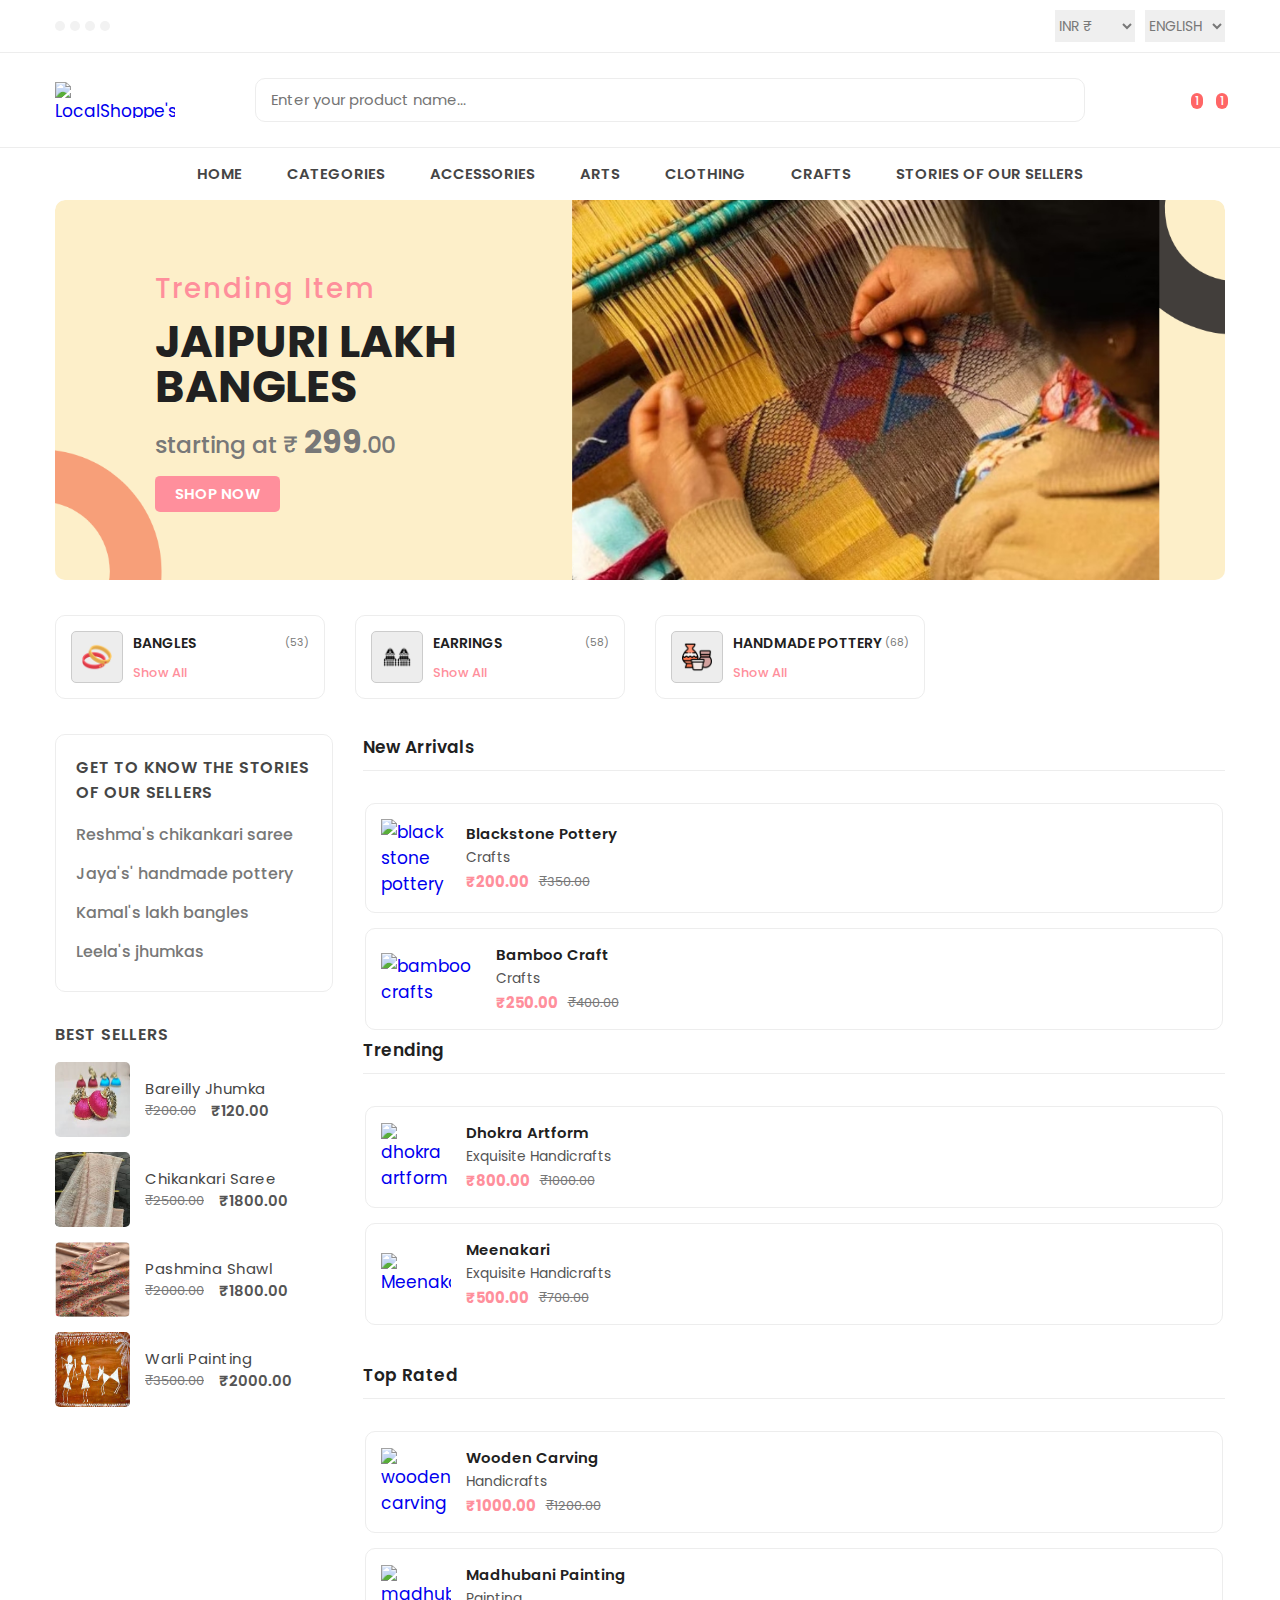
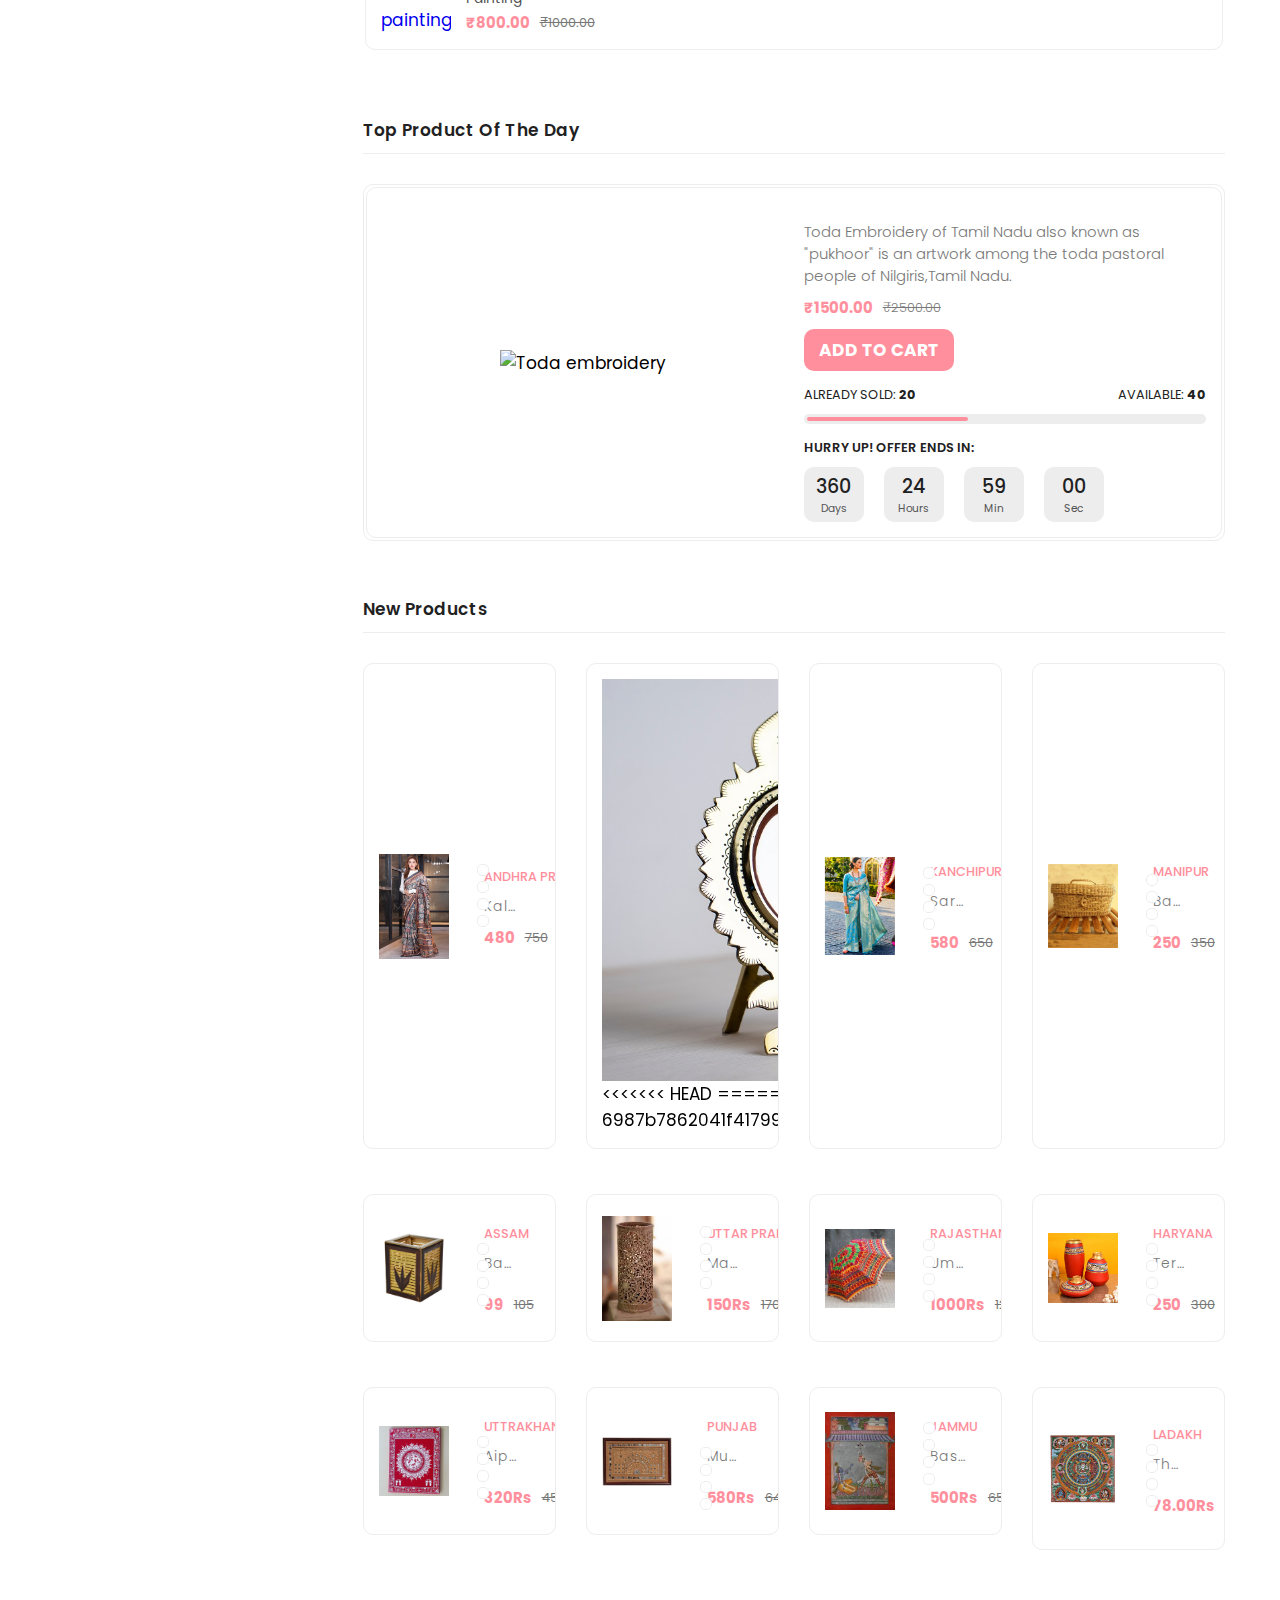
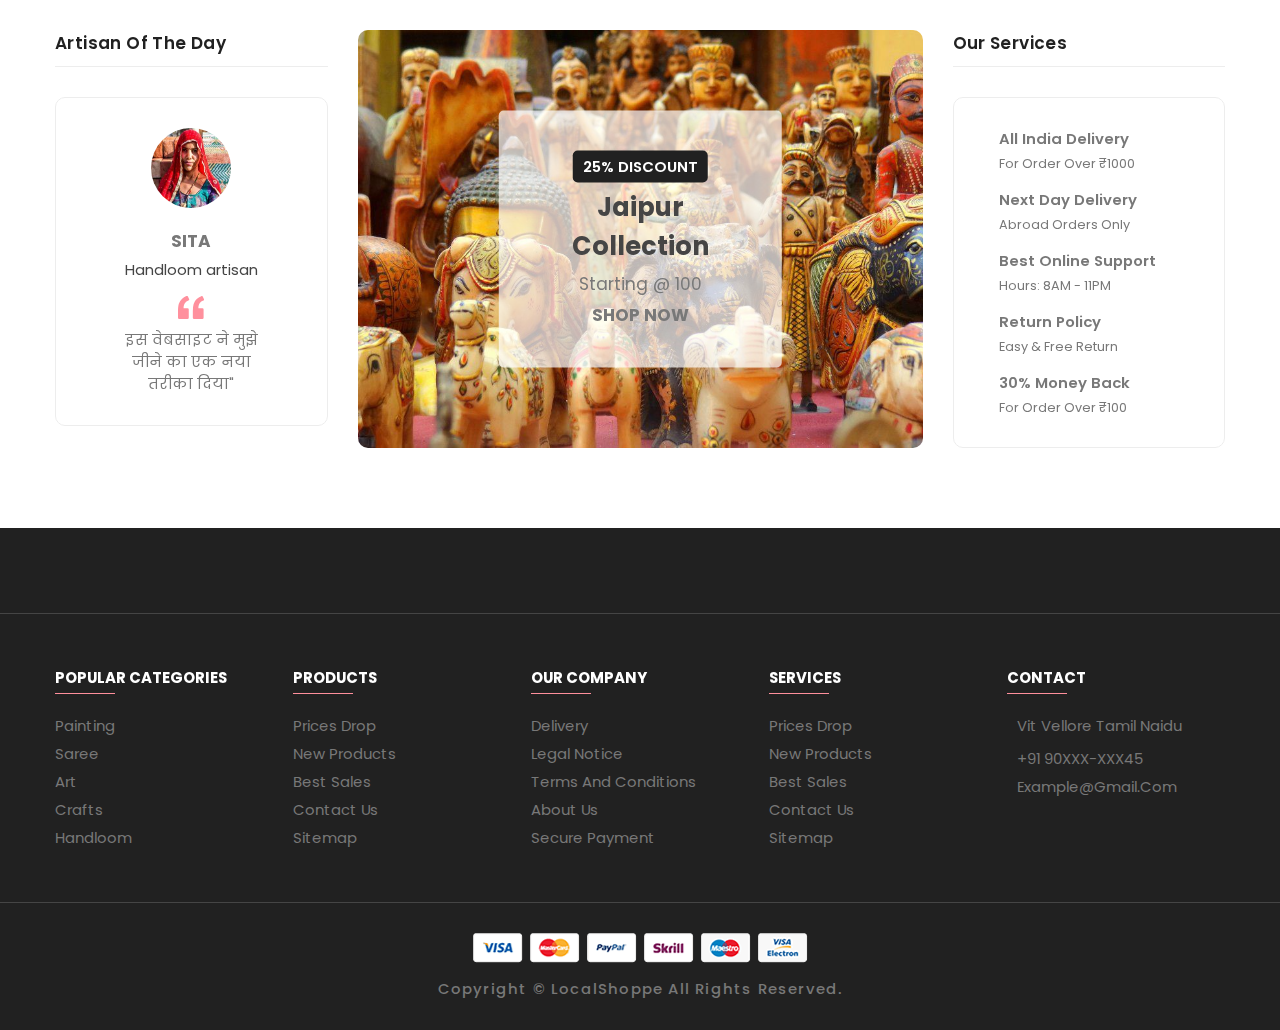
==== commit cf18f55d: "update" ====
--- a/index.html
+++ b/index.html
@@ -1009,7 +1009,7 @@
                 <div class="showcase">
 
                   <a href="#" class="showcase-img-box">
-                    <img src="C:\Users\Admin\OneDrive\Documents\GitHub\ecom-project\assets\images\jhumkaB.jpg" alt="baby fabric shoes" width="75" height="75"
+                    <img src="./assets/images/jhumkaB.jpg" alt="bareilly jhumka" width="75" height="75"
                       class="showcase-img">
                   </a>
 
@@ -1033,7 +1033,7 @@
                 <div class="showcase">
 
                   <a href="#" class="showcase-img-box">
-                    <img src="C:\Users\Admin\OneDrive\Documents\GitHub\ecom-project\assets\images\chikankari.jpg" alt="Chikankari saree" class="showcase-img"
+                    <img src="./assets/images/chikankari.jpg" alt="Chikankari saree" class="showcase-img"
                       width="75" height="75">
                   </a>
 
@@ -1056,7 +1056,7 @@
                 <div class="showcase">
 
                   <a href="#" class="showcase-img-box">
-                    <img src="C:\Users\Admin\OneDrive\Documents\GitHub\ecom-project\assets\images\pashmina.jpg" alt="pashmina shawl" class="showcase-img" width="75"
+                    <img src="./assets/images/pashmina.jpg" alt="pashmina shawl" class="showcase-img" width="75"
                       height="75">
                   </a>
 
@@ -1079,7 +1079,7 @@
                 <div class="showcase">
 
                   <a href="#" class="showcase-img-box">
-                    <img src="C:\Users\Admin\OneDrive\Documents\GitHub\ecom-project\assets\images\warli.jpg" alt="warli painting" class="showcase-img" width="75"
+                    <img src="./assets/images/warli.jpg" alt="warli painting" class="showcase-img" width="75"
                       height="75">
                   </a>
 
@@ -1490,14 +1490,6 @@
                     <h3 class="showcase-title">Kalamkari Saree</h3>
                   </a>
 
-                  <div class="showcase-rating">
-                    <ion-icon name="star"></ion-icon>
-                    <ion-icon name="star"></ion-icon>
-                    <ion-icon name="star"></ion-icon>
-                    <ion-icon name="star-outline"></ion-icon>
-                    <ion-icon name="star-outline"></ion-icon>
-                  </div>
-
                   <div class="price-box">
                     <p class="price">480</p>
                     <del>750</del>
@@ -1511,11 +1503,14 @@
               
                 <div class="showcase-banner">
                   <img src="./assets/images/products/Mirrork.jpg" alt="Pure Garment Dyed Cotton Shirt" class="product-img default"
-                    width="150">
+                    width="300">
                   <img src="./assets/images/products/MirrorK.jpg" alt="Pure Garment Dyed Cotton Shirt" class="product-img hover"
-                    width="150">
-              
+                    width="300">
+<<<<<<< HEAD
                   
+=======
+              
+                  
               
                   <div class="showcase-actions">
                     <button class="btn-action">
@@ -1534,6 +1529,7 @@
                       <ion-icon name="bag-add-outline"></ion-icon>
                     </button>
                   </div>
+>>>>>>> 6987b7862041f41799f100a7ff3ed5859caabc22
                 </div>
               
                 <div class="showcase-content">
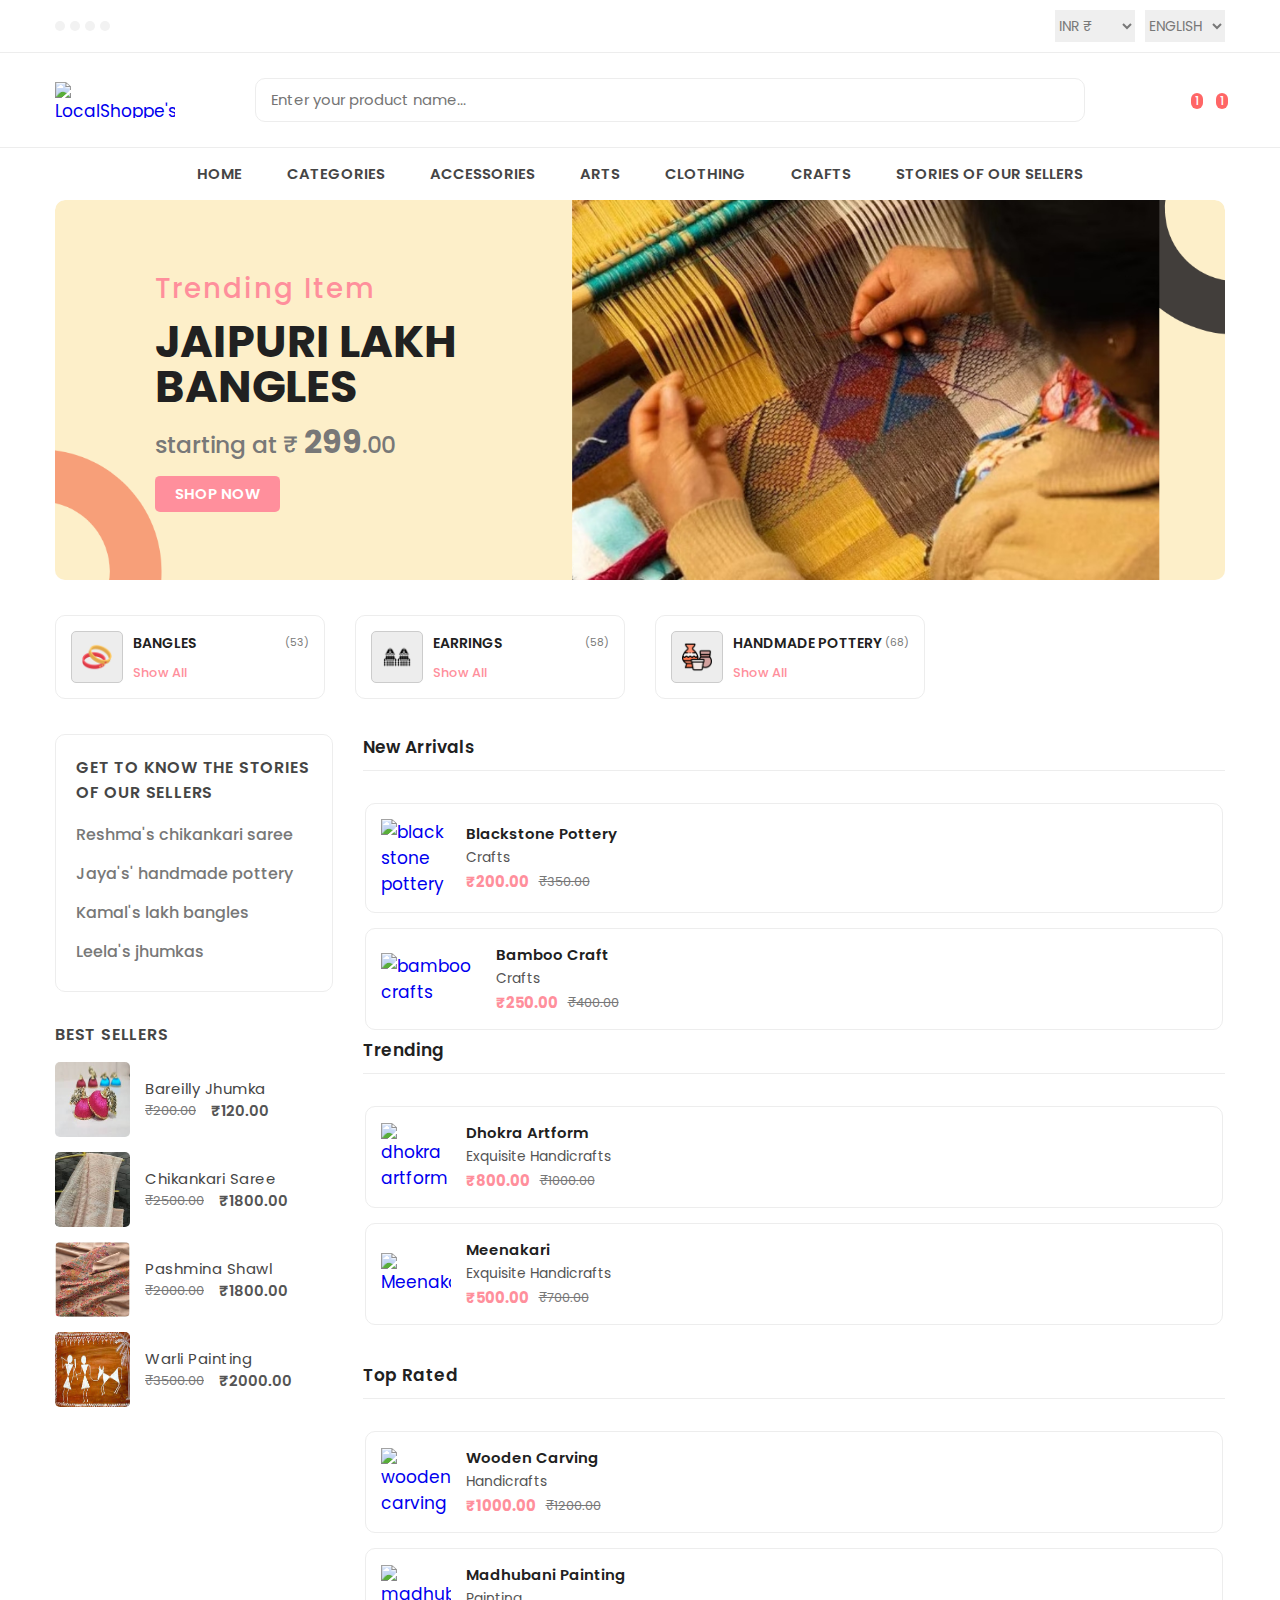
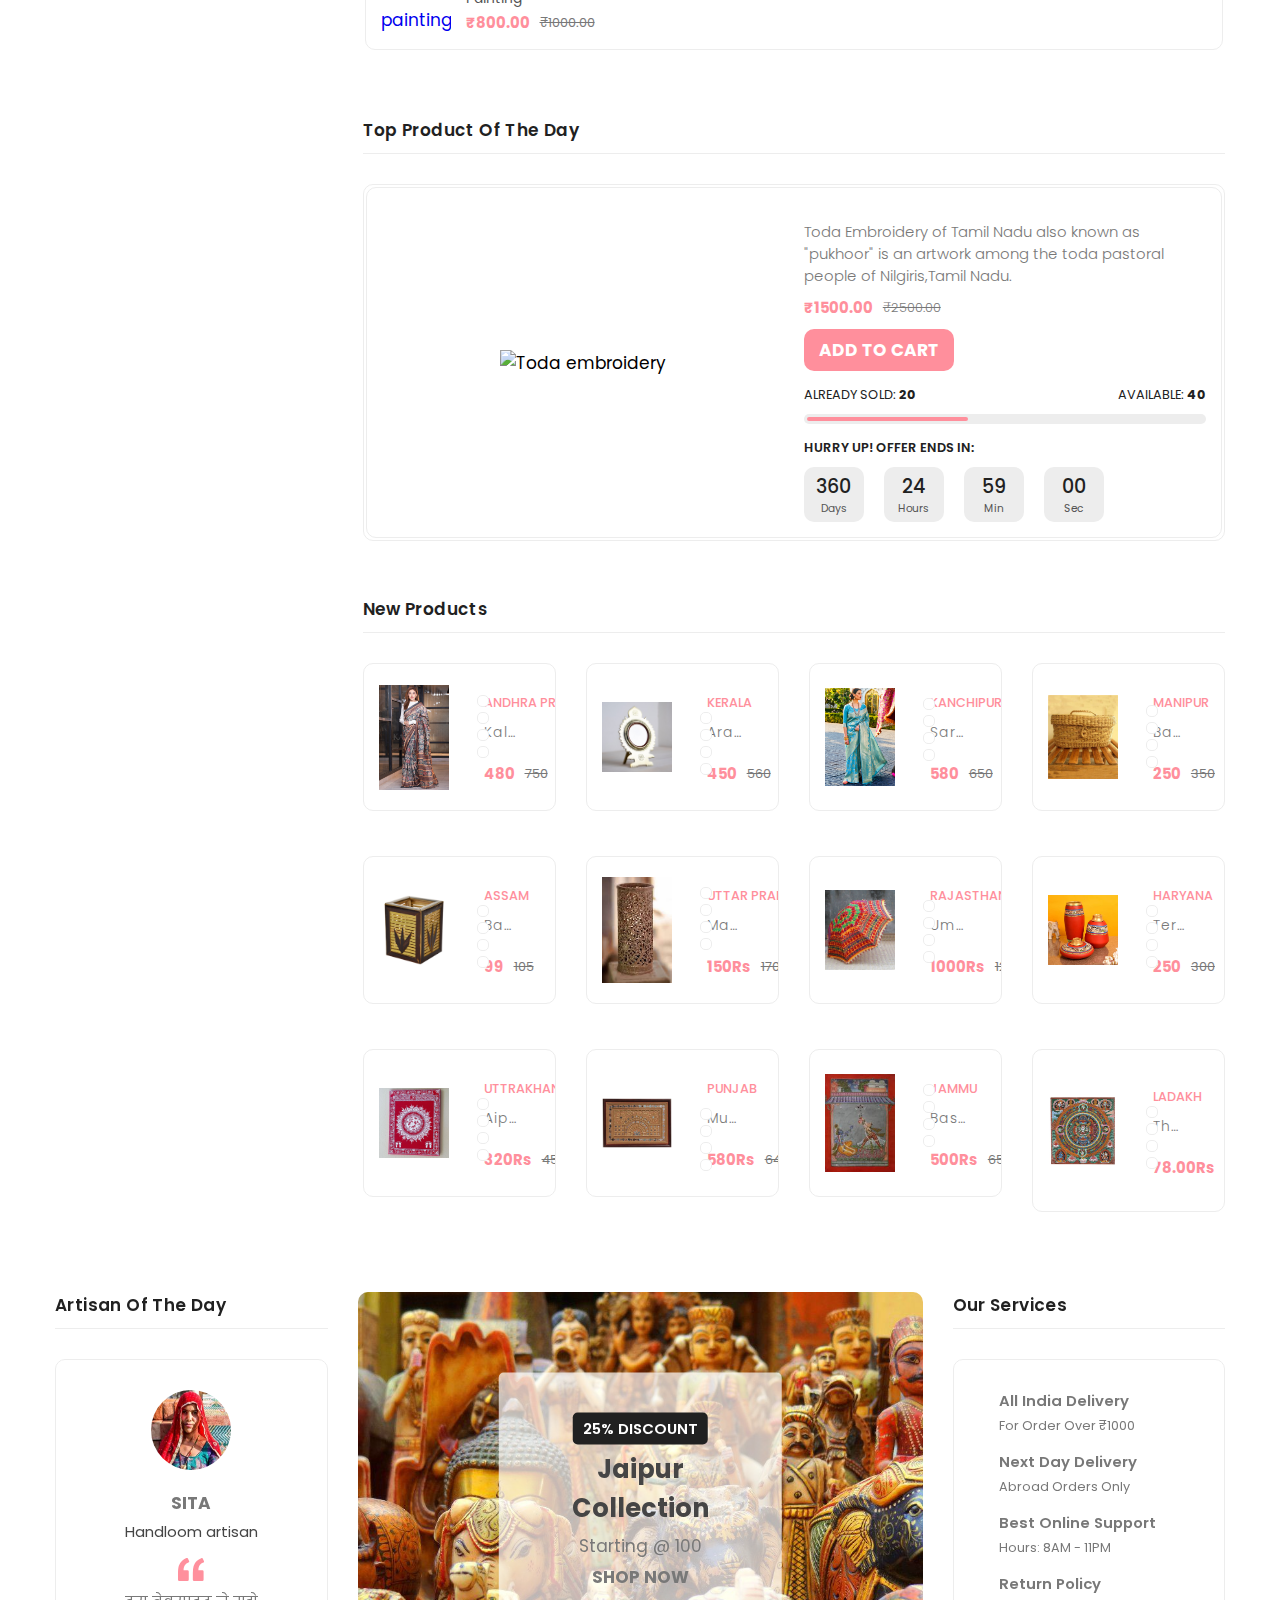
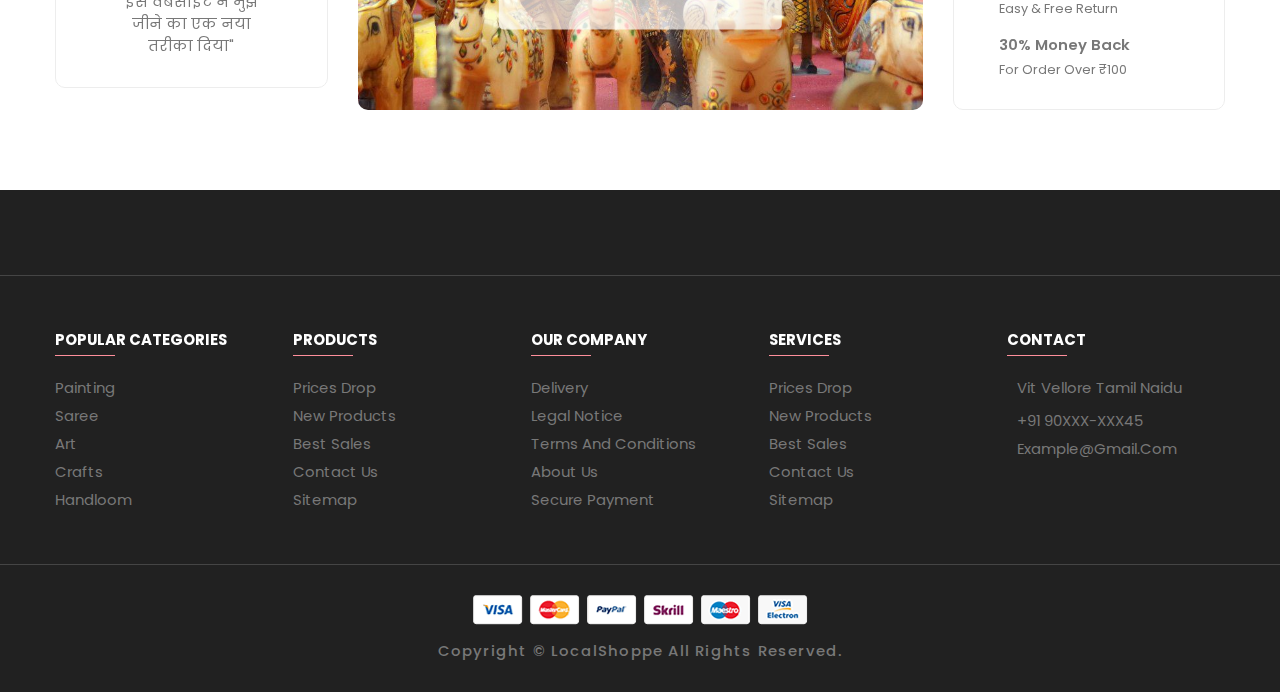
==== commit f613904b: "Merge branch 'main' of https://github.com/prakriti123456789/ecom-project" ====
--- a/index.html
+++ b/index.html
@@ -1490,6 +1490,14 @@
                     <h3 class="showcase-title">Kalamkari Saree</h3>
                   </a>
 
+                  <div class="showcase-rating">
+                    <ion-icon name="star"></ion-icon>
+                    <ion-icon name="star"></ion-icon>
+                    <ion-icon name="star"></ion-icon>
+                    <ion-icon name="star-outline"></ion-icon>
+                    <ion-icon name="star-outline"></ion-icon>
+                  </div>
+
                   <div class="price-box">
                     <p class="price">480</p>
                     <del>750</del>
@@ -1503,14 +1511,11 @@
               
                 <div class="showcase-banner">
                   <img src="./assets/images/products/Mirrork.jpg" alt="Pure Garment Dyed Cotton Shirt" class="product-img default"
-                    width="300">
+                    width="150">
                   <img src="./assets/images/products/MirrorK.jpg" alt="Pure Garment Dyed Cotton Shirt" class="product-img hover"
-                    width="300">
-<<<<<<< HEAD
+                    width="150">
+              
                   
-=======
-              
-                  
               
                   <div class="showcase-actions">
                     <button class="btn-action">
@@ -1529,7 +1534,6 @@
                       <ion-icon name="bag-add-outline"></ion-icon>
                     </button>
                   </div>
->>>>>>> 6987b7862041f41799f100a7ff3ed5859caabc22
                 </div>
               
                 <div class="showcase-content">
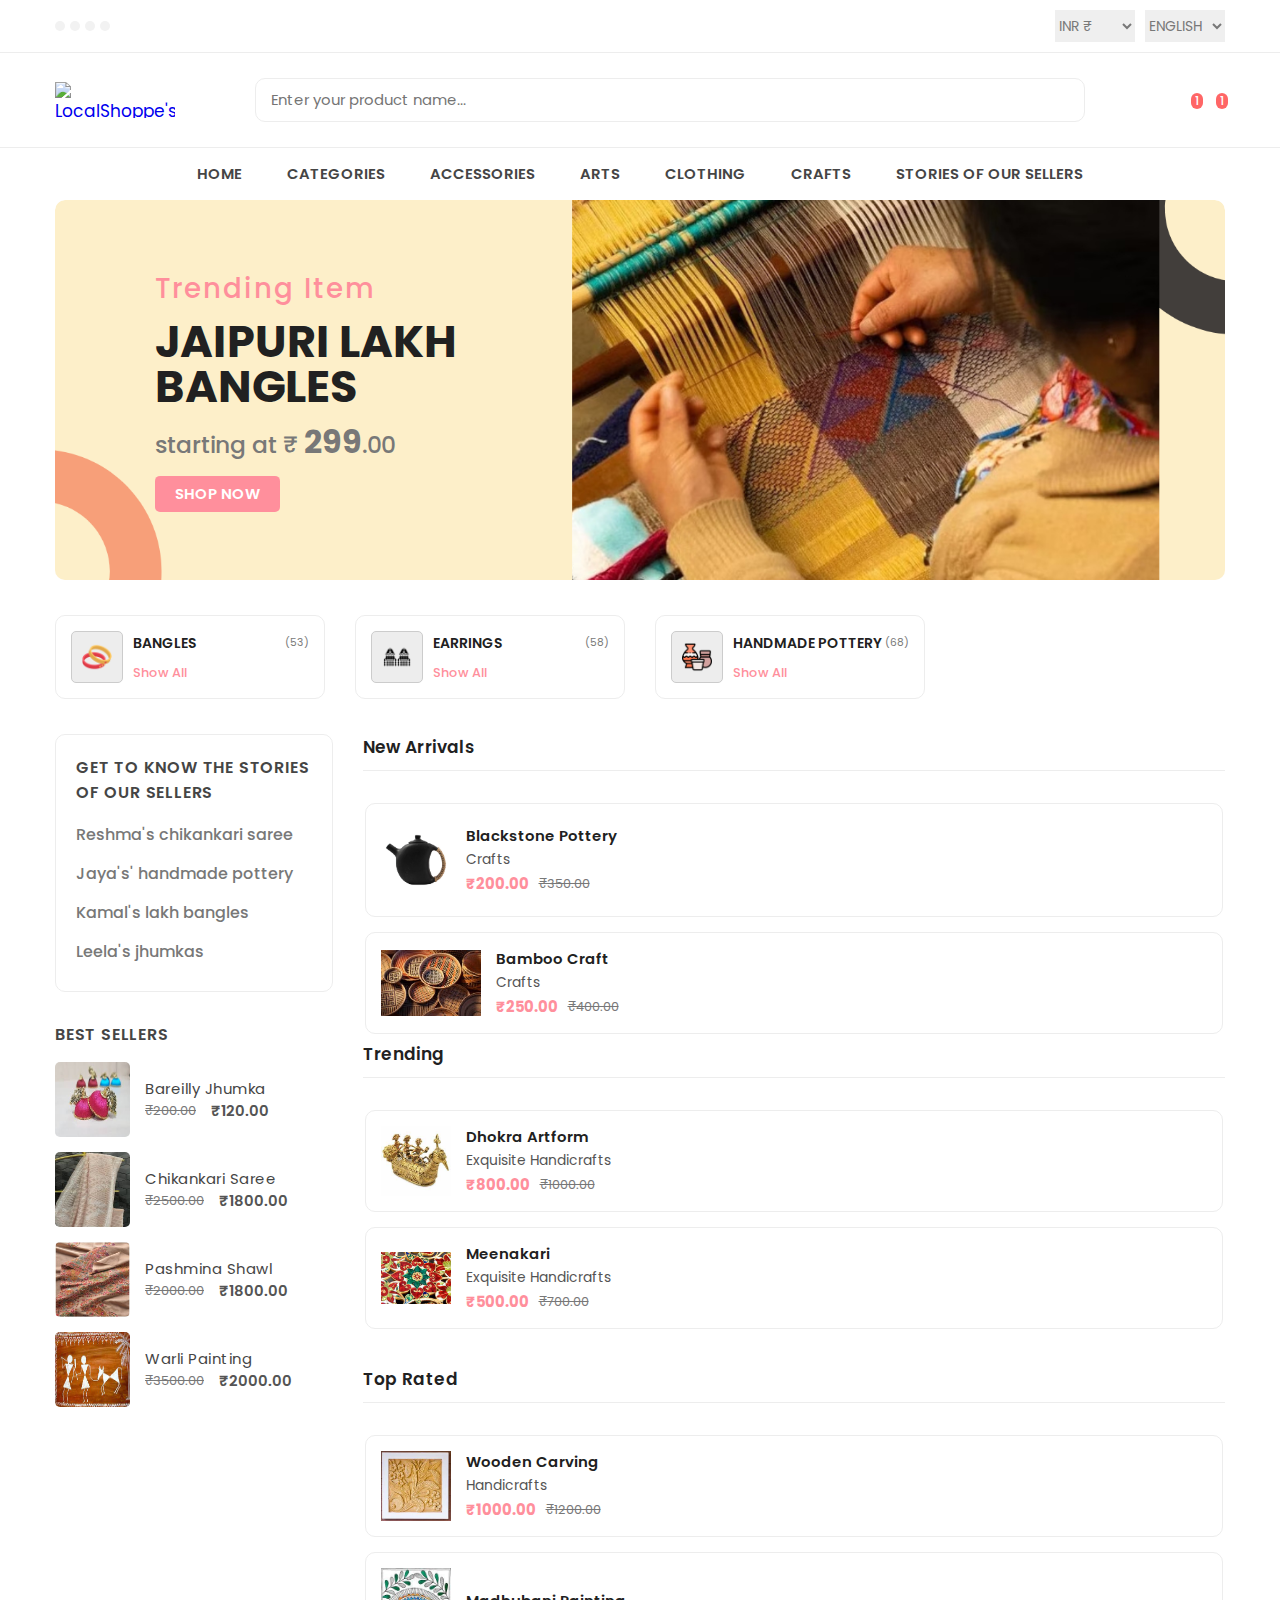
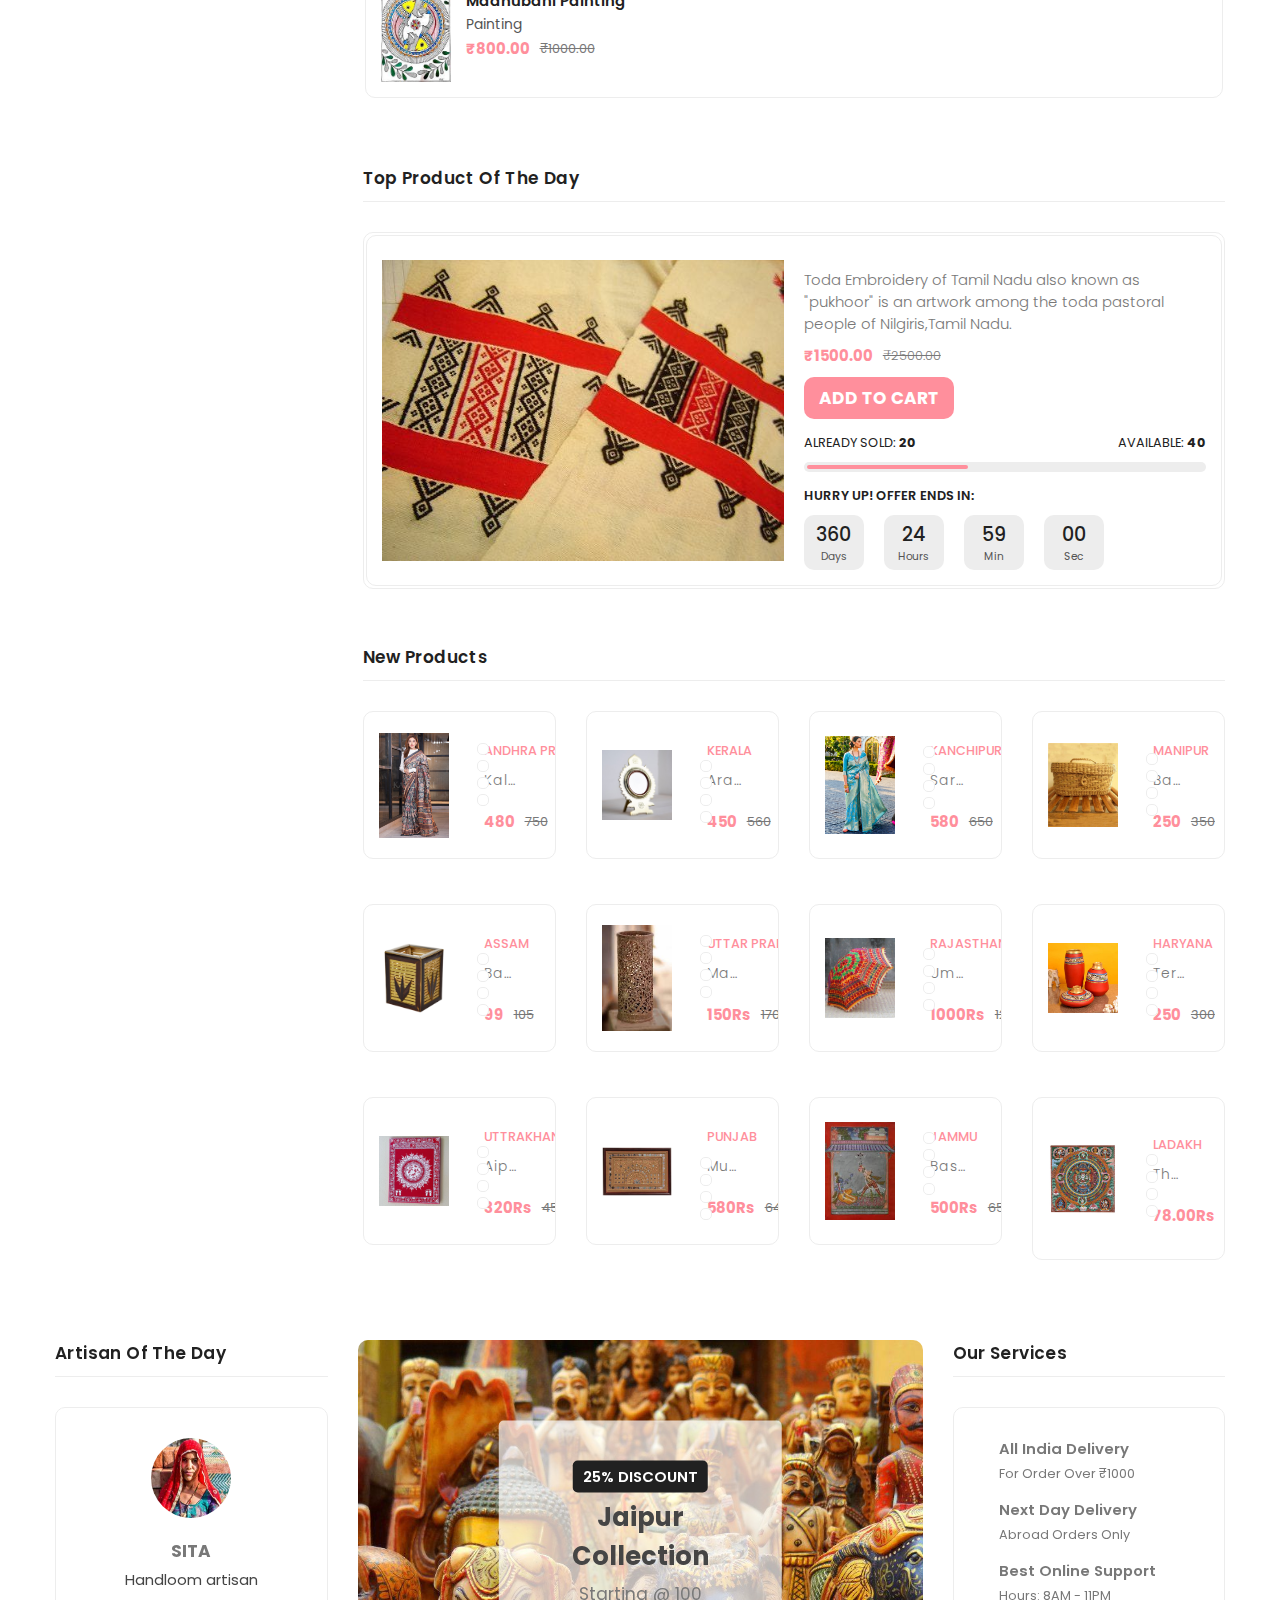
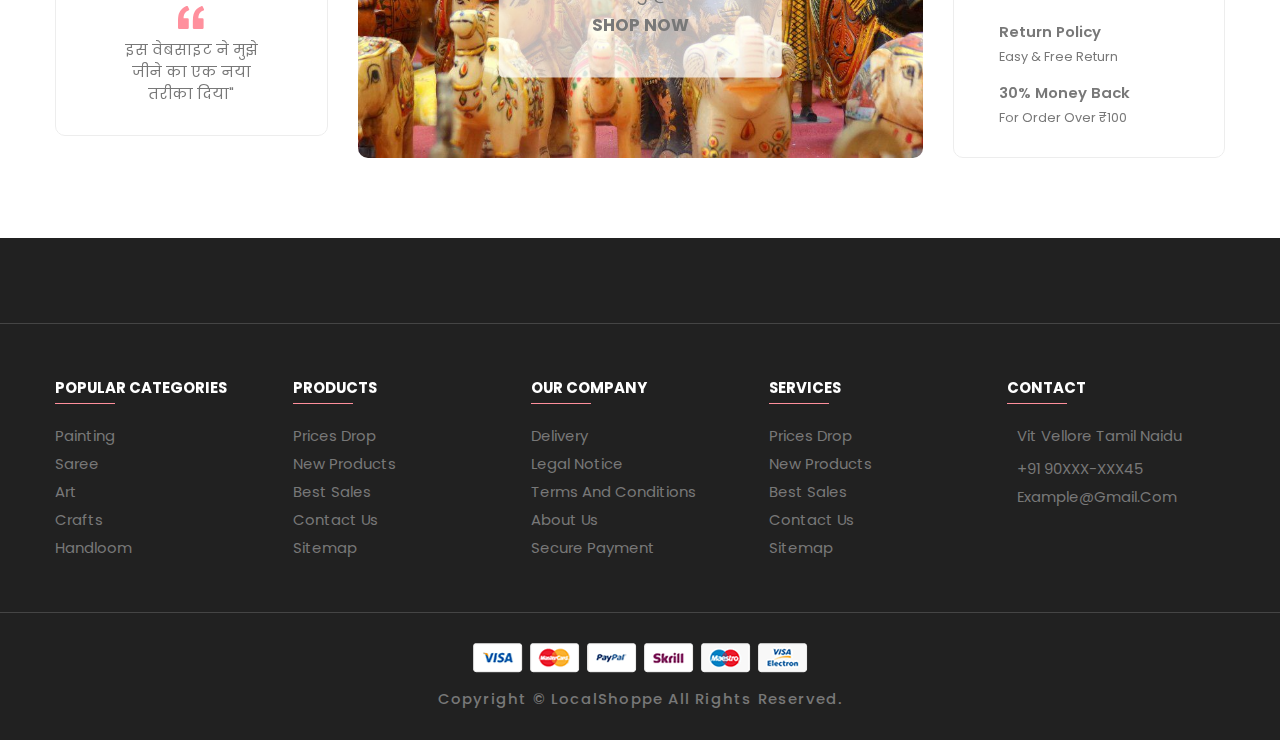
==== commit 159f178a: "update" ====
--- a/index.html
+++ b/index.html
@@ -1130,7 +1130,7 @@
                   <div class="showcase">
                   
                     <a href="#" class="showcase-img-box">
-                      <img src="C:\Users\Admin\OneDrive\Documents\GitHub\ecom-project\assets\images\blackstone.jpg" alt="black stone pottery" class="showcase-img" width="70">
+                      <img src="./assets/images/blackstone.jpg" alt="black stone pottery" class="showcase-img" width="70">
                     </a>
                   
                     <div class="showcase-content">
@@ -1153,7 +1153,7 @@
                   <div class="showcase">
                   
                     <a href="#" class="showcase-img-box">
-                      <img src="C:\Users\Admin\OneDrive\Documents\GitHub\ecom-project\assets\images\bamboo.jpg" alt="bamboo crafts" class="showcase-img"
+                      <img src="./assets/images/bamboo.jpg" alt="bamboo crafts" class="showcase-img"
                         width="100">
                     </a>
                   
@@ -1193,7 +1193,7 @@
                   <div class="showcase">
             
                     <a href="#" class="showcase-img-box">
-                      <img src="C:\Users\Admin\OneDrive\Documents\GitHub\ecom-project\assets\images\dhokra.jpg" alt="dhokra artform" class="showcase-img"
+                      <img src="./assets/images/dhokra.jpg" alt="dhokra artform" class="showcase-img"
                         width="70">
                     </a>
             
@@ -1217,7 +1217,7 @@
                   <div class="showcase">
             
                     <a href="#" class="showcase-img-box">
-                      <img src="C:\Users\Admin\OneDrive\Documents\GitHub\ecom-project\assets\images\meenakari.jpg" alt="Meenakari" class="showcase-img"
+                      <img src="./assets/images/meenakari.jpg" alt="Meenakari" class="showcase-img"
                         width="70">
                     </a>
             
@@ -1263,7 +1263,7 @@
                   <div class="showcase">
             
                     <a href="#" class="showcase-img-box">
-                      <img src="C:\Users\Admin\OneDrive\Documents\GitHub\ecom-project\assets\images\wooden_carving.jpg" alt="wooden carving" class="showcase-img"
+                      <img src="./assets/images/wooden_carving.jpg" alt="wooden carving" class="showcase-img"
                         width="70">
                     </a>
             
@@ -1287,7 +1287,7 @@
                   <div class="showcase">
             
                     <a href="#" class="showcase-img-box">
-                      <img src="C:\Users\Admin\OneDrive\Documents\GitHub\ecom-project\assets\images\madhubani.jpg" alt="madhubani painting" class="showcase-img"
+                      <img src="./assets/images/madhubani.jpg" alt="madhubani painting" class="showcase-img"
                         width="70">
                     </a>
             
@@ -1334,7 +1334,7 @@
                 <div class="showcase">
                   
                   <div class="showcase-banner">
-                    <img src="C:\Users\Admin\OneDrive\Documents\GitHub\ecom-project\assets\images\tod.jpg" alt="Toda embroidery" class="showcase-img">
+                    <img src="./assets/images/tod.jpg" alt="Toda embroidery" class="showcase-img">
                   </div>
 
                   <div class="showcase-content">
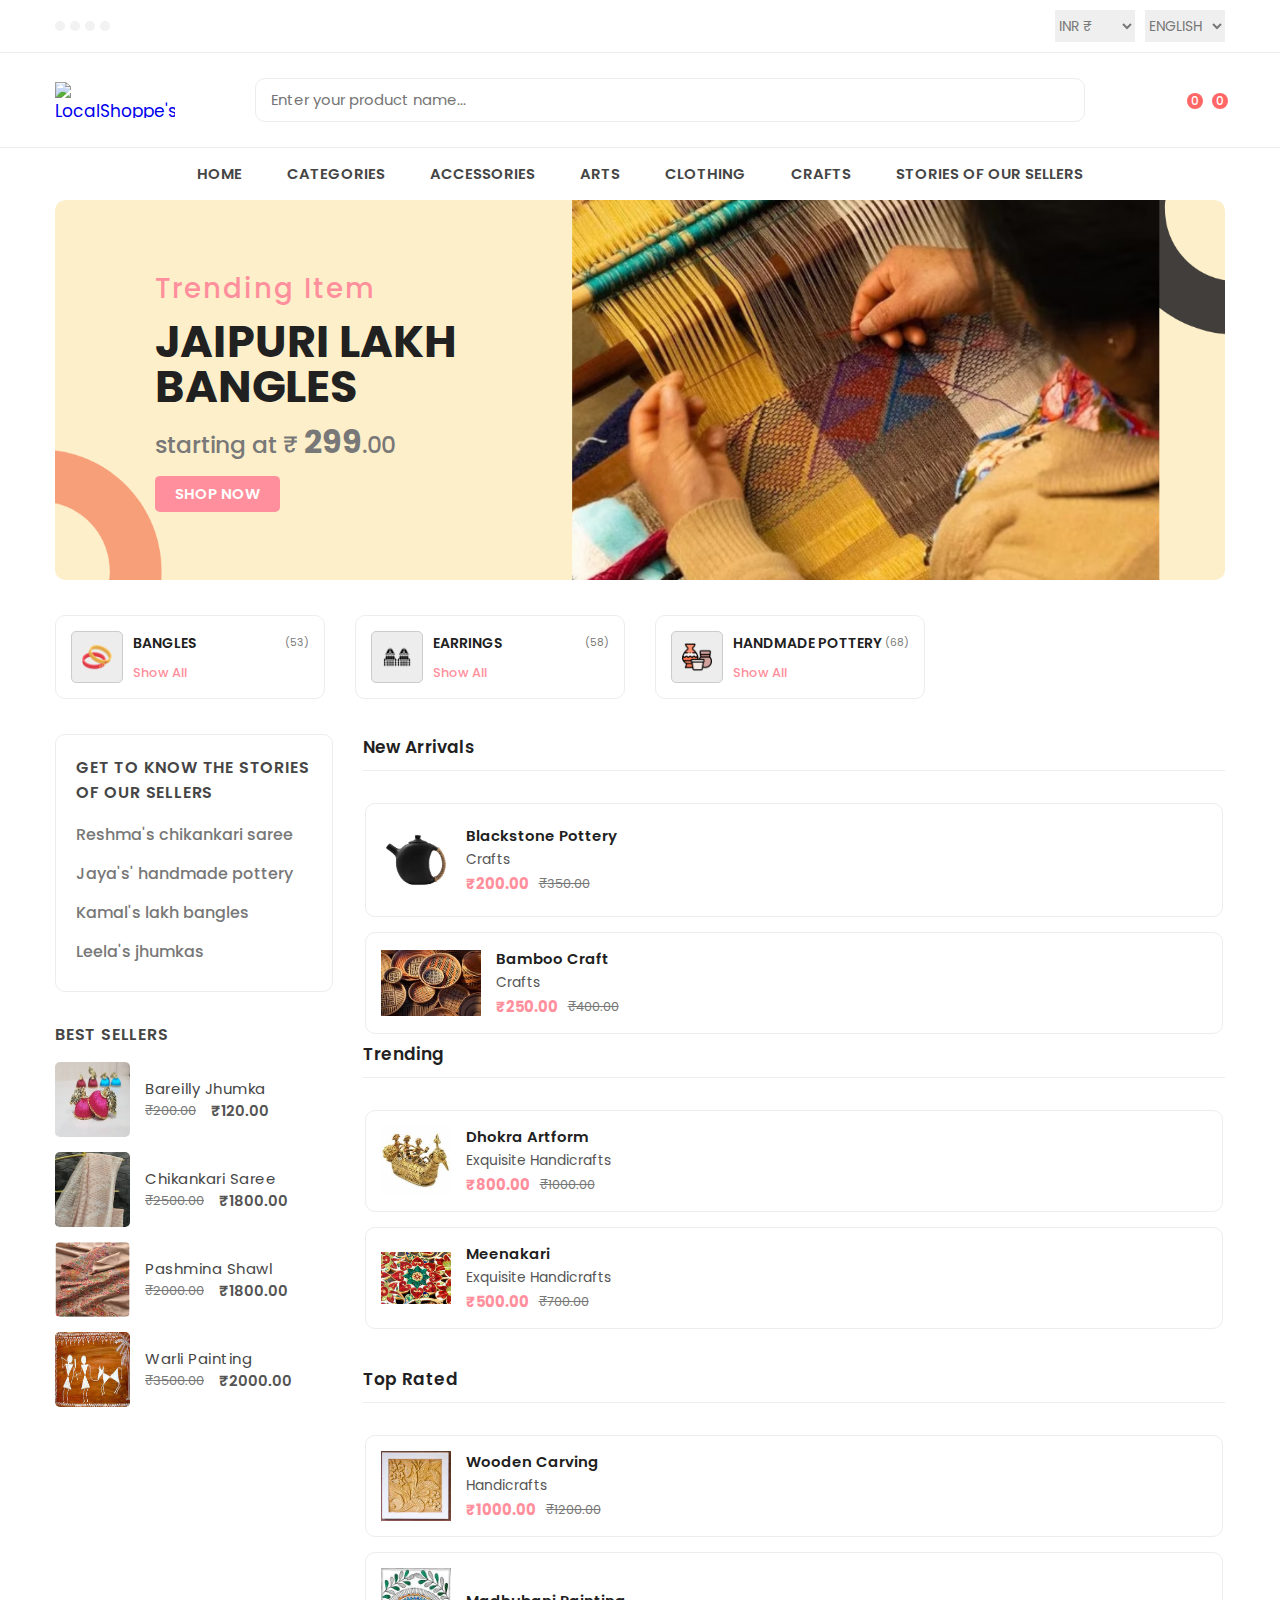
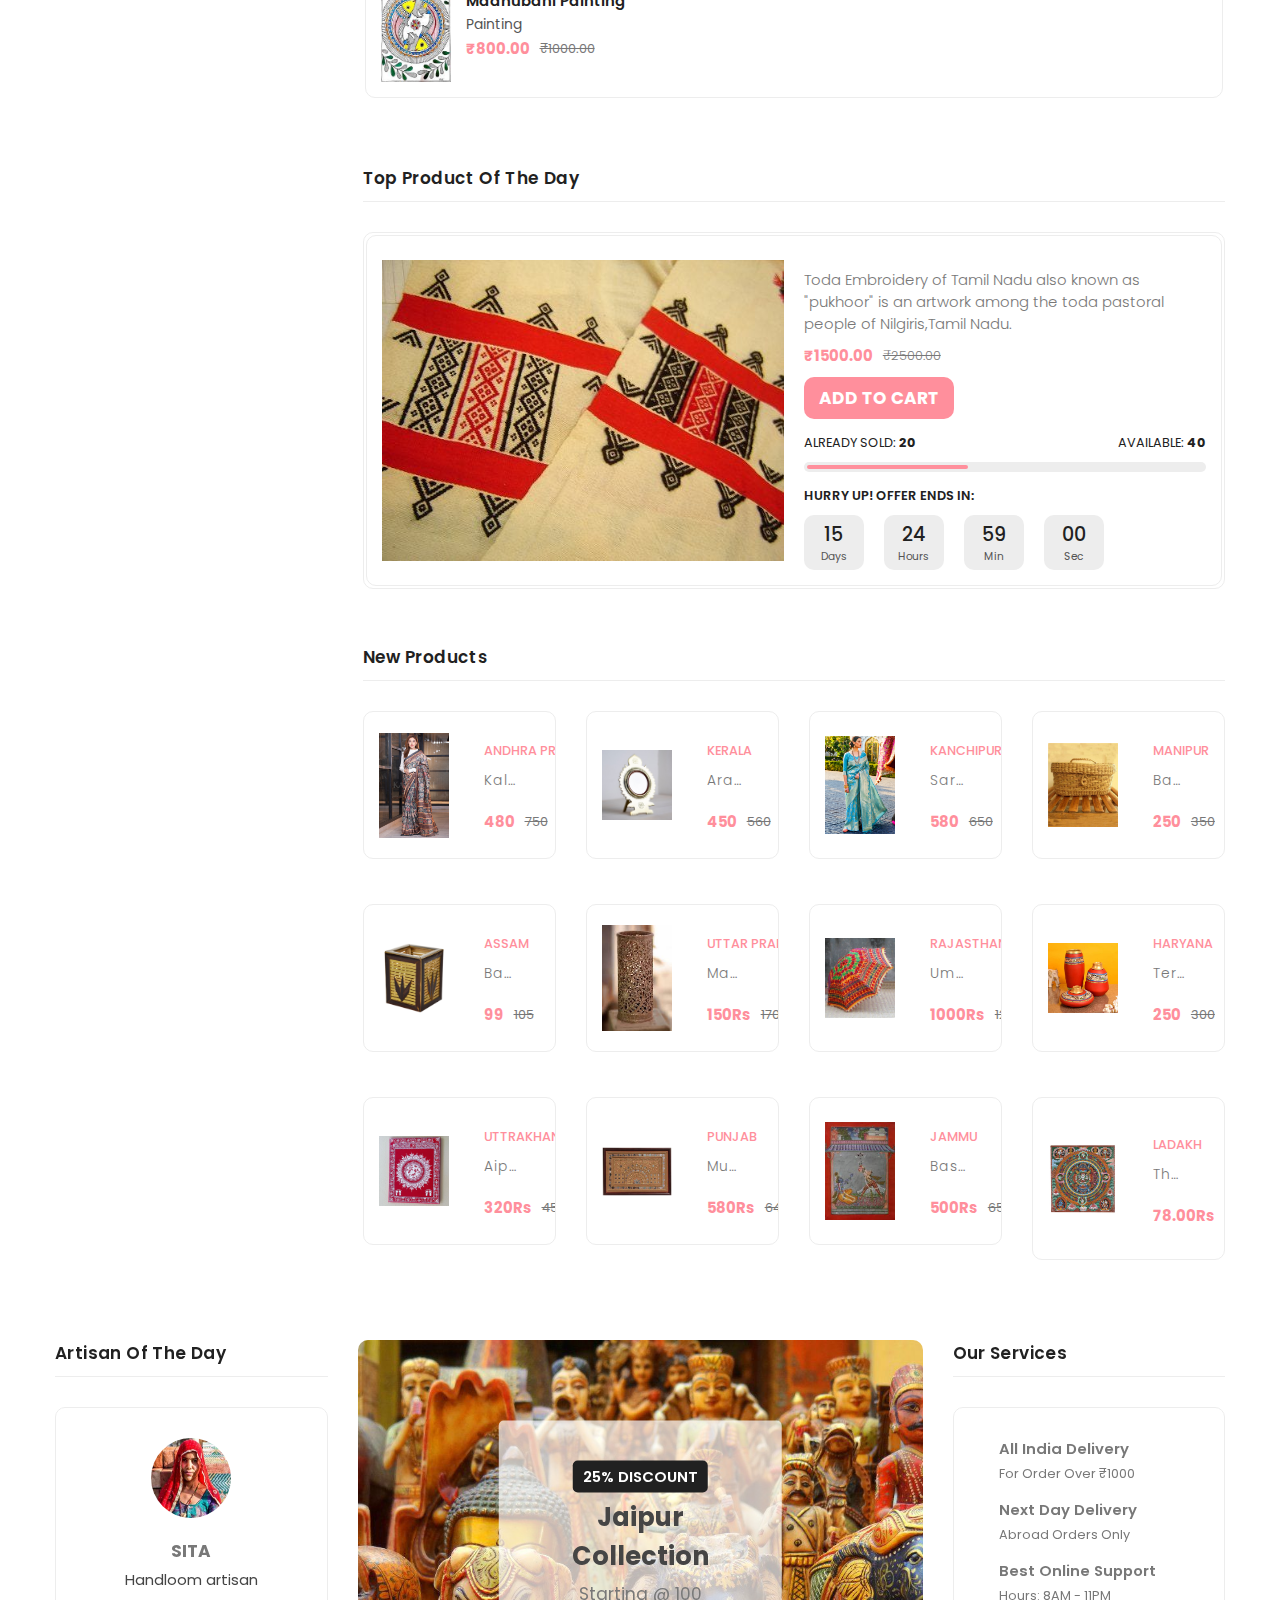
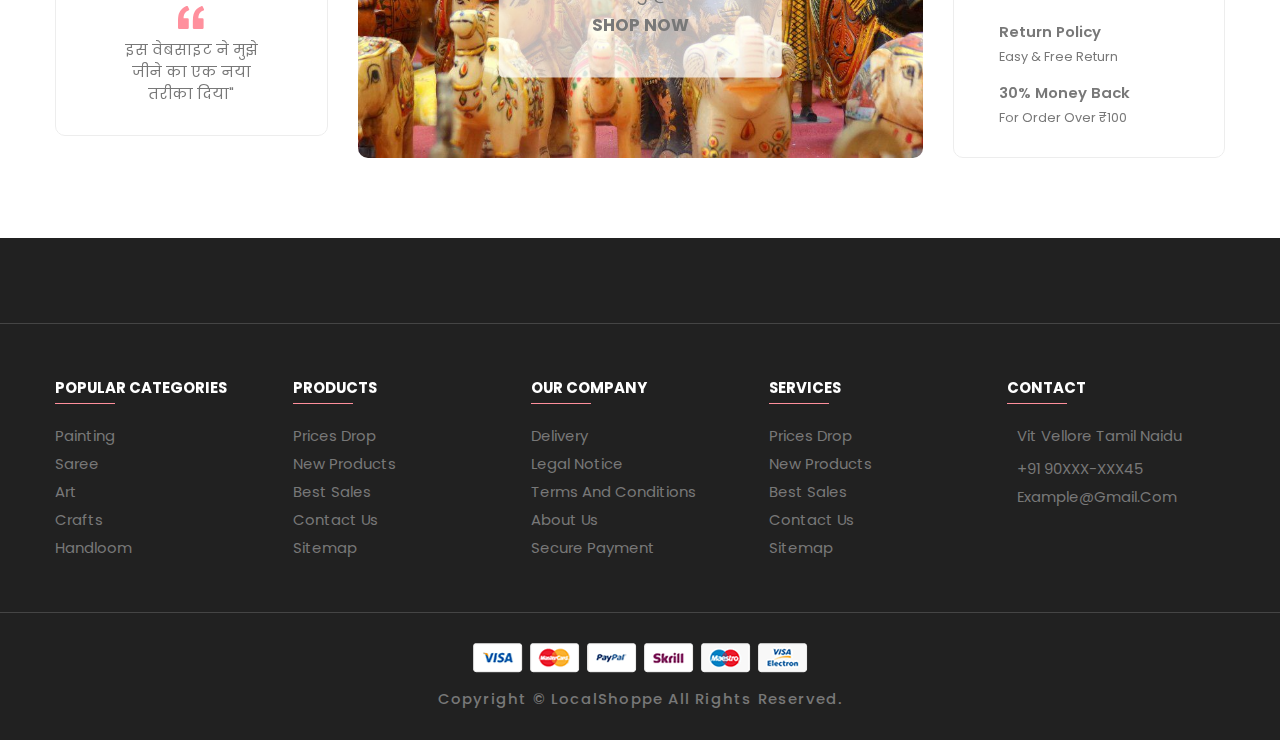
==== commit b387f998: "update" ====
--- a/index.html
+++ b/index.html
@@ -203,12 +203,12 @@
 
           <button class="action-btn">
             <ion-icon name="heart-outline"></ion-icon>
-            <span class="count">1</span>
+            <span class="count">0</span>
           </button>
 
           <button class="action-btn">
             <ion-icon name="bag-handle-outline"></ion-icon>
-            <span class="count">1</span>
+            <span class="count">0</span>
           </button>
 
         </div>
@@ -1388,7 +1388,7 @@
 
                         <div class="countdown-content">
 
-                          <p class="display-number">360</p>
+                          <p class="display-number">15</p>
 
                           <p class="display-text">Days</p>
 
@@ -1455,30 +1455,11 @@
 
                 <div class="showcase-banner">
 
-                  <img src="./assets/images/products/kalamkari.jpg" alt="Mens Winter Leathers Jackets" width="300" class="product-img default">
-                  <img src="./assets/images/products/kalamkari.jpg" alt="Mens Winter Leathers Jackets" width="300" class="product-img hover">
-
-                  
-
-                  <div class="showcase-actions">
-
-                    <button class="btn-action">
-                      <ion-icon name="heart-outline"></ion-icon>
-                    </button>
-
-                    <button class="btn-action">
-                      <ion-icon name="eye-outline"></ion-icon>
-                    </button>
-
-                    <button class="btn-action">
-                      <ion-icon name="repeat-outline"></ion-icon>
-                    </button>
-
-                    <button class="btn-action">
-                      <ion-icon name="bag-add-outline"></ion-icon>
-                    </button>
-
-                  </div>
+                  <img src="./assets/images/products/kalamkari.jpg" alt="Mens Winter Leathers Jackets" width="200" class="product-img default">
+                  <img src="./assets/images/products/kalamkari.jpg" alt="Mens Winter Leathers Jackets" width="200" class="product-img hover">
+
+                  
+                  
 
                 </div>
 
@@ -1517,23 +1498,7 @@
               
                   
               
-                  <div class="showcase-actions">
-                    <button class="btn-action">
-                      <ion-icon name="heart-outline"></ion-icon>
-                    </button>
-              
-                    <button class="btn-action">
-                      <ion-icon name="eye-outline"></ion-icon>
-                    </button>
-              
-                    <button class="btn-action">
-                      <ion-icon name="repeat-outline"></ion-icon>
-                    </button>
-              
-                    <button class="btn-action">
-                      <ion-icon name="bag-add-outline"></ion-icon>
-                    </button>
-                  </div>
+                 
                 </div>
               
                 <div class="showcase-content">
@@ -1568,23 +1533,7 @@
                   <img src="./assets/images/products/sareek.jpg" alt="MEN Yarn Fleece Full-Zip Jacket" class="product-img hover"
                     width="300">
               
-                  <div class="showcase-actions">
-                    <button class="btn-action">
-                      <ion-icon name="heart-outline"></ion-icon>
-                    </button>
-              
-                    <button class="btn-action">
-                      <ion-icon name="eye-outline"></ion-icon>
-                    </button>
-              
-                    <button class="btn-action">
-                      <ion-icon name="repeat-outline"></ion-icon>
-                    </button>
-              
-                    <button class="btn-action">
-                      <ion-icon name="bag-add-outline"></ion-icon>
-                    </button>
-                  </div>
+                 
                 </div>
               
                 <div class="showcase-content">
@@ -1621,23 +1570,7 @@
               
                  
               
-                  <div class="showcase-actions">
-                    <button class="btn-action">
-                      <ion-icon name="heart-outline"></ion-icon>
-                    </button>
-              
-                    <button class="btn-action">
-                      <ion-icon name="eye-outline"></ion-icon>
-                    </button>
-              
-                    <button class="btn-action">
-                      <ion-icon name="repeat-outline"></ion-icon>
-                    </button>
-              
-                    <button class="btn-action">
-                      <ion-icon name="bag-add-outline"></ion-icon>
-                    </button>
-                  </div>
+                 
                 </div>
               
                 <div class="showcase-content">
@@ -1672,23 +1605,7 @@
                   <img src="./assets/images/products/Assambamboo.jpg" alt="Casual Men's Brown shoes" class="product-img hover"
                     width="300">
               
-                  <div class="showcase-actions">
-                    <button class="btn-action">
-                      <ion-icon name="heart-outline"></ion-icon>
-                    </button>
-              
-                    <button class="btn-action">
-                      <ion-icon name="eye-outline"></ion-icon>
-                    </button>
-              
-                    <button class="btn-action">
-                      <ion-icon name="repeat-outline"></ion-icon>
-                    </button>
-              
-                    <button class="btn-action">
-                      <ion-icon name="bag-add-outline"></ion-icon>
-                    </button>
-                  </div>
+                  
                 </div>
               
                 <div class="showcase-content">
@@ -1725,23 +1642,7 @@
               
                   
               
-                  <div class="showcase-actions">
-                    <button class="btn-action">
-                      <ion-icon name="heart-outline"></ion-icon>
-                    </button>
-              
-                    <button class="btn-action">
-                      <ion-icon name="eye-outline"></ion-icon>
-                    </button>
-              
-                    <button class="btn-action">
-                      <ion-icon name="repeat-outline"></ion-icon>
-                    </button>
-              
-                    <button class="btn-action">
-                      <ion-icon name="bag-add-outline"></ion-icon>
-                    </button>
-                  </div>
+                 
                 </div>
               
                 <div class="showcase-content">
@@ -1775,23 +1676,7 @@
                     width="300">
                   <img src="./assets/images/products/umberlle1.jpeg" alt="Smart watche Vital Plus" class="product-img hover" width="300">
               
-                  <div class="showcase-actions">
-                    <button class="btn-action">
-                      <ion-icon name="heart-outline"></ion-icon>
-                    </button>
-              
-                    <button class="btn-action">
-                      <ion-icon name="eye-outline"></ion-icon>
-                    </button>
-              
-                    <button class="btn-action">
-                      <ion-icon name="repeat-outline"></ion-icon>
-                    </button>
-              
-                    <button class="btn-action">
-                      <ion-icon name="bag-add-outline"></ion-icon>
-                    </button>
-                  </div>
+                  
                 </div>
               
                 <div class="showcase-content">
@@ -1828,23 +1713,7 @@
               
                  
               
-                  <div class="showcase-actions">
-                    <button class="btn-action">
-                      <ion-icon name="heart-outline"></ion-icon>
-                    </button>
-              
-                    <button class="btn-action">
-                      <ion-icon name="eye-outline"></ion-icon>
-                    </button>
-              
-                    <button class="btn-action">
-                      <ion-icon name="repeat-outline"></ion-icon>
-                    </button>
-              
-                    <button class="btn-action">
-                      <ion-icon name="bag-add-outline"></ion-icon>
-                    </button>
-                  </div>
+                  
                 </div>
               
                 <div class="showcase-content">
@@ -1879,23 +1748,7 @@
                   <img src="./assets/images/products/aipan1.jpg" alt="Mens Winter Leathers Jackets" class="product-img hover"
                     width="300">
               
-                  <div class="showcase-actions">
-                    <button class="btn-action">
-                      <ion-icon name="heart-outline"></ion-icon>
-                    </button>
-              
-                    <button class="btn-action">
-                      <ion-icon name="eye-outline"></ion-icon>
-                    </button>
-              
-                    <button class="btn-action">
-                      <ion-icon name="repeat-outline"></ion-icon>
-                    </button>
-              
-                    <button class="btn-action">
-                      <ion-icon name="bag-add-outline"></ion-icon>
-                    </button>
-                  </div>
+                  
                 </div>
               
                 <div class="showcase-content">
@@ -1932,23 +1785,7 @@
               
                  
               
-                  <div class="showcase-actions">
-                    <button class="btn-action">
-                      <ion-icon name="heart-outline"></ion-icon>
-                    </button>
-              
-                    <button class="btn-action">
-                      <ion-icon name="eye-outline"></ion-icon>
-                    </button>
-              
-                    <button class="btn-action">
-                      <ion-icon name="repeat-outline"></ion-icon>
-                    </button>
-              
-                    <button class="btn-action">
-                      <ion-icon name="bag-add-outline"></ion-icon>
-                    </button>
-                  </div>
+                 
                 </div>
               
                 <div class="showcase-content">
@@ -1983,23 +1820,7 @@
                   <img src="./assets/images/products/Basholi.jpeg" alt="Men's Leather Formal Wear shoes" class="product-img hover"
                     width="300">
               
-                  <div class="showcase-actions">
-                    <button class="btn-action">
-                      <ion-icon name="heart-outline"></ion-icon>
-                    </button>
-              
-                    <button class="btn-action">
-                      <ion-icon name="eye-outline"></ion-icon>
-                    </button>
-              
-                    <button class="btn-action">
-                      <ion-icon name="repeat-outline"></ion-icon>
-                    </button>
-              
-                    <button class="btn-action">
-                      <ion-icon name="bag-add-outline"></ion-icon>
-                    </button>
-                  </div>
+                  
                 </div>
               
                 <div class="showcase-content">
@@ -2036,23 +1857,7 @@
               
                   
               
-                  <div class="showcase-actions">
-                    <button class="btn-action">
-                      <ion-icon name="heart-outline"></ion-icon>
-                    </button>
-              
-                    <button class="btn-action">
-                      <ion-icon name="eye-outline"></ion-icon>
-                    </button>
-              
-                    <button class="btn-action">
-                      <ion-icon name="repeat-outline"></ion-icon>
-                    </button>
-              
-                    <button class="btn-action">
-                      <ion-icon name="bag-add-outline"></ion-icon>
-                    </button>
-                  </div>
+                 
                 </div>
               
                 <div class="showcase-content">
